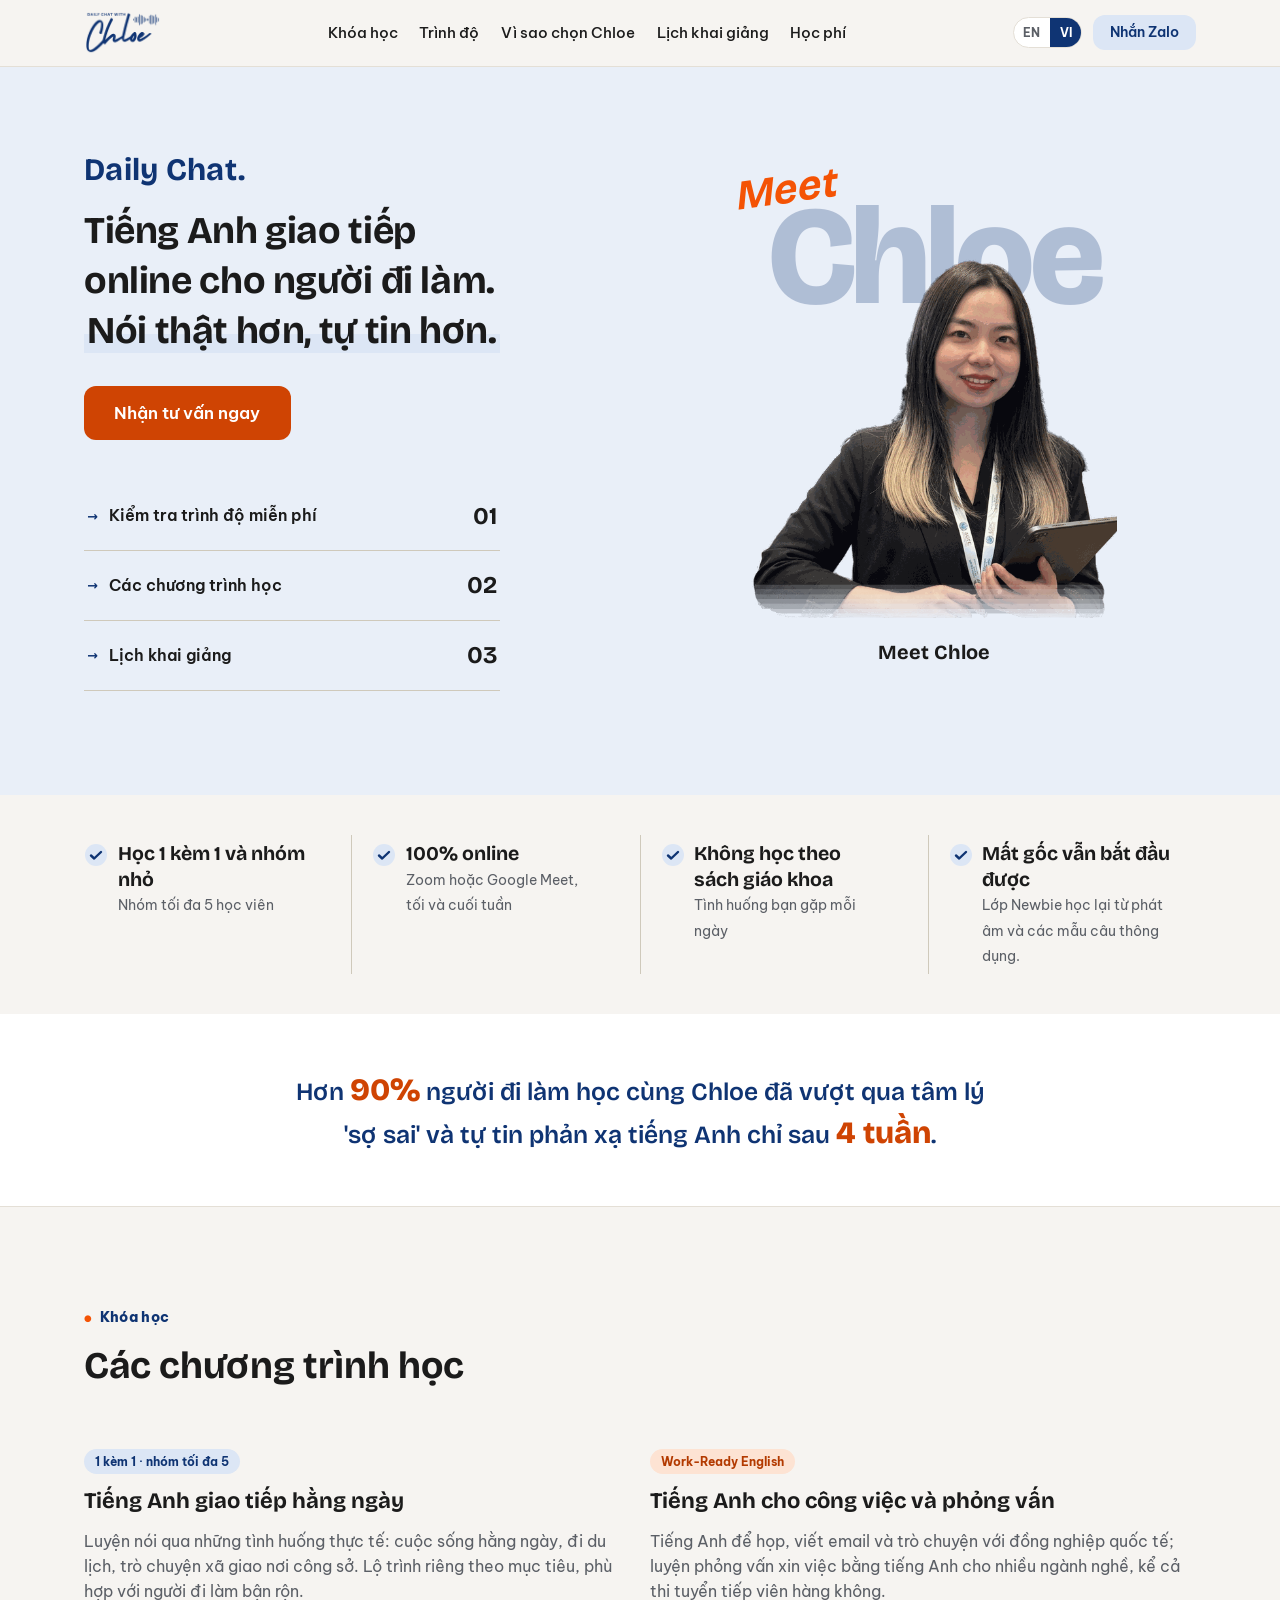
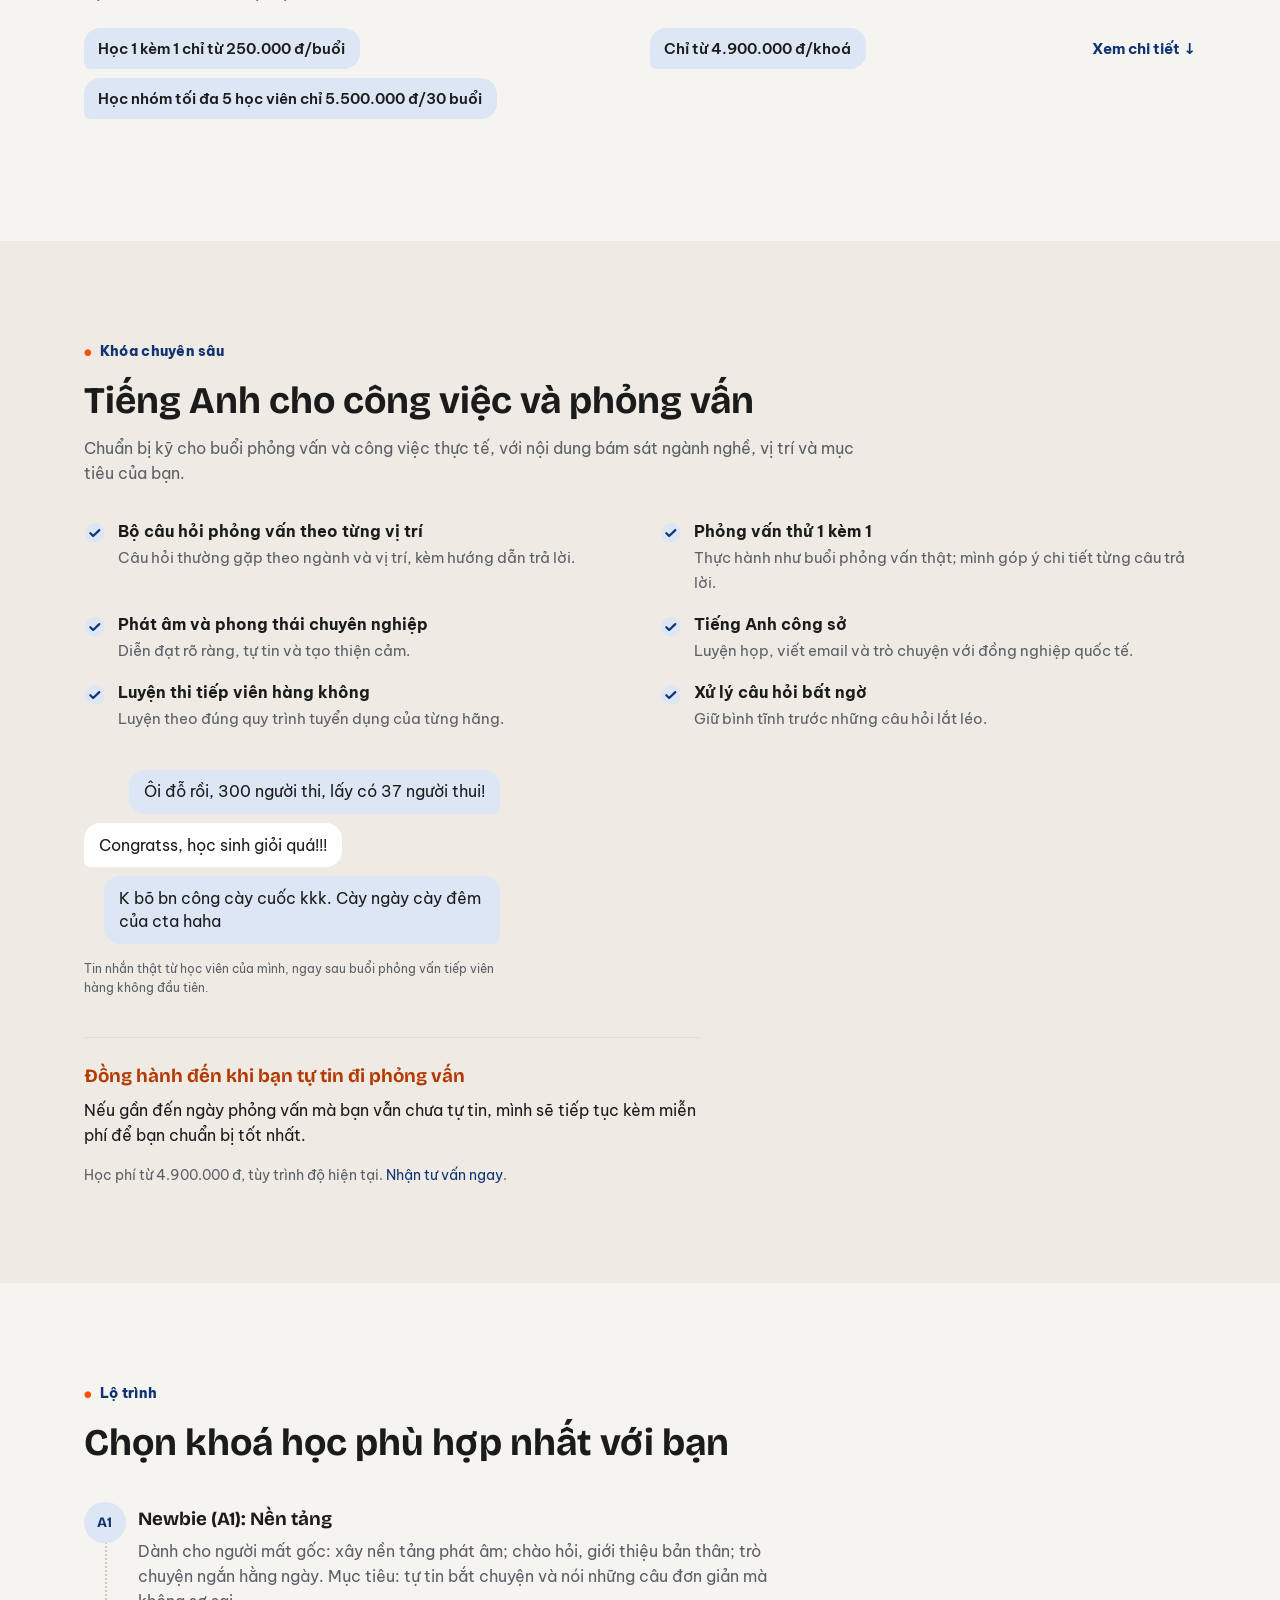
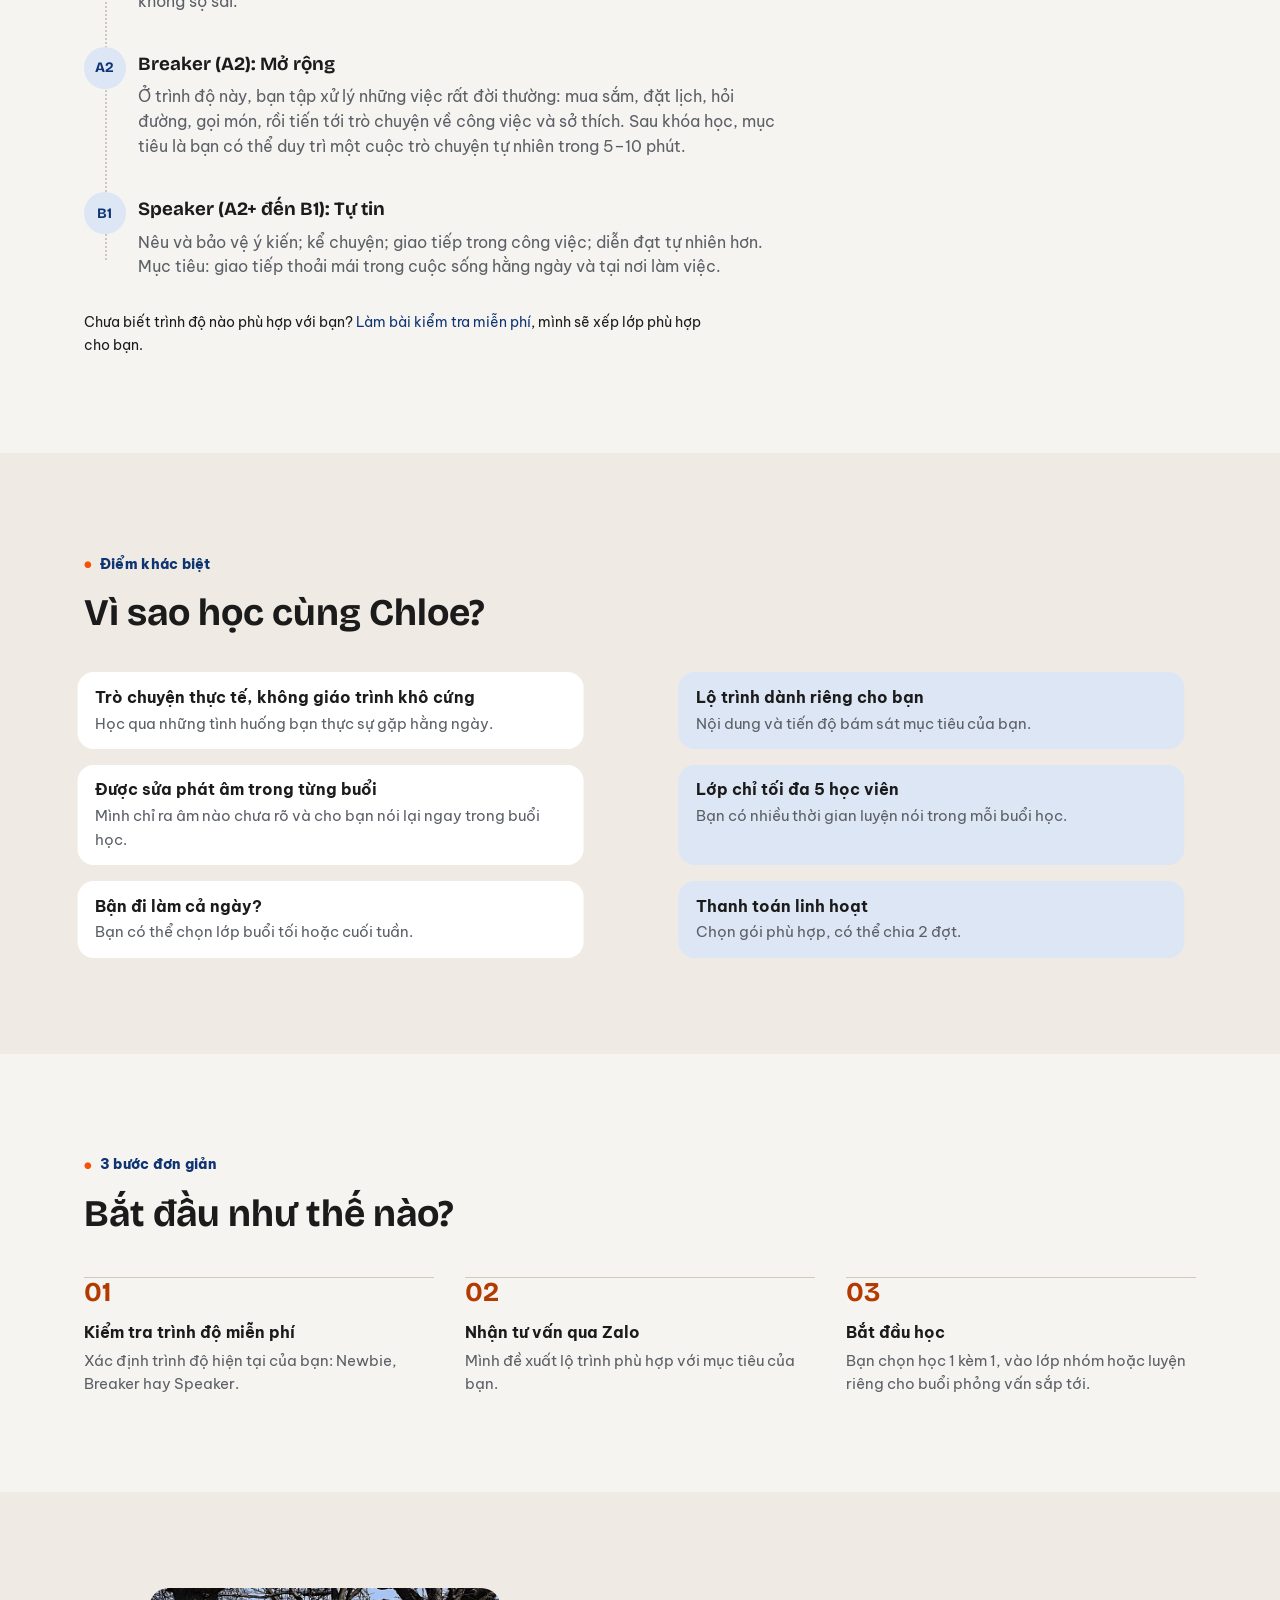
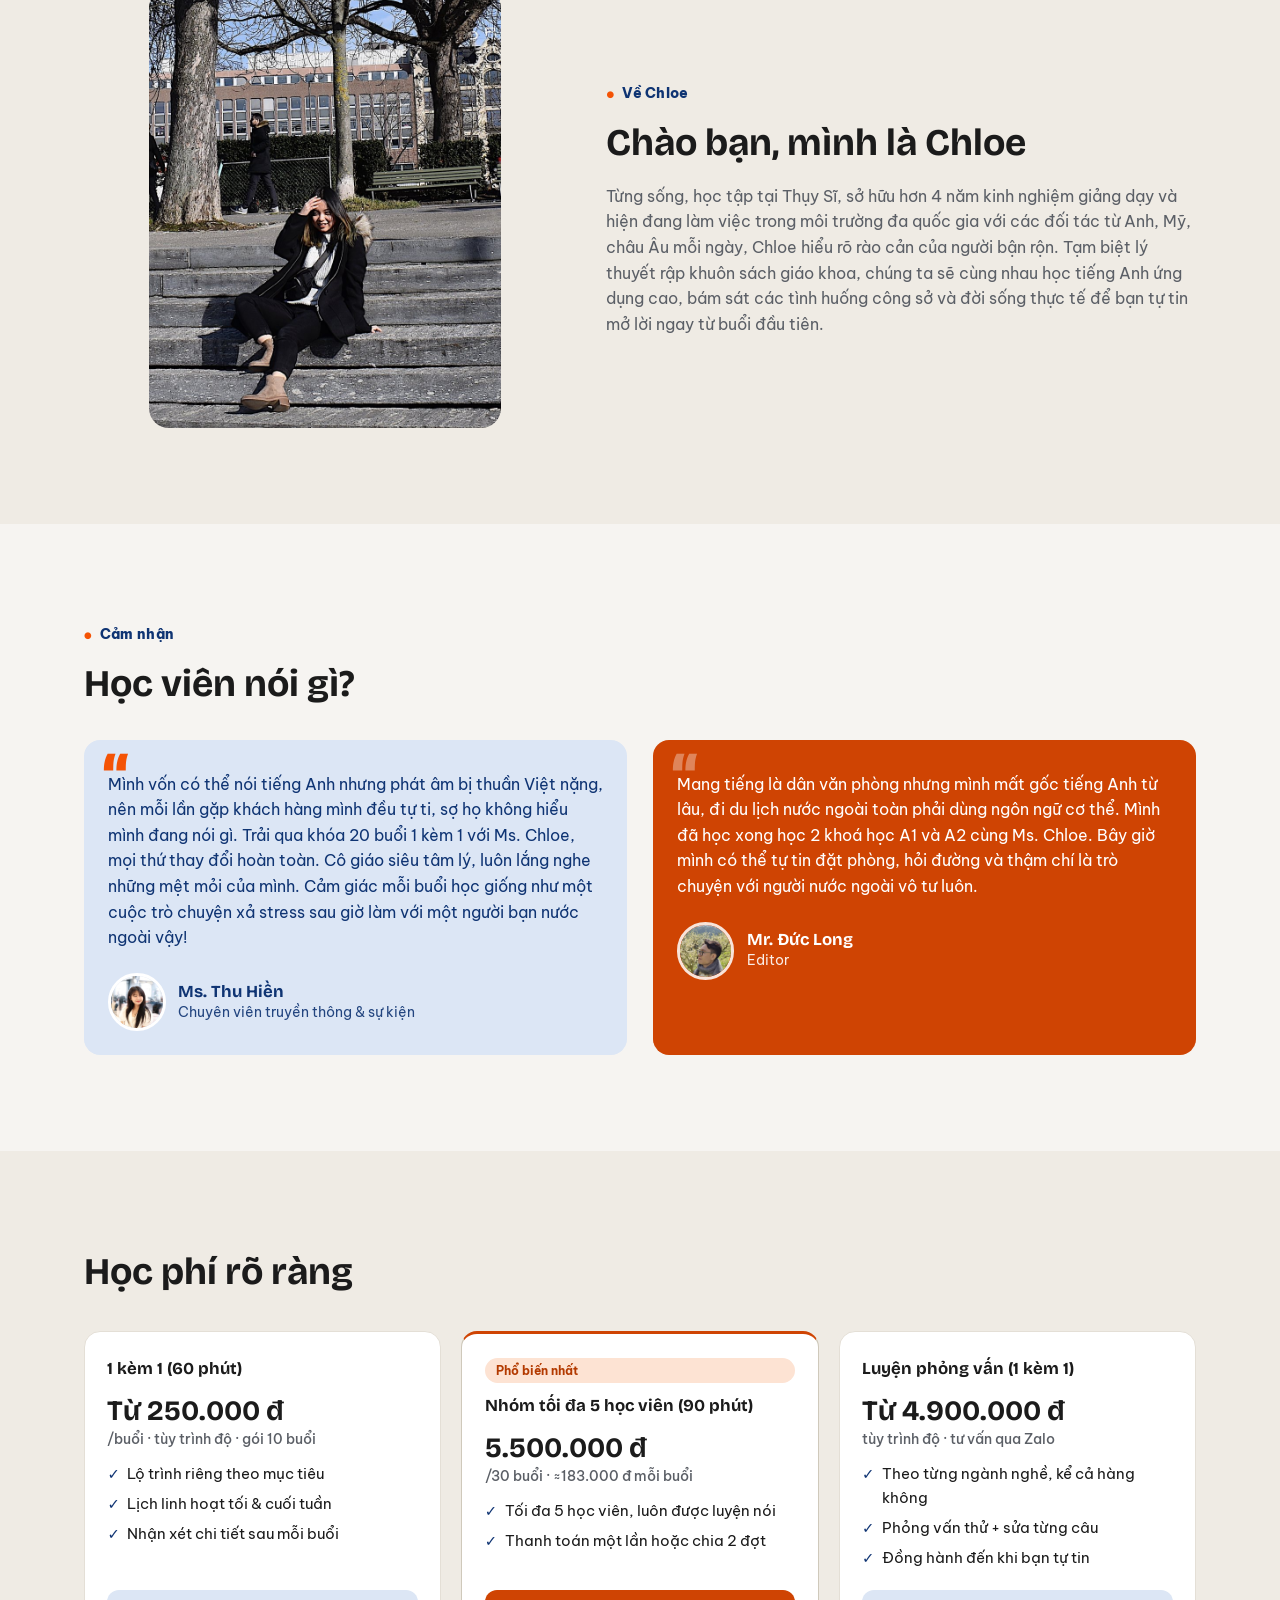
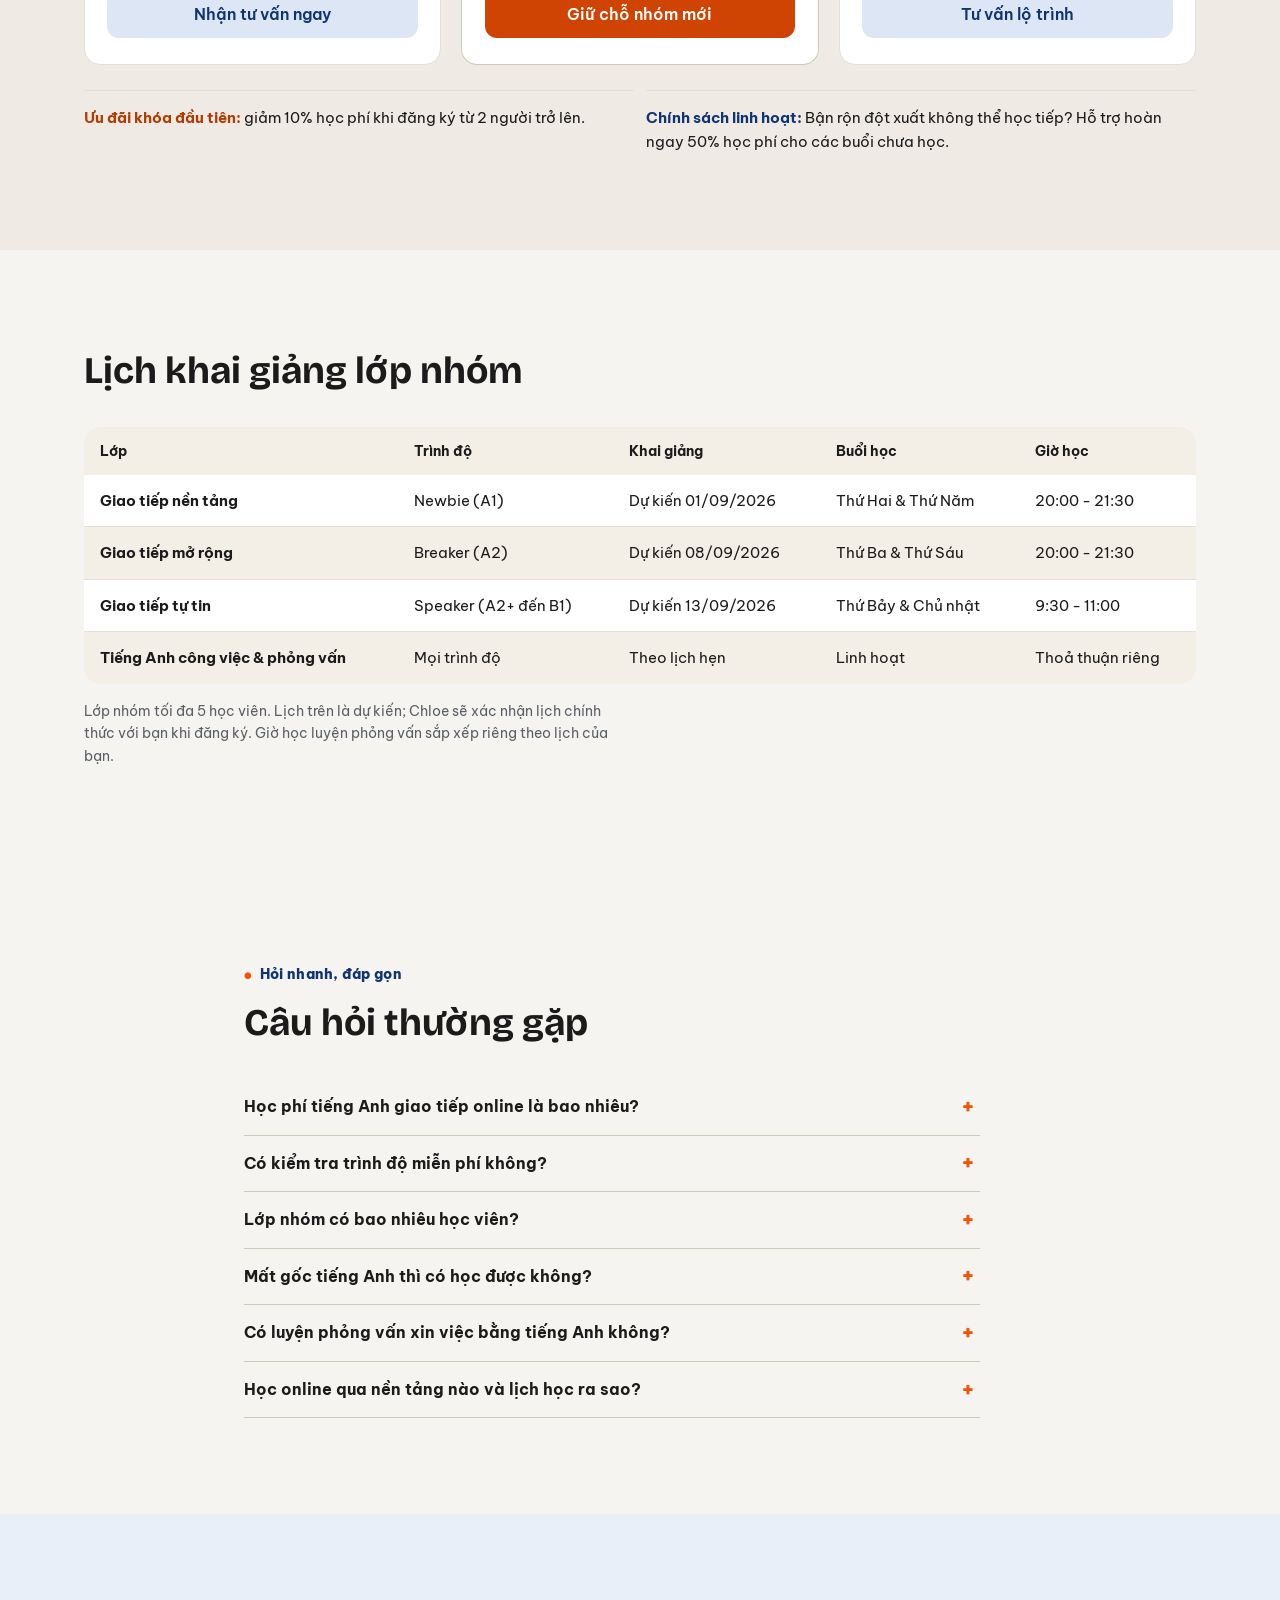
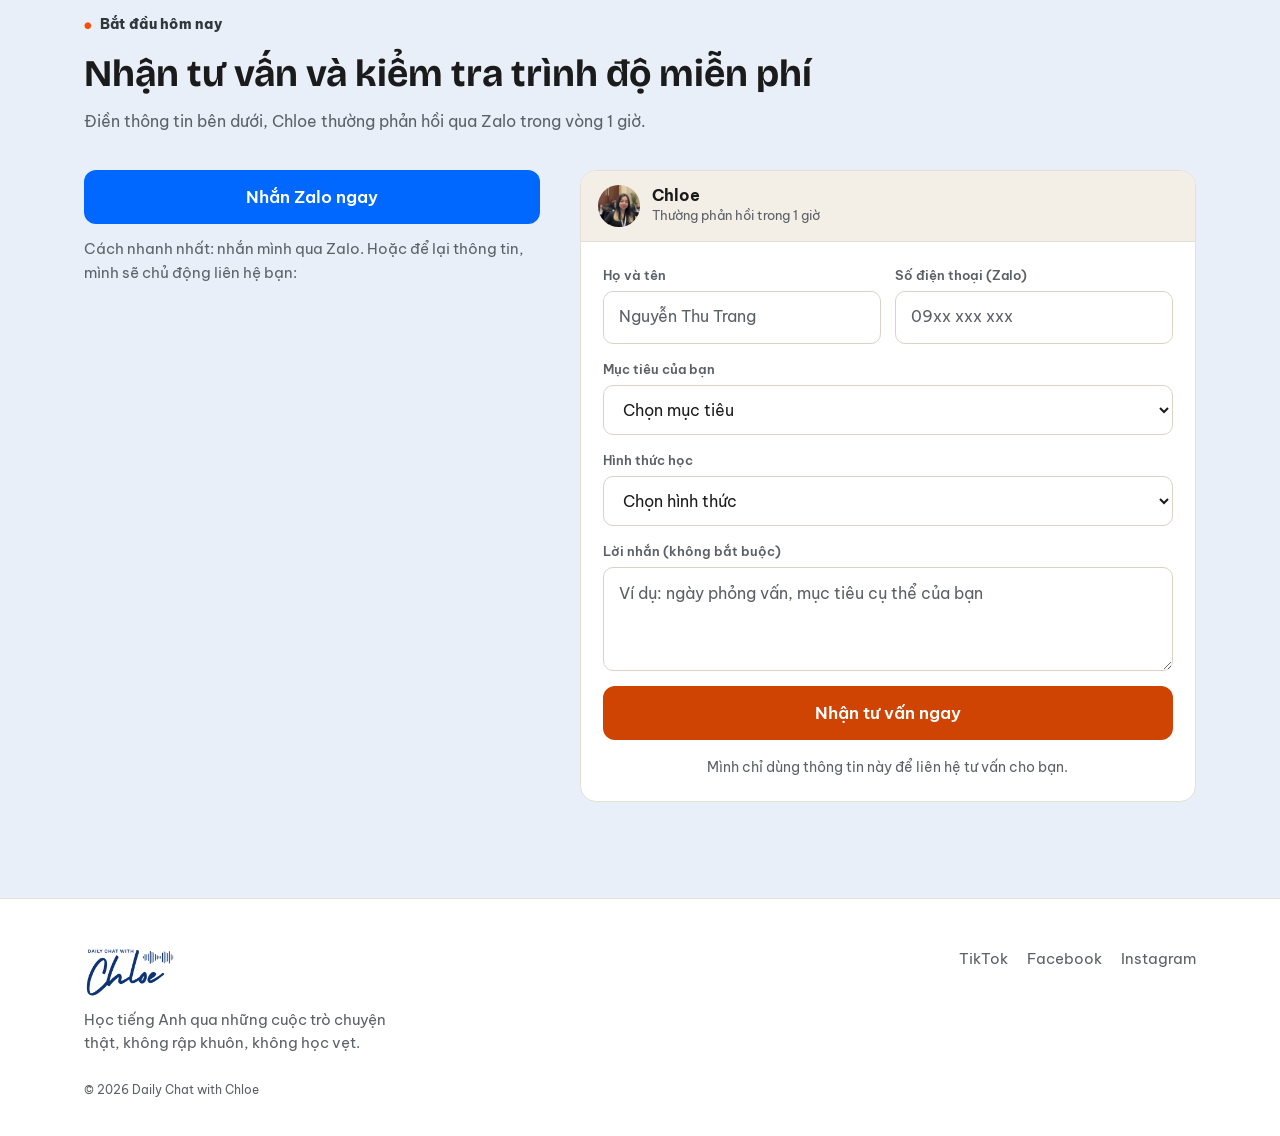
==== site/index.html @ b8504e9f "Drop draft marker from now-real Zalo/FB links" ====
<!DOCTYPE html>
<!--
DIRECTION CONTRACT (rev 9, owner-locked 2026-08-17): Preply-style minimal layout, owner's logo + mood-board palette.
OWN-WORLD: warm white #F6F4F1 ground (logo background), sea navy #0F3473 (logo) for display/headings/links, orange #F45305 (mood board) for the ONE accent: primary CTAs + a hero highlight, ink #1B1B1B text. Soft radii, hairlines, no shadows, no dark backgrounds.
FIRST VIEWPORT: light header with her script logo; "Meet Chloe" photo card (her photo, big display name behind); short keyword h1; single orange CTA "Nhận tư vấn ngay"; progress claim line replaces the old demo-chat section.
NO free trial anywhere (level test only). Levels are Newbie / Breaker / Speaker.
-->
<html lang="vi">
<head>
  <meta charset="UTF-8" />
  <meta name="viewport" content="width=device-width, initial-scale=1.0" />
  <title>Tiếng Anh giao tiếp online cho người đi làm | Daily Chat with Chloe</title>
  <meta name="description" content="Tiếng Anh giao tiếp online cho người đi làm: 1 kèm 1 từ 250.000 đ/buổi, nhóm tối đa 5 học viên, luyện phỏng vấn xin việc. Kiểm tra trình độ miễn phí cùng Chloe." />
  <!-- STAGING: prevent search indexing of the draft. Remove this line at launch. -->
  <meta name="robots" content="noindex, nofollow" />
  <!-- Update host at launch/custom domain. -->
  <link rel="alternate" hreflang="vi" href="https://english-with-chloe.serenetravel-vietnam.workers.dev/" />
  <link rel="alternate" hreflang="en" href="https://english-with-chloe.serenetravel-vietnam.workers.dev/index.en" />
  <link rel="alternate" hreflang="x-default" href="https://english-with-chloe.serenetravel-vietnam.workers.dev/" />
  <link rel="canonical" href="https://english-with-chloe.serenetravel-vietnam.workers.dev/" />
  <meta property="og:title" content="Daily Chat with Chloe | Tiếng Anh giao tiếp online cho người đi làm" />
  <meta property="og:description" content="Lớp 1 kèm 1, lớp nhóm tối đa 5 học viên và luyện phỏng vấn xin việc bằng tiếng Anh cùng Chloe. Kiểm tra trình độ miễn phí." />
  <meta property="og:type" content="website" /><meta property="og:locale" content="vi_VN" />
  <meta property="og:url" content="https://english-with-chloe.serenetravel-vietnam.workers.dev/" />
  <meta name="twitter:card" content="summary_large_image" />
  <meta property="og:image" content="https://english-with-chloe.serenetravel-vietnam.workers.dev/assets/og-image.png" />
  <meta property="og:image:width" content="1200" /><meta property="og:image:height" content="630" />
  <meta name="twitter:image" content="https://english-with-chloe.serenetravel-vietnam.workers.dev/assets/og-image.png" />
  <!-- At launch: swap og-image for the photo version + update host -->
  <script type="application/ld+json">
  {"@context":"https://schema.org","@graph":[
    {"@type":"EducationalOrganization","@id":"https://english-with-chloe.serenetravel-vietnam.workers.dev/#organization","name":"Daily Chat with Chloe","url":"https://english-with-chloe.serenetravel-vietnam.workers.dev/"},
    {"@type":"Course","name":"Tiếng Anh giao tiếp hằng ngày","provider":{"@id":"https://english-with-chloe.serenetravel-vietnam.workers.dev/#organization"}},
    {"@type":"Course","name":"Tiếng Anh cho công việc và phỏng vấn","provider":{"@id":"https://english-with-chloe.serenetravel-vietnam.workers.dev/#organization"}},
    {"@type":"FAQPage","mainEntity":[
      {"@type":"Question","name":"Học phí tiếng Anh giao tiếp online là bao nhiêu?","acceptedAnswer":{"@type":"Answer","text":"Lớp 1 kèm 1 từ 250.000 đ/buổi (gói 10 buổi). Lớp nhóm tối đa 5 học viên: 5.500.000 đ/30 buổi. Khóa luyện phỏng vấn từ 4.900.000 đ, tùy trình độ hiện tại."}},
      {"@type":"Question","name":"Có kiểm tra trình độ miễn phí không?","acceptedAnswer":{"@type":"Answer","text":"Có. Bạn được kiểm tra trình độ miễn phí trước khi bắt đầu, để mình xếp bạn vào lớp Newbie, Breaker hoặc Speaker phù hợp."}},
      {"@type":"Question","name":"Lớp nhóm có bao nhiêu học viên?","acceptedAnswer":{"@type":"Answer","text":"Tối đa 5 học viên, để mỗi bạn đều có nhiều thời gian luyện nói trong buổi học."}},
      {"@type":"Question","name":"Mất gốc tiếng Anh thì có học được không?","acceptedAnswer":{"@type":"Answer","text":"Được. Lớp Newbie (A1) dành riêng cho người mất gốc: học lại từ phát âm và những mẫu câu giao tiếp thông dụng nhất."}},
      {"@type":"Question","name":"Có luyện phỏng vấn xin việc bằng tiếng Anh không?","acceptedAnswer":{"@type":"Answer","text":"Có. Khóa học 1 kèm 1, điều chỉnh theo từng ngành nghề, kể cả phỏng vấn tiếp viên hàng không (Vietnam Airlines, Vietjet, Sun PhuQuoc Airways, Emirates, Qatar Airways, Cathay Pacific…)."}},
      {"@type":"Question","name":"Học online qua nền tảng nào và lịch học ra sao?","acceptedAnswer":{"@type":"Answer","text":"Lớp học qua Zoom hoặc Google Meet, vào các buổi tối trong tuần và cuối tuần; lịch sắp xếp linh hoạt."}}
    ]}
  ]}
  </script>
  <link rel="preconnect" href="https://fonts.googleapis.com"><link rel="preconnect" href="https://fonts.gstatic.com" crossorigin>
  <link href="https://fonts.googleapis.com/css2?family=Bricolage+Grotesque:wght@600;700;800&family=Be+Vietnam+Pro:wght@400;500;600;700&display=swap" rel="stylesheet">
  <link rel="icon" type="image/svg+xml" href="assets/favicon.svg">
  <meta name="theme-color" content="#F6F4F1">
  <link rel="stylesheet" href="assets/styles.css">
</head>
<body>

<header class="site-head">
  <div class="wrap">
    <a href="#top" class="brand" aria-label="Daily Chat with Chloe - về đầu trang">
      <img src="assets/logo-navy-640.png" alt="Daily Chat with Chloe" width="640" height="358">
    </a>
    <nav class="nav-links" aria-label="Điều hướng chính">
      <a href="#courses">Khóa học</a>
      <a href="#levels">Trình độ</a>
      <a href="#why">Vì sao chọn Chloe</a>
      <a href="#schedule">Lịch khai giảng</a>
      <a href="#pricing">Học phí</a>
    </nav>
    <div class="head-actions">
      <span class="lang"><a href="index.en.html">EN</a><a href="index.html" class="on" aria-current="true">VI</a></span>
      <a href="https://zaloapp.com/qr/p/1b4ahhjd1ysoh" target="_blank" rel="noopener" class="btn btn--primary head-cta" data-placement="header">Nhắn Zalo</a>
    </div>
  </div>
</header>

<main id="top">

  <!-- ============ HERO ============ -->
  <section class="hero band-teal">
    <div class="wrap">
      <div>
        <p class="display-kicker">Daily Chat.</p>
        <h1 class="hero-h1">Tiếng Anh giao tiếp online cho người đi làm. <mark>Nói thật hơn, tự tin hơn.</mark></h1>
        <div class="hero-ctas">
          <a href="https://zaloapp.com/qr/p/1b4ahhjd1ysoh" target="_blank" rel="noopener" class="btn btn--primary btn--lg" data-placement="hero">Nhận tư vấn ngay</a>
        </div>
        <nav class="hero-menu" aria-label="Lối tắt">
          <a href="#enquiry"><span class="tri">→</span> Kiểm tra trình độ miễn phí <span class="num">01</span></a>
          <a href="#courses"><span class="tri">→</span> Các chương trình học <span class="num">02</span></a>
          <a href="#schedule"><span class="tri">→</span> Lịch khai giảng <span class="num">03</span></a>
        </nav>
      </div>
      <div class="hero-chat">
        <figure class="meet">
          <span class="meet-word" aria-hidden="true">Chloe</span>
          <span class="meet-script" aria-hidden="true">Meet</span>
          <img class="meet-photo" src="assets/chloe-cutout-560.png" alt="Chloe" width="560" height="549" fetchpriority="high">
        </figure>
        <p class="hero-name">Meet Chloe</p>
      </div>
    </div>
  </section>

  <!-- ============ TRUST STRIP ============ -->
  <section class="trust" aria-label="Điểm chính">
    <div class="wrap">
      <div class="trust-item"><svg viewBox="0 0 24 24" fill="none" aria-hidden="true"><circle cx="12" cy="12" r="11" fill="#DCE6F5"/><path d="M7 12.5l3.2 3L17 9" stroke="#0F3473" stroke-width="2.4" stroke-linecap="round" stroke-linejoin="round"/></svg><div><b>Học 1 kèm 1 và nhóm nhỏ</b><span>Nhóm tối đa 5 học viên</span></div></div>
      <div class="trust-item"><svg viewBox="0 0 24 24" fill="none" aria-hidden="true"><circle cx="12" cy="12" r="11" fill="#DCE6F5"/><path d="M7 12.5l3.2 3L17 9" stroke="#0F3473" stroke-width="2.4" stroke-linecap="round" stroke-linejoin="round"/></svg><div><b>100% online</b><span>Zoom hoặc Google Meet, tối và cuối tuần</span></div></div>
      <div class="trust-item"><svg viewBox="0 0 24 24" fill="none" aria-hidden="true"><circle cx="12" cy="12" r="11" fill="#DCE6F5"/><path d="M7 12.5l3.2 3L17 9" stroke="#0F3473" stroke-width="2.4" stroke-linecap="round" stroke-linejoin="round"/></svg><div><b>Không học theo sách giáo khoa</b><span>Tình huống bạn gặp mỗi ngày</span></div></div>
      <div class="trust-item"><svg viewBox="0 0 24 24" fill="none" aria-hidden="true"><circle cx="12" cy="12" r="11" fill="#DCE6F5"/><path d="M7 12.5l3.2 3L17 9" stroke="#0F3473" stroke-width="2.4" stroke-linecap="round" stroke-linejoin="round"/></svg><div><b>Mất gốc vẫn bắt đầu được</b><span>Lớp Newbie học lại từ phát âm và các mẫu câu thông dụng.</span></div></div>
    </div>
  </section>

  <!-- ============ RESULT CLAIM (owner-supplied) ============ -->
  <section id="result" class="claim" aria-label="Kết quả học viên">
    <div class="wrap">
      <p class="claim-text">Hơn <strong>90%</strong> người đi làm học cùng Chloe đã vượt qua tâm lý 'sợ sai' và tự tin phản xạ tiếng Anh chỉ sau <strong>4&nbsp;tuần</strong>.</p>
    </div>
  </section>

  <!-- ============ COURSES ============ -->
  <section id="courses">
    <div class="wrap">
      <div class="section-head">
        <span class="kicker">Khóa học</span>
        <h2>Các chương trình học</h2>
      </div>
      <div class="grid grid-2">
        <article class="course course--daily">
          <span class="chip chip--teal">1 kèm 1 · nhóm tối đa 5</span>
          <h3>Tiếng Anh giao tiếp hằng ngày</h3>
          <p>Luyện nói qua những tình huống thực tế: cuộc sống hằng ngày, đi du lịch, trò chuyện xã giao nơi công sở. Lộ trình riêng theo mục tiêu, phù hợp với người đi làm bận rộn.</p>
          <div class="course-foot course-foot--stack"><span class="price-bubble">Học 1 kèm 1 chỉ từ 250.000 đ/buổi</span><span class="price-bubble">Học nhóm tối đa 5 học viên chỉ 5.500.000 đ/30 buổi</span></div>
        </article>
        <article class="course course--work">
          <span class="chip">Work-Ready English</span>
          <h3>Tiếng Anh cho công việc và phỏng vấn</h3>
          <p>Tiếng Anh để họp, viết email và trò chuyện với đồng nghiệp quốc tế; luyện phỏng vấn xin việc bằng tiếng Anh cho nhiều ngành nghề, kể cả thi tuyển tiếp viên hàng không.</p>
          <div class="course-foot"><span class="price-bubble">Chỉ từ 4.900.000 đ/khoá</span><a href="#work" class="course-link">Xem chi tiết ↓</a></div>
        </article>
      </div>
    </div>
  </section>

  <!-- ============ WORK & INTERVIEWS ============ -->
  <section id="work" class="band-deep">
    <div class="wrap">
      <div class="section-head">
        <span class="kicker">Khóa chuyên sâu</span>
        <h2>Tiếng Anh cho công việc và phỏng vấn</h2>
        <p class="muted">Chuẩn bị kỹ cho buổi phỏng vấn và công việc thực tế, với nội dung bám sát ngành nghề, vị trí và mục tiêu của bạn.</p>
      </div>
      <div class="checklist">
        <div class="check"><svg viewBox="0 0 24 24" fill="none" aria-hidden="true"><circle cx="12" cy="12" r="11" fill="#DCE6F5"/><path d="M7 12.5l3.2 3L17 9" stroke="#0F3473" stroke-width="2.4" stroke-linecap="round" stroke-linejoin="round"/></svg><div><b>Bộ câu hỏi phỏng vấn theo từng vị trí</b><span>Câu hỏi thường gặp theo ngành và vị trí, kèm hướng dẫn trả lời.</span></div></div>
        <div class="check"><svg viewBox="0 0 24 24" fill="none" aria-hidden="true"><circle cx="12" cy="12" r="11" fill="#DCE6F5"/><path d="M7 12.5l3.2 3L17 9" stroke="#0F3473" stroke-width="2.4" stroke-linecap="round" stroke-linejoin="round"/></svg><div><b>Phỏng vấn thử 1 kèm 1</b><span>Thực hành như buổi phỏng vấn thật; mình góp ý chi tiết từng câu trả lời.</span></div></div>
        <div class="check"><svg viewBox="0 0 24 24" fill="none" aria-hidden="true"><circle cx="12" cy="12" r="11" fill="#DCE6F5"/><path d="M7 12.5l3.2 3L17 9" stroke="#0F3473" stroke-width="2.4" stroke-linecap="round" stroke-linejoin="round"/></svg><div><b>Phát âm và phong thái chuyên nghiệp</b><span>Diễn đạt rõ ràng, tự tin và tạo thiện cảm.</span></div></div>
        <div class="check"><svg viewBox="0 0 24 24" fill="none" aria-hidden="true"><circle cx="12" cy="12" r="11" fill="#DCE6F5"/><path d="M7 12.5l3.2 3L17 9" stroke="#0F3473" stroke-width="2.4" stroke-linecap="round" stroke-linejoin="round"/></svg><div><b>Tiếng Anh công sở</b><span>Luyện họp, viết email và trò chuyện với đồng nghiệp quốc tế.</span></div></div>
        <div class="check"><svg viewBox="0 0 24 24" fill="none" aria-hidden="true"><circle cx="12" cy="12" r="11" fill="#DCE6F5"/><path d="M7 12.5l3.2 3L17 9" stroke="#0F3473" stroke-width="2.4" stroke-linecap="round" stroke-linejoin="round"/></svg><div><b>Luyện thi tiếp viên hàng không</b><span>Luyện theo đúng quy trình tuyển dụng của từng hãng.</span></div></div>
        <div class="check"><svg viewBox="0 0 24 24" fill="none" aria-hidden="true"><circle cx="12" cy="12" r="11" fill="#DCE6F5"/><path d="M7 12.5l3.2 3L17 9" stroke="#0F3473" stroke-width="2.4" stroke-linecap="round" stroke-linejoin="round"/></svg><div><b>Xử lý câu hỏi bất ngờ</b><span>Giữ bình tĩnh trước những câu hỏi lắt léo.</span></div></div>
      </div>
      <div class="proof-chat thread">
        <span class="bubble bubble--out from-me">Ôi đỗ rồi, 300 người thi, lấy có 37 người thui!</span>
        <span class="bubble bubble--in from-them">Congratss, học sinh giỏi quá!!!</span>
        <span class="bubble bubble--out from-me">K bõ bn công cày cuốc kkk. Cày ngày cày đêm của cta haha</span>
        <p class="bubble-meta">Tin nhắn thật từ học viên của mình, ngay sau buổi phỏng vấn tiếp viên hàng không đầu tiên.</p>
      </div>
      <div class="guarantee">
        <h3>Đồng hành đến khi bạn tự tin đi phỏng vấn</h3>
        <p>Nếu gần đến ngày phỏng vấn mà bạn vẫn chưa tự tin, mình sẽ tiếp tục kèm miễn phí để bạn chuẩn bị tốt nhất.</p>
      </div>
      <p class="small muted" style="margin-top:1rem">Học phí từ 4.900.000 đ, tùy trình độ hiện tại. <a href="https://zaloapp.com/qr/p/1b4ahhjd1ysoh" target="_blank" rel="noopener">Nhận tư vấn ngay</a>.</p>
    </div>
  </section>

  <!-- ============ LEVELS ============ -->
  <section id="levels">
    <div class="wrap">
      <div class="section-head">
        <span class="kicker">Lộ trình</span>
        <h2>Chọn khoá học phù hợp nhất với bạn</h2>
      </div>
      <div class="rail">
        <div class="rail-item">
          <span class="rail-badge">A1</span>
          <h3>Newbie (A1): Nền tảng</h3>
          <p>Dành cho người mất gốc: xây nền tảng phát âm; chào hỏi, giới thiệu bản thân; trò chuyện ngắn hằng ngày. Mục tiêu: tự tin bắt chuyện và nói những câu đơn giản mà không sợ sai.</p>
        </div>
        <div class="rail-item">
          <span class="rail-badge">A2</span>
          <h3>Breaker (A2): Mở rộng</h3>
          <p>Ở trình độ này, bạn tập xử lý những việc rất đời thường: mua sắm, đặt lịch, hỏi đường, gọi món, rồi tiến tới trò chuyện về công việc và sở thích. Sau khóa học, mục tiêu là bạn có thể duy trì một cuộc trò chuyện tự nhiên trong 5–10 phút.</p>
        </div>
        <div class="rail-item">
          <span class="rail-badge">B1</span>
          <h3>Speaker (A2+ đến B1): Tự tin</h3>
          <p>Nêu và bảo vệ ý kiến; kể chuyện; giao tiếp trong công việc; diễn đạt tự nhiên hơn. Mục tiêu: giao tiếp thoải mái trong cuộc sống hằng ngày và tại nơi làm việc.</p>
        </div>
      </div>
      <p class="small" style="margin-top:2rem">Chưa biết trình độ nào phù hợp với bạn? <a href="#enquiry">Làm bài kiểm tra miễn phí</a>, mình sẽ xếp lớp phù hợp cho bạn.</p>
    </div>
  </section>

  <!-- ============ WHY ============ -->
  <section id="why" class="band-deep">
    <div class="wrap">
      <div class="section-head">
        <span class="kicker">Điểm khác biệt</span>
        <h2>Vì sao học cùng Chloe?</h2>
      </div>
      <div class="wall">
        <div class="bubble from-them"><b>Trò chuyện thực tế, không giáo trình khô cứng</b><span>Học qua những tình huống bạn thực sự gặp hằng ngày.</span></div>
        <div class="bubble from-me"><b>Lộ trình dành riêng cho bạn</b><span>Nội dung và tiến độ bám sát mục tiêu của bạn.</span></div>
        <div class="bubble from-them"><b>Được sửa phát âm trong từng buổi</b><span>Mình chỉ ra âm nào chưa rõ và cho bạn nói lại ngay trong buổi học.</span></div>
        <div class="bubble from-me"><b>Lớp chỉ tối đa 5 học viên</b><span>Bạn có nhiều thời gian luyện nói trong mỗi buổi học.</span></div>
        <div class="bubble from-them"><b>Bận đi làm cả ngày?</b><span>Bạn có thể chọn lớp buổi tối hoặc cuối tuần.</span></div>
        <div class="bubble from-me"><b>Thanh toán linh hoạt</b><span>Chọn gói phù hợp, có thể chia 2 đợt.</span></div>
      </div>
    </div>
  </section>

  <!-- ============ HOW ============ -->
  <section id="how">
    <div class="wrap">
      <div class="section-head">
        <span class="kicker">3 bước đơn giản</span>
        <h2>Bắt đầu như thế nào?</h2>
      </div>
      <div class="steps">
        <div class="step"><b>Kiểm tra trình độ miễn phí</b><p>Xác định trình độ hiện tại của bạn: Newbie, Breaker hay Speaker.</p></div>
        <div class="step"><b>Nhận tư vấn qua Zalo</b><p>Mình đề xuất lộ trình phù hợp với mục tiêu của bạn.</p></div>
        <div class="step"><b>Bắt đầu học</b><p>Bạn chọn học 1 kèm 1, vào lớp nhóm hoặc luyện riêng cho buổi phỏng vấn sắp tới.</p></div>
      </div>
    </div>
  </section>

  <!-- ============ ABOUT ============ -->
  <section id="about" class="about band-deep">
    <div class="wrap">
      <img class="about-photo" src="assets/chloe.jpg" alt="Chloe" width="800" height="1000" loading="lazy">
      <div>
        <span class="kicker">Về Chloe</span>
        <h2>Chào bạn, mình là Chloe</h2>
        <p class="body">Từng sống, học tập tại Thụy Sĩ, sở hữu hơn 4 năm kinh nghiệm giảng dạy và hiện đang làm việc trong môi trường đa quốc gia với các đối tác từ Anh, Mỹ, châu Âu mỗi ngày, Chloe hiểu rõ rào cản của người bận rộn. Tạm biệt lý thuyết rập khuôn sách giáo khoa, chúng ta sẽ cùng nhau học tiếng Anh ứng dụng cao, bám sát các tình huống công sở và đời sống thực tế để bạn tự tin mở lời ngay từ buổi đầu tiên.</p>
      </div>
    </div>
  </section>

  <!-- ============ TESTIMONIALS ============ -->
  <section id="testimonials">
    <div class="wrap">
      <div class="section-head">
        <span class="kicker">Cảm nhận</span>
        <h2>Học viên nói gì?</h2>
      </div>
      <div class="tgrid">
        <article class="tcard tcard--navy">
          <span class="tquote" aria-hidden="true">“</span>
          <p class="tsay">Mình vốn có thể nói tiếng Anh nhưng phát âm bị thuần Việt nặng, nên mỗi lần gặp khách hàng mình đều tự ti, sợ họ không hiểu mình đang nói gì. Trải qua khóa 20 buổi 1 kèm 1 với Ms. Chloe, mọi thứ thay đổi hoàn toàn. Cô giáo siêu tâm lý, luôn lắng nghe những mệt mỏi của mình. Cảm giác mỗi buổi học giống như một cuộc trò chuyện xả stress sau giờ làm với một người bạn nước ngoài vậy!</p>
          <footer class="twho"><img src="assets/student-thuhien.jpg" alt="" width="480" height="480" loading="lazy"><span><b>Ms. Thu Hiền</b><small>Chuyên viên truyền thông &amp; sự kiện</small></span></footer>
        </article>
        <article class="tcard tcard--orange">
          <span class="tquote" aria-hidden="true">“</span>
          <p class="tsay">Mang tiếng là dân văn phòng nhưng mình mất gốc tiếng Anh từ lâu, đi du lịch nước ngoài toàn phải dùng ngôn ngữ cơ thể. Mình đã học xong học 2 khoá học A1 và A2 cùng Ms. Chloe. Bây giờ mình có thể tự tin đặt phòng, hỏi đường và thậm chí là trò chuyện với người nước ngoài vô tư luôn.</p>
          <footer class="twho"><img src="assets/student-duclong.jpg" alt="" width="480" height="480" loading="lazy"><span><b>Mr. Đức Long</b><small>Editor</small></span></footer>
        </article>
      </div>
    </div>
  </section>

  <!-- ============ PRICING ============ -->
  <section id="pricing" class="band-deep">
    <div class="wrap">
      <div class="section-head">
        <h2>Học phí rõ ràng</h2>
      </div>
      <div class="prices">
        <article class="price-card">
          <h3>1 kèm 1 (60 phút)</h3>
          <p class="amount">Từ 250.000 đ<small>/buổi · tùy trình độ · gói 10 buổi</small></p>
          <ul>
            <li>Lộ trình riêng theo mục tiêu</li>
            <li>Lịch linh hoạt tối &amp; cuối tuần</li>
            <li>Nhận xét chi tiết sau mỗi buổi</li>
          </ul>
          <a href="#enquiry" class="btn btn--teal" data-goal="Tiếng Anh giao tiếp hằng ngày">Nhận tư vấn ngay</a>
        </article>
        <article class="price-card price-card--hot">
          <span class="chip">Phổ biến nhất</span>
          <h3>Nhóm tối đa 5 học viên (90 phút)</h3>
          <p class="amount">5.500.000 đ<small>/30 buổi · ≈183.000 đ mỗi buổi</small></p>
          <ul>
            <li>Tối đa 5 học viên, luôn được luyện nói</li>
            <li>Thanh toán một lần hoặc chia 2 đợt</li>
            
          </ul>
          <a href="#enquiry" class="btn btn--primary" data-goal="Tiếng Anh giao tiếp hằng ngày">Giữ chỗ nhóm mới</a>
        </article>
        <article class="price-card">
          <h3>Luyện phỏng vấn (1 kèm 1)</h3>
          <p class="amount">Từ 4.900.000 đ<small>tùy trình độ · tư vấn qua Zalo</small></p>
          <ul>
            <li>Theo từng ngành nghề, kể cả hàng không</li>
            <li>Phỏng vấn thử + sửa từng câu</li>
            <li>Đồng hành đến khi bạn tự tin</li>
          </ul>
          <a href="#enquiry" class="btn btn--teal" data-goal="Phỏng vấn xin việc">Tư vấn lộ trình</a>
        </article>
      </div>
      <div class="offer-rows">
        <p class="offer offer--coral"><b>Ưu đãi khóa đầu tiên:</b> giảm 10% học phí khi đăng ký từ 2 người trở lên.</p>
        <p class="offer offer--teal"><b>Chính sách linh hoạt:</b> Bận rộn đột xuất không thể học tiếp? Hỗ trợ hoàn ngay 50% học phí cho các buổi chưa học.</p>
      </div>
      </div>
  </section>

  <!-- ============ SCHEDULE ============ -->
  <section id="schedule">
    <div class="wrap">
      <div class="section-head">
        <h2>Lịch khai giảng lớp nhóm</h2>
      </div>
      <div class="table-wrap">
          <table class="sched">
            <thead><tr><th>Lớp</th><th>Trình độ</th><th>Khai giảng</th><th>Buổi học</th><th>Giờ học</th></tr></thead>
            <tbody>
              <tr><td><b>Giao tiếp nền tảng</b></td><td data-l="Trình độ">Newbie (A1)</td><td data-l="Khai giảng">Dự kiến 01/09/2026</td><td data-l="Buổi học">Thứ Hai &amp; Thứ Năm</td><td data-l="Giờ học">20:00 - 21:30</td></tr>
              <tr><td><b>Giao tiếp mở rộng</b></td><td data-l="Trình độ">Breaker (A2)</td><td data-l="Khai giảng">Dự kiến 08/09/2026</td><td data-l="Buổi học">Thứ Ba &amp; Thứ Sáu</td><td data-l="Giờ học">20:00 - 21:30</td></tr>
              <tr><td><b>Giao tiếp tự tin</b></td><td data-l="Trình độ">Speaker (A2+ đến B1)</td><td data-l="Khai giảng">Dự kiến 13/09/2026</td><td data-l="Buổi học">Thứ Bảy &amp; Chủ nhật</td><td data-l="Giờ học">9:30 - 11:00</td></tr>
              <tr><td><b>Tiếng Anh công việc &amp; phỏng vấn</b></td><td data-l="Trình độ">Mọi trình độ</td><td data-l="Khai giảng">Theo lịch hẹn</td><td data-l="Buổi học">Linh hoạt</td><td data-l="Giờ học">Thoả thuận riêng</td></tr>
            </tbody>
          </table>
        </div>
        <p class="sched-note">Lớp nhóm tối đa 5 học viên. Lịch trên là dự kiến; Chloe sẽ xác nhận lịch chính thức với bạn khi đăng ký. Giờ học luyện phỏng vấn sắp xếp riêng theo lịch của bạn.</p>
    </div>
  </section>

  <!-- ============ FAQ ============ -->
  <section id="faq">
    <div class="wrap wrap--narrow">
      <div class="section-head">
        <span class="kicker">Hỏi nhanh, đáp gọn</span>
        <h2>Câu hỏi thường gặp</h2>
      </div>
      <div class="faq">
        <details>
          <summary><span class="bubble">Học phí tiếng Anh giao tiếp online là bao nhiêu?</span></summary>
          <div class="answer"><span class="avatar">C</span><span class="bubble">Lớp 1 kèm 1 từ 250.000 đ/buổi (gói 10 buổi). Lớp nhóm tối đa 5 học viên: 5.500.000 đ/30 buổi. Khóa luyện phỏng vấn từ 4.900.000 đ, tùy trình độ hiện tại.</span></div>
        </details>
        <details>
          <summary><span class="bubble">Có kiểm tra trình độ miễn phí không?</span></summary>
          <div class="answer"><span class="avatar">C</span><span class="bubble">Có. Bạn được kiểm tra trình độ miễn phí trước khi bắt đầu, để mình xếp bạn vào lớp Newbie, Breaker hoặc Speaker phù hợp.</span></div>
        </details>
        <details>
          <summary><span class="bubble">Lớp nhóm có bao nhiêu học viên?</span></summary>
          <div class="answer"><span class="avatar">C</span><span class="bubble">Tối đa 5 học viên, để mỗi bạn đều có nhiều thời gian luyện nói trong buổi học.</span></div>
        </details>
        <details>
          <summary><span class="bubble">Mất gốc tiếng Anh thì có học được không?</span></summary>
          <div class="answer"><span class="avatar">C</span><span class="bubble">Được. Lớp Newbie (A1) dành riêng cho người mất gốc: học lại từ phát âm và những mẫu câu giao tiếp thông dụng nhất.</span></div>
        </details>
        <details>
          <summary><span class="bubble">Có luyện phỏng vấn xin việc bằng tiếng Anh không?</span></summary>
          <div class="answer"><span class="avatar">C</span><span class="bubble">Có. Khóa học 1 kèm 1, điều chỉnh theo từng ngành nghề, kể cả phỏng vấn tiếp viên hàng không (Vietnam Airlines, Vietjet, Sun PhuQuoc Airways, Emirates, Qatar Airways, Cathay Pacific…).</span></div>
        </details>
        <details>
          <summary><span class="bubble">Học online qua nền tảng nào và lịch học ra sao?</span></summary>
          <div class="answer"><span class="avatar">C</span><span class="bubble">Lớp học qua Zoom hoặc Google Meet, vào các buổi tối trong tuần và cuối tuần; lịch sắp xếp linh hoạt.</span></div>
        </details>
      </div>
    </div>
  </section>

  <!-- ============ ENQUIRY ============ -->
  <section id="enquiry" class="band-teal">
    <div class="wrap">
      <div class="section-head">
        <span class="kicker">Bắt đầu hôm nay</span>
        <h2>Nhận tư vấn và kiểm tra trình độ miễn phí</h2>
        <p class="muted">Điền thông tin bên dưới, Chloe thường phản hồi qua Zalo trong vòng 1 giờ.</p>
      </div>
      <div class="enquiry-grid">
        <div class="zalo-first">
          <a href="https://zaloapp.com/qr/p/1b4ahhjd1ysoh" target="_blank" rel="noopener" class="btn btn--zalo btn--lg btn--block" data-placement="enquiry">Nhắn Zalo ngay</a>
          <p class="muted">Cách nhanh nhất: nhắn mình qua Zalo. Hoặc để lại thông tin, mình sẽ chủ động liên hệ bạn:</p>
        </div>
        <div class="form-card">
          <div class="chat-card__head">
            <img class="avatar" src="assets/chloe-sq.jpg" alt="" width="800" height="800" loading="lazy">
            <div>
              <p class="chat-card__name">Chloe</p>
              <p class="chat-card__status">Thường phản hồi trong 1 giờ</p>
            </div>
          </div>
          <form action="REPLACE_FORMSPREE" method="POST" class="draft">
            <div class="form-2col">
              <div class="field"><label class="flabel" for="f-name">Họ và tên</label><input required minlength="2" id="f-name" name="name" placeholder="Nguyễn Thu Trang" autocomplete="name"></div>
              <div class="field"><label class="flabel" for="f-contact">Số điện thoại (Zalo)</label><input required pattern="[0-9+ \(\)\-]{8,20}" id="f-contact" name="contact" placeholder="09xx xxx xxx" inputmode="tel" autocomplete="tel"></div>
            </div>
            <div class="field"><label class="flabel" for="f-goal">Mục tiêu của bạn</label><select id="f-goal" name="goal">
              <option value="">Chọn mục tiêu</option>
              <option>Tiếng Anh giao tiếp hằng ngày</option>
              <option>Tiếng Anh cho công việc</option>
              <option>Phỏng vấn xin việc</option>
              <option>Phỏng vấn tiếp viên hàng không</option>
              <option>Khác</option>
            </select></div>
            <div class="field"><label class="flabel" for="f-format">Hình thức học</label><select id="f-format" name="format">
              <option value="">Chọn hình thức</option>
              <option>Học 1 kèm 1</option>
              <option>Lớp nhóm (tối đa 5 học viên, không dành cho luyện phỏng vấn)</option>
              <option>Chưa chắc chắn</option>
            </select></div>
            <div class="field"><label class="flabel" for="f-msg">Lời nhắn (không bắt buộc)</label><textarea id="f-msg" name="message" rows="3" placeholder="Ví dụ: ngày phỏng vấn, mục tiêu cụ thể của bạn"></textarea></div>
            <input type="text" name="_gotcha" tabindex="-1" autocomplete="off" hidden>
            <p class="form-status" role="status" aria-live="polite"></p>
            <button type="submit" class="btn btn--primary btn--lg btn--block">Nhận tư vấn ngay</button>
            <p class="small muted" style="text-align:center;margin:0">Mình chỉ dùng thông tin này để liên hệ tư vấn cho bạn.</p>
          </form>
        </div>
      </div>
    </div>
  </section>
</main>

<!-- ============ FOOTER ============ -->
<footer class="site-foot band-ink">
  <div class="wrap">
    <div>
      <a href="#top" class="brand"><img src="assets/logo-navy-640.png" alt="Daily Chat with Chloe" width="640" height="358"></a>
      <p class="foot-tag muted">Học tiếng Anh qua những cuộc trò chuyện thật, không rập khuôn, không học vẹt.</p>
    </div>
    <nav class="foot-links" aria-label="Liên kết">
      <a href="REPLACE_TIKTOK" class="draft">TikTok</a>
      <a href="https://www.facebook.com/profile.php?id=61592623341942" target="_blank" rel="noopener">Facebook</a>
      <a href="https://www.instagram.com/dailychatwchloe/" target="_blank" rel="noopener">Instagram</a>
    </nav>
    <p class="copyright">© <span id="year"></span> Daily Chat with Chloe</p>
  </div>
</footer>

<!-- ============ STICKY MOBILE CTA ============ -->
<div class="sticky-cta" id="stickyCta">
  <a href="https://zaloapp.com/qr/p/1b4ahhjd1ysoh" target="_blank" rel="noopener" class="btn btn--zalo" data-placement="sticky">Nhắn Zalo</a>
  <a href="#enquiry" class="btn btn--primary" data-placement="sticky">Nhận tư vấn ngay</a>
</div>

<script>
document.getElementById('year').textContent=new Date().getFullYear();
// Hide sticky bar while the enquiry section is on screen (scroll check; IO unreliable in some webviews)
(function(){var bar=document.getElementById('stickyCta'),t=document.getElementById('enquiry');
if(!bar||!t)return;function u(){var r=t.getBoundingClientRect();bar.classList.toggle('is-hidden',r.top<innerHeight*0.8&&r.bottom>0)}
addEventListener('scroll',u,{passive:true});addEventListener('resize',u,{passive:true});u()})();
// Pricing CTA → preselect goal in the form

// Enhanced form submit (graceful fallback to native POST if JS fails)
(function(){var form=document.querySelector('form[action]');if(!form||!window.fetch)return;
form.addEventListener('submit',function(e){e.preventDefault();if(!form.reportValidity())return;
var btn=form.querySelector('button[type=submit]'),st=form.querySelector('.form-status');
btn.disabled=true;btn.textContent='Đang gửi…';
fetch(form.action,{method:'POST',body:new FormData(form),headers:{Accept:'application/json'}})
.then(function(r){if(!r.ok)throw 0;form.reset();st.textContent='Đã gửi thành công. Chloe sẽ liên hệ bạn sớm!';
if(typeof gtag==='function')gtag('event','generate_lead',{method:'formspree'});})
.catch(function(){st.textContent='Không gửi được. Vui lòng thử lại hoặc nhắn Zalo cho Chloe.';})
.finally(function(){btn.disabled=false;btn.textContent='Nhận tư vấn ngay';});});})();
document.querySelectorAll('[data-goal]').forEach(function(a){a.addEventListener('click',function(){var s=document.querySelector('select[name=goal]');if(!s)return;for(var i=0;i<s.options.length;i++){if(s.options[i].text===a.dataset.goal){s.selectedIndex=i;break}}})});
</script>
</body></html>
---- site/assets/styles.css ----
/* ==========================================================================
   Daily Chat with Chloe: design system (rev 9)
   Hand-written, committed CSS (no build step). See /DESIGN.md for the world.
   ========================================================================== */

/* ---------- Tokens ---------- */
:root{
  /* Rev 9 palette: owner mood board (warm white / orange / black / sea blue) + logo navy */
  --ink:#1B1B1B;
  --cream:#F6F4F1;
  --cream-deep:#EFEBE4;
  --tint-blue:#E9EFF8;
  --line-strong:#CFC9BB;
  --surface:#FFFFFF;
  --teal-900:#0F3473;
  --teal-700:#0F3473;
  --teal-600:#0F3473;
  --teal-100:#DCE6F5;
  --teal-050:#F3EFE6;
  --coral-500:#F45305;   /* accent (marks, dots, quote glyphs, large numerals) */
  --orange-ui:#CF4403;   /* filled surfaces with white text: AA 4.69:1 */
  --coral-600:#B33A00;
  --coral-100:#FDE3D3;
  --zalo:#0068FF;
  --line:#E4DFD6;
  --muted:#5B5F66;
  --on-teal:#32373C;
  --on-teal-muted:#5B6166;
  --on-ink:#32373C;
  --on-ink-muted:#5B6166;

  --font-display:"Bricolage Grotesque","Be Vietnam Pro",system-ui,sans-serif;
  --font-body:"Be Vietnam Pro",system-ui,-apple-system,"Segoe UI",Roboto,Arial,sans-serif;

  --radius-card:16px;
  --radius-bubble:16px;
  --wrap:72rem;
}

/* ---------- Reset ---------- */
*,*::before,*::after{box-sizing:border-box}
html{scroll-behavior:smooth;-webkit-text-size-adjust:100%}
html,body{overflow-x:clip}
body{margin:0;font-family:var(--font-body);font-size:1rem;line-height:1.6;color:var(--ink);background:var(--cream)}
img,svg{display:block;max-width:100%}
h1,h2,h3,h4,p,ul,ol,figure{margin:0}
ul[class],ol[class]{list-style:none;padding:0}
a{color:var(--teal-700);text-decoration:none}
a:hover{text-decoration:underline;text-underline-offset:3px}
button{font:inherit}
:focus-visible{outline:3px solid var(--teal-600);outline-offset:2px;border-radius:6px}
::selection{background:var(--teal-100);color:var(--ink)}

/* ---------- Type ---------- */
h1,h2,h3{font-family:var(--font-display);text-wrap:balance;overflow-wrap:break-word}
h1{font-weight:700;font-size:clamp(2.05rem,5.4vw + .6rem,3.35rem);line-height:1.22;padding-top:.1em;letter-spacing:-.01em}
h2{font-weight:700;font-size:clamp(1.6rem,3vw + .6rem,2.35rem);line-height:1.24;padding-top:.06em}
h3{font-weight:700;font-size:1.17rem;line-height:1.35}
.small{font-size:.9rem}
.muted{color:var(--muted)}
strong{font-weight:700}
p{max-width:70ch}

/* ---------- Layout ---------- */
.wrap{max-width:var(--wrap);margin-inline:auto;padding-inline:1.25rem}
.wrap--narrow{max-width:52rem}
section{padding-block:4rem}
@media(min-width:768px){section{padding-block:6rem}}
.band-deep{background:var(--cream-deep)}
.band-teal{background:var(--tint-blue)}
.band-teal .muted{color:var(--on-teal-muted)}
.band-ink{background:var(--surface)}
.band-ink .muted{color:var(--on-ink-muted)}
.grid{display:grid;gap:1.25rem}
@media(min-width:768px){
  .grid-2{grid-template-columns:1fr 1fr}
}

/* Section header: kicker bubble + display heading */
.section-head{margin-bottom:2rem}
.kicker{display:inline-flex;align-items:center;gap:.5rem;font-size:.85rem;font-weight:800;color:var(--teal-700);margin-bottom:.8rem;letter-spacing:.02em}
.kicker::before{content:"●";color:var(--coral-500);font-size:.55rem}
.band-teal .kicker{color:var(--on-teal)}
.band-ink .kicker{color:var(--on-ink)}
.section-head p{margin-top:.7rem}

/* ---------- Buttons ---------- */
.btn{display:inline-flex;align-items:center;justify-content:center;gap:.5rem;border:0;border-radius:12px;padding:.85rem 1.7rem;font-weight:600;font-size:1rem;line-height:1.3;cursor:pointer;text-decoration:none;transition:background .15s ease,color .15s ease}
.btn:hover{text-decoration:none}
.btn--primary{background:var(--orange-ui);color:#fff}
.btn--primary:hover{background:var(--coral-600)}
.btn--teal{background:var(--teal-100);color:var(--teal-900)}
.btn--teal:hover{background:#CBD9EE}
.btn--zalo{background:var(--zalo);color:#fff}
.btn--zalo:hover{background:#0059DB}
.btn--lg{padding:1rem 1.9rem;font-size:1.06rem}
@media(max-width:429px){.btn--lg{font-size:.95rem;padding:1rem 1.2rem}}
.btn--block{width:100%}
.btn[disabled]{opacity:.6;cursor:default;transform:none}

/* ---------- Bubbles (the signature) ---------- */
.bubble{position:relative;display:inline-block;max-width:36ch;background:var(--surface);border-radius:var(--radius-bubble);padding:.65rem .95rem;font-size:.98rem;line-height:1.5}
.bubble--in{border-bottom-left-radius:6px}
.bubble--out{background:var(--teal-100);border-bottom-right-radius:6px}
.bubble-meta{font-size:.78rem;color:var(--muted);margin-top:.35rem}
.thread{display:flex;flex-direction:column;gap:.55rem}
.thread .from-me{align-self:flex-end;text-align:left}
.thread .from-them{align-self:flex-start}


/* ---------- Chat window card ---------- */
.chat-card__head{display:flex;align-items:center;gap:.75rem;padding:.9rem 1.1rem;border-bottom:1px solid var(--line);background:var(--teal-050)}
.avatar{width:2.6rem;height:2.6rem;border-radius:50%;background:var(--teal-100);display:grid;place-items:center;font-family:var(--font-display);font-weight:700;color:var(--teal-700);font-size:1.05rem;text-align:center;flex-shrink:0;overflow:hidden;object-fit:cover}
.chat-card__name{font-weight:700;line-height:1.2}
.chat-card__status{display:flex;align-items:center;gap:.35rem;font-size:.8rem;color:var(--muted)}



/* ---------- Header ---------- */
.site-head{position:sticky;top:0;z-index:40;background:var(--cream);border-bottom:1px solid var(--line)}
.site-head .wrap{display:flex;align-items:center;justify-content:space-between;gap:1rem;height:4.1rem}
.brand{display:flex;align-items:center;gap:.55rem;font-family:var(--font-display);font-weight:700;font-size:1.14rem;color:var(--ink);white-space:nowrap}
.brand:hover{text-decoration:none}
.brand img{width:auto;height:2.7rem;display:block}
@media(max-width:479px){.brand img{height:2.3rem}}
.nav-links{display:none;gap:1.35rem;font-size:.94rem;font-weight:500}
.nav-links a{color:var(--ink)}
.nav-links a:hover{text-decoration:underline;text-underline-offset:4px}
@media(min-width:1080px){.nav-links{display:flex}}
.head-actions{display:flex;align-items:center;gap:.7rem}
.lang{display:inline-flex;background:var(--surface);border:1px solid var(--line);border-radius:999px;overflow:hidden;font-size:.76rem;font-weight:700}
.lang a{padding:.3rem .6rem;color:var(--muted)}
.lang a:hover{text-decoration:none}
.lang .on{background:var(--teal-600);color:#fff}
.head-cta{padding:.55rem 1.05rem;font-size:.85rem;background:var(--teal-100);color:var(--teal-900)}
.head-cta:hover{background:#CBD9EE}
@media(max-width:639px){.head-cta{display:none}}

/* ---------- Hero ---------- */
.hero{padding-block:3.5rem 4.5rem}
.display-kicker{font-family:var(--font-display);font-weight:700;font-size:clamp(1.35rem,2vw + .35rem,2rem);color:var(--teal-700);letter-spacing:.01em;line-height:1.25;padding-top:.12em}
.hero-h1{font-size:clamp(1.75rem,1.7vw + 1rem,2.4rem);font-weight:700;line-height:1.32;margin-top:.8rem;max-width:26ch}
.hero-h1 mark{background:linear-gradient(transparent 58%,var(--teal-100) 58%);color:inherit;padding:0 .08em}
.hero-menu{margin-top:2.6rem;max-width:26rem;display:grid;gap:0}
.hero-menu a{display:flex;align-items:center;gap:.7rem;padding:.95rem .2rem;border-bottom:1px solid var(--line-strong);color:var(--ink);font-weight:600}
.hero-menu a:hover{text-decoration:none;background:rgb(15 52 115 / .06)}
.hero-menu .num{margin-left:auto;font-family:var(--font-display);font-weight:700;font-size:1.5rem}
.hero-menu .tri{color:var(--teal-700);font-size:.8rem}
.hero-name{font-weight:700;font-size:1.25rem;text-align:center;margin-top:1.1rem;font-family:var(--font-display)}
.hero-cred{color:var(--teal-700);font-weight:600;text-align:center;font-family:var(--font-display)}
@media(min-width:900px){.hero{padding-block:5rem 6.5rem}}
.hero .wrap{display:grid;gap:2.75rem;align-items:center}
@media(max-width:899px){
  .hero .wrap{gap:1.1rem}
  .hero .wrap>div:first-child{display:contents}
  .hero .display-kicker{grid-row:1}
  .hero .hero-h1{grid-row:2;margin-top:-.4rem}
  .hero .hero-ctas{grid-row:3;margin-top:.4rem}
  .hero .hero-chat{grid-row:4;margin-top:1.4rem}
  .hero .hero-menu{grid-row:5;width:100%;margin-top:.6rem;max-width:none}
}
@media(min-width:900px){.hero .wrap{grid-template-columns:1fr 1fr;gap:4rem}.hero .hero-chat{max-width:27rem}.hero .meet{max-width:26rem}}
.hero h1{max-width:22ch}
.hero-ctas{display:flex;flex-wrap:wrap;gap:1.2rem;align-items:center;margin-top:1.9rem}
.hero-chat{max-width:24.5rem;justify-self:center;width:100%}
/* "Meet Chloe" poster (owner reference: Meet Desi): giant name behind, cutout in front, no arrows */
.meet{position:relative;container-type:inline-size;margin:0 auto;width:100%;max-width:24rem;aspect-ratio:1/1.08;display:grid;place-items:end center}
.meet-script{position:absolute;left:2%;top:0;font-family:var(--font-display);font-weight:700;font-style:italic;font-size:clamp(1.9rem,5.5vw,2.6rem);color:var(--coral-500);transform:rotate(-8deg);z-index:2;line-height:1}
.meet-word{position:absolute;left:50%;top:4%;transform:translateX(-50%);font-family:var(--font-display);font-weight:800;font-size:clamp(5.6rem,38cqw,8.75rem);max-width:112%;line-height:1;letter-spacing:-.03em;color:var(--teal-900);opacity:.26;white-space:nowrap;user-select:none;z-index:0}
.meet-photo{position:relative;z-index:1;width:88%;height:auto;max-height:100%;object-fit:contain;object-position:50% 100%;border-radius:0;display:block}
.hero-cred{display:none}

/* ---------- Result claim (owner copy) ---------- */
.claim{padding-block:2.75rem;background:var(--surface);border-bottom:1px solid var(--line)}
.claim-text{max-width:44ch;margin-inline:auto;text-align:center;font-family:var(--font-display);font-weight:600;font-size:clamp(1.15rem,1.2vw + .9rem,1.55rem);line-height:1.4;padding-top:.08em;color:var(--teal-900)}
.claim-text strong{color:var(--orange-ui);font-weight:800;font-size:1.25em;white-space:nowrap}
@media(min-width:768px){.claim{padding-block:3.2rem}}

/* ---------- Trust strip ---------- */
.trust{padding-block:2.5rem}
.trust .wrap{display:grid;grid-template-columns:1fr 1fr;gap:1.1rem 1rem}
.trust-item{display:flex;gap:.6rem;align-items:flex-start;padding:.2rem 0}
@media(min-width:900px){.trust .wrap{display:flex;gap:1.25rem}.trust-item{flex:1;padding:.35rem 1.25rem;border-left:1px solid var(--line-strong)}.trust-item:first-child{border-left:0;padding-left:0}}
.trust-item svg{width:1.5rem;height:1.5rem;flex-shrink:0;margin-top:.15rem}
.trust-item b{display:block;font-family:var(--font-display);font-weight:700;font-size:1.05rem;line-height:1.3;padding-top:.05em}
@media(min-width:900px){.trust-item b{font-size:1.22rem}}
.trust-item span{font-size:.9rem;color:var(--muted)}

/* ---------- Course cards ---------- */
.course{padding:1.6rem 0}
@media(max-width:767px){.course+.course{border-top:1px solid var(--line)}}

.course h3{font-size:1.38rem;padding-top:.05em}
.course p{margin-top:.8rem;color:var(--muted);font-size:.98rem}
.chip{display:inline-block;background:var(--coral-100);color:var(--coral-600);font-size:.78rem;font-weight:700;line-height:1.4;border-radius:999px;padding:.25rem .7rem;margin-bottom:.7rem}
.chip--teal{background:var(--teal-100);color:var(--teal-700)}
.course-foot{display:flex;flex-wrap:wrap;gap:.7rem;align-items:center;justify-content:space-between;margin-top:1.5rem}
.price-bubble{display:inline-block;background:var(--teal-100);color:var(--ink);font-weight:600;font-size:.92rem;border-radius:var(--radius-bubble);border-bottom-left-radius:6px;padding:.55rem .9rem}
.course-link{font-weight:700;font-size:.94rem;white-space:nowrap}
.course-foot--stack{flex-direction:column;align-items:flex-start;gap:.55rem}

/* ---------- Schedule table ---------- */
.table-wrap{overflow:visible}
.sched{width:100%;border-collapse:collapse;font-size:.95rem;background:var(--surface);border-radius:var(--radius-card);overflow:hidden}
@media(max-width:639px){
  .sched,.sched tbody,.sched tr,.sched td{display:block}
  .sched thead{display:none}
  .sched tr{border:1px solid var(--line);border-radius:12px;padding:.9rem 1rem;margin-bottom:.8rem;background:var(--surface)}
  table.sched tbody td{border:0;padding:.1rem 0;font-size:.93rem;line-height:1.5}
  table.sched tbody td:first-child{font-size:1.02rem;margin-bottom:.35rem}
  table.sched tbody td[data-l]::before{content:attr(data-l) ": ";color:var(--muted)}
  table.sched tbody tr:nth-child(even){background:var(--surface)}
  table.sched tbody tr:last-child{margin-bottom:0}
}
.sched th{background:var(--teal-050);color:var(--ink);text-align:left;font-weight:700;padding:.8rem 1rem;font-size:.88rem}
.sched td{padding:.85rem 1rem;border-bottom:1px solid var(--line);vertical-align:top}
.sched tbody tr:last-child td{border-bottom:0}
.sched tbody tr:nth-child(even){background:var(--teal-050)}
.sched-note{margin-top:1rem;font-size:.88rem;color:var(--muted);max-width:60ch}

/* ---------- Work checklist ---------- */
.checklist{display:grid;gap:1.05rem;margin-top:2rem}
@media(min-width:768px){.checklist{grid-template-columns:1fr 1fr;column-gap:2.5rem}}
.check{display:flex;gap:.8rem;align-items:flex-start}
.check svg{width:1.35rem;height:1.35rem;flex-shrink:0;margin-top:.2rem}
.check b{display:block;font-weight:700}
.check span{font-size:.93rem;color:var(--muted)}
.proof-chat{margin-top:2.4rem;max-width:26rem}
.guarantee{margin-top:2.4rem;padding-top:1.6rem;border-top:1px solid var(--line);max-width:56ch}
.guarantee h3{color:var(--coral-600);padding-top:.05em}
.guarantee p{margin-top:.55rem;font-size:.97rem}

/* ---------- Levels rail ---------- */
.rail{position:relative;display:flex;flex-direction:column;gap:2.1rem;margin-top:2.2rem;padding-left:3.4rem}
.rail::before{content:"";position:absolute;left:1.29rem;top:1.2rem;bottom:1.2rem;border-left:2px dotted var(--line-strong)}
.rail-item{position:relative}
.rail-badge{position:absolute;left:-3.4rem;top:0;width:2.6rem;height:2.6rem;border-radius:50%;background:var(--teal-100);color:var(--teal-700);display:grid;place-items:center;font-family:var(--font-display);font-weight:700;font-size:.9rem}
.rail-item h3{padding-top:.3rem}
.rail-item>p{margin-top:.45rem;color:var(--muted);font-size:.97rem;max-width:58ch}

/* ---------- Why: bubble wall ---------- */
.wall{display:grid;gap:1rem;margin-top:2.2rem}
@media(min-width:768px){.wall{grid-template-columns:1fr 1fr;column-gap:2rem}}
.wall .bubble{max-width:46ch;display:block;padding:.85rem 1.1rem}
.wall .bubble b{display:block;font-weight:700;margin-bottom:.15rem}
.wall .bubble span{font-size:.92rem;color:var(--muted)}
.wall .from-me{background:var(--teal-100)}
@media(min-width:768px){
  .wall .from-me{transform:translateX(1.4rem)}
  .wall .from-them{transform:translateX(-.4rem)}
}

/* ---------- Steps ---------- */
.steps{counter-reset:step;display:grid;gap:1.9rem;margin-top:1.75rem}
@media(min-width:768px){.steps{grid-template-columns:repeat(3,1fr)}}
.step{position:relative;border-top:1px solid var(--line-strong);margin-top:.5rem;padding-top:2.6rem}
.step::before{counter-increment:step;content:"0" counter(step);position:absolute;top:0;left:0;font-family:var(--font-display);font-weight:700;font-size:1.7rem;color:var(--coral-600);line-height:1.1}
.step b{display:block;font-weight:700;margin-bottom:.2rem}
.step p{font-size:.93rem;color:var(--muted)}

/* ---------- About ---------- */
.about .wrap{display:grid;gap:2.5rem;align-items:center}
@media(min-width:900px){.about .wrap{grid-template-columns:.9fr 1.1fr}}
.about-photo{aspect-ratio:4/5;height:auto;max-width:22rem;width:100%;justify-self:center;object-fit:cover;object-position:50% 20%;border-radius:20px;display:block}
@media(max-width:899px){.about-photo{max-width:18rem}}
.about p.body{margin-top:1.1rem;color:var(--muted)}

/* ---------- Testimonials: photo cards ---------- */
.tgrid{display:grid;gap:1.6rem;margin-top:1.75rem}
@media(min-width:900px){.tgrid{grid-template-columns:1fr 1fr;align-items:stretch}}
.tcard{position:relative;border-radius:var(--radius-card);padding:2rem 1.5rem 1.5rem;color:#fff}
.tcard--navy{background:var(--teal-100);color:var(--teal-900)}
.tcard--navy .tquote{color:var(--coral-500);opacity:1}
.tcard--navy .twho img{border-color:#fff}
.tcard--orange{background:var(--orange-ui)}
.tquote{position:absolute;top:.4rem;left:1.2rem;font-family:var(--font-display);font-weight:800;font-size:4rem;line-height:1;opacity:.35}
.tsay{position:relative;font-size:1rem;line-height:1.6;max-width:52ch}
.twho{display:flex;align-items:center;gap:.8rem;margin-top:1.4rem}
.twho img{width:3.6rem;height:3.6rem;border-radius:50%;object-fit:cover;border:3px solid rgb(255 255 255 / .85);flex-shrink:0}
.twho b{display:block;font-family:var(--font-display);font-weight:700;font-size:1.05rem;line-height:1.25}
.twho small{display:block;font-size:.85rem;opacity:.9}

/* ---------- Pricing ---------- */
.prices{display:grid;gap:1.25rem;margin-top:2.2rem}
@media(min-width:900px){.prices{grid-template-columns:repeat(3,1fr);align-items:stretch}}
.price-card{padding:1.6rem 1.4rem;display:flex;flex-direction:column;background:var(--surface);border:1px solid var(--line);border-radius:var(--radius-card)}
.price-card--hot{border-color:var(--line-strong);border-top:3px solid var(--orange-ui);padding-top:1.5rem}
.price-card--hot .muted{color:var(--muted)}
.price-card h3{font-size:1.05rem;padding-top:.05em}
.price-card .amount{font-family:var(--font-display);font-weight:700;font-size:1.75rem;line-height:1.25;margin-top:.7rem;padding-top:.05em}
.price-card .amount small{display:block;font-family:var(--font-body);font-weight:500;font-size:.85rem;color:var(--muted);margin-top:.15rem}
.price-card--hot .amount small{color:var(--muted)}
.price-card ul{list-style:none;margin:.9rem 0 1.3rem;padding:0;display:grid;gap:.4rem;font-size:.92rem}
.price-card ul li{padding-left:1.25rem;position:relative}
.price-card ul li::before{content:"✓";position:absolute;left:0;color:var(--teal-600);font-weight:700}
.price-card--hot ul li::before{color:var(--teal-600)}
.price-card .btn{margin-top:auto}
.offer-rows{display:grid;gap:.8rem;margin-top:1.6rem}
@media(min-width:768px){.offer-rows{grid-template-columns:1fr 1fr}}
.offer{padding:.95rem 0 0;font-size:.93rem;border-top:1px solid var(--line)}
.offer--coral b{color:var(--coral-600)}
.offer--teal b{color:var(--teal-700)}
.offer b{font-weight:700}

/* ---------- FAQ: dialogue ---------- */
.faq{max-width:46rem}
.faq details{border-bottom:1px solid var(--line-strong)}
.faq summary{list-style:none;cursor:pointer;display:flex}
.faq summary::-webkit-details-marker{display:none}
.faq summary .bubble{background:transparent;box-shadow:none;font-weight:700;padding:1rem 2.4rem 1rem 0;position:relative;max-width:none;width:100%;border-radius:0}
.faq summary .bubble::after{content:"+";position:absolute;right:.4rem;top:50%;transform:translateY(-50%);font-family:var(--font-display);font-weight:800;font-size:1.4rem;color:var(--coral-500);transition:transform .18s ease}
.faq details[open] summary .bubble::after{transform:translateY(-50%) rotate(45deg)}
.faq .answer{display:flex;gap:.55rem;align-items:flex-start;padding-bottom:1rem}
.faq .answer .avatar{width:1.9rem;height:1.9rem;font-size:.62rem}
.faq .answer .bubble{background:transparent;box-shadow:none;max-width:60ch;border-radius:0;padding-top:0}

/* ---------- Enquiry ---------- */
.enquiry-grid{display:grid;gap:2.5rem;margin-top:2.2rem;align-items:start}
@media(min-width:900px){.enquiry-grid{grid-template-columns:.85fr 1.15fr}}
.zalo-first p{margin-top:.8rem;font-size:.95rem}
.form-card{background:var(--surface);color:var(--ink);border:1px solid var(--line);border-radius:var(--radius-card);overflow:hidden}
.form-card form{padding:1.25rem;display:grid;gap:.95rem}
@media(min-width:900px){.form-card form{padding:1.4rem}}
.field{display:grid;gap:.35rem}
.form-status{font-size:.9rem;font-weight:600;min-height:1.2em;margin:0}
.form-status:empty{display:none}
.flabel{font-size:.8rem;font-weight:600;color:var(--muted)}
.form-2col{display:grid;gap:.9rem}
@media(min-width:640px){.form-2col{grid-template-columns:1fr 1fr}}
input,select,textarea{width:100%;font:inherit;font-size:1rem;color:var(--ink);background:var(--surface);border:1px solid #D9D3C6;border-radius:10px;padding:.8rem .95rem}
input::placeholder,textarea::placeholder{color:var(--muted)}
input:focus,select:focus,textarea:focus{outline:3px solid var(--teal-100);border-color:var(--teal-600)}
textarea{resize:vertical}

/* ---------- Footer ---------- */
.site-foot{padding:3rem 0 2.2rem;border-top:1px solid var(--line)}
.site-foot .wrap{display:flex;flex-wrap:wrap;gap:1.6rem;justify-content:space-between;align-items:flex-start}
.site-foot .brand img{height:3.2rem}
.foot-tag{margin-top:.6rem;font-size:.92rem;max-width:34ch}
.foot-links{display:flex;gap:1.2rem;font-size:.92rem}
.foot-links a{color:var(--muted)}
.foot-links a:hover{color:var(--ink)}
.copyright{width:100%;font-size:.78rem;color:var(--muted)}

/* ---------- Sticky mobile CTA ---------- */
.sticky-cta{position:fixed;left:0;right:0;bottom:0;z-index:50;display:flex;gap:.6rem;justify-content:center;padding:.55rem .9rem calc(.55rem + env(safe-area-inset-bottom));background:var(--surface);border-top:1px solid var(--line)}
.sticky-cta .btn{flex:1;max-width:18rem;padding:.7rem .5rem;font-size:.88rem}
.sticky-cta .btn--zalo{background:transparent;color:var(--zalo);border:1px solid var(--line-strong)}
.sticky-cta .btn--zalo:hover{background:var(--teal-100)}
.sticky-cta .btn--primary{flex:1.35}
.sticky-cta.is-hidden{display:none}
@media(min-width:768px){.sticky-cta .btn{flex:0 1 16rem}}
body{padding-bottom:calc(4.4rem + env(safe-area-inset-bottom))}
@media(min-width:1024px){.sticky-cta{display:none}body{padding-bottom:0}}


/* ---------- Draft placeholders ---------- */
.draft{}

/* ---------- Reduced motion ---------- */
@media(prefers-reduced-motion:reduce){
  html{scroll-behavior:auto}
  *,*::before,*::after{animation-duration:.01ms !important;animation-iteration-count:1 !important;transition-duration:.01ms !important}
}
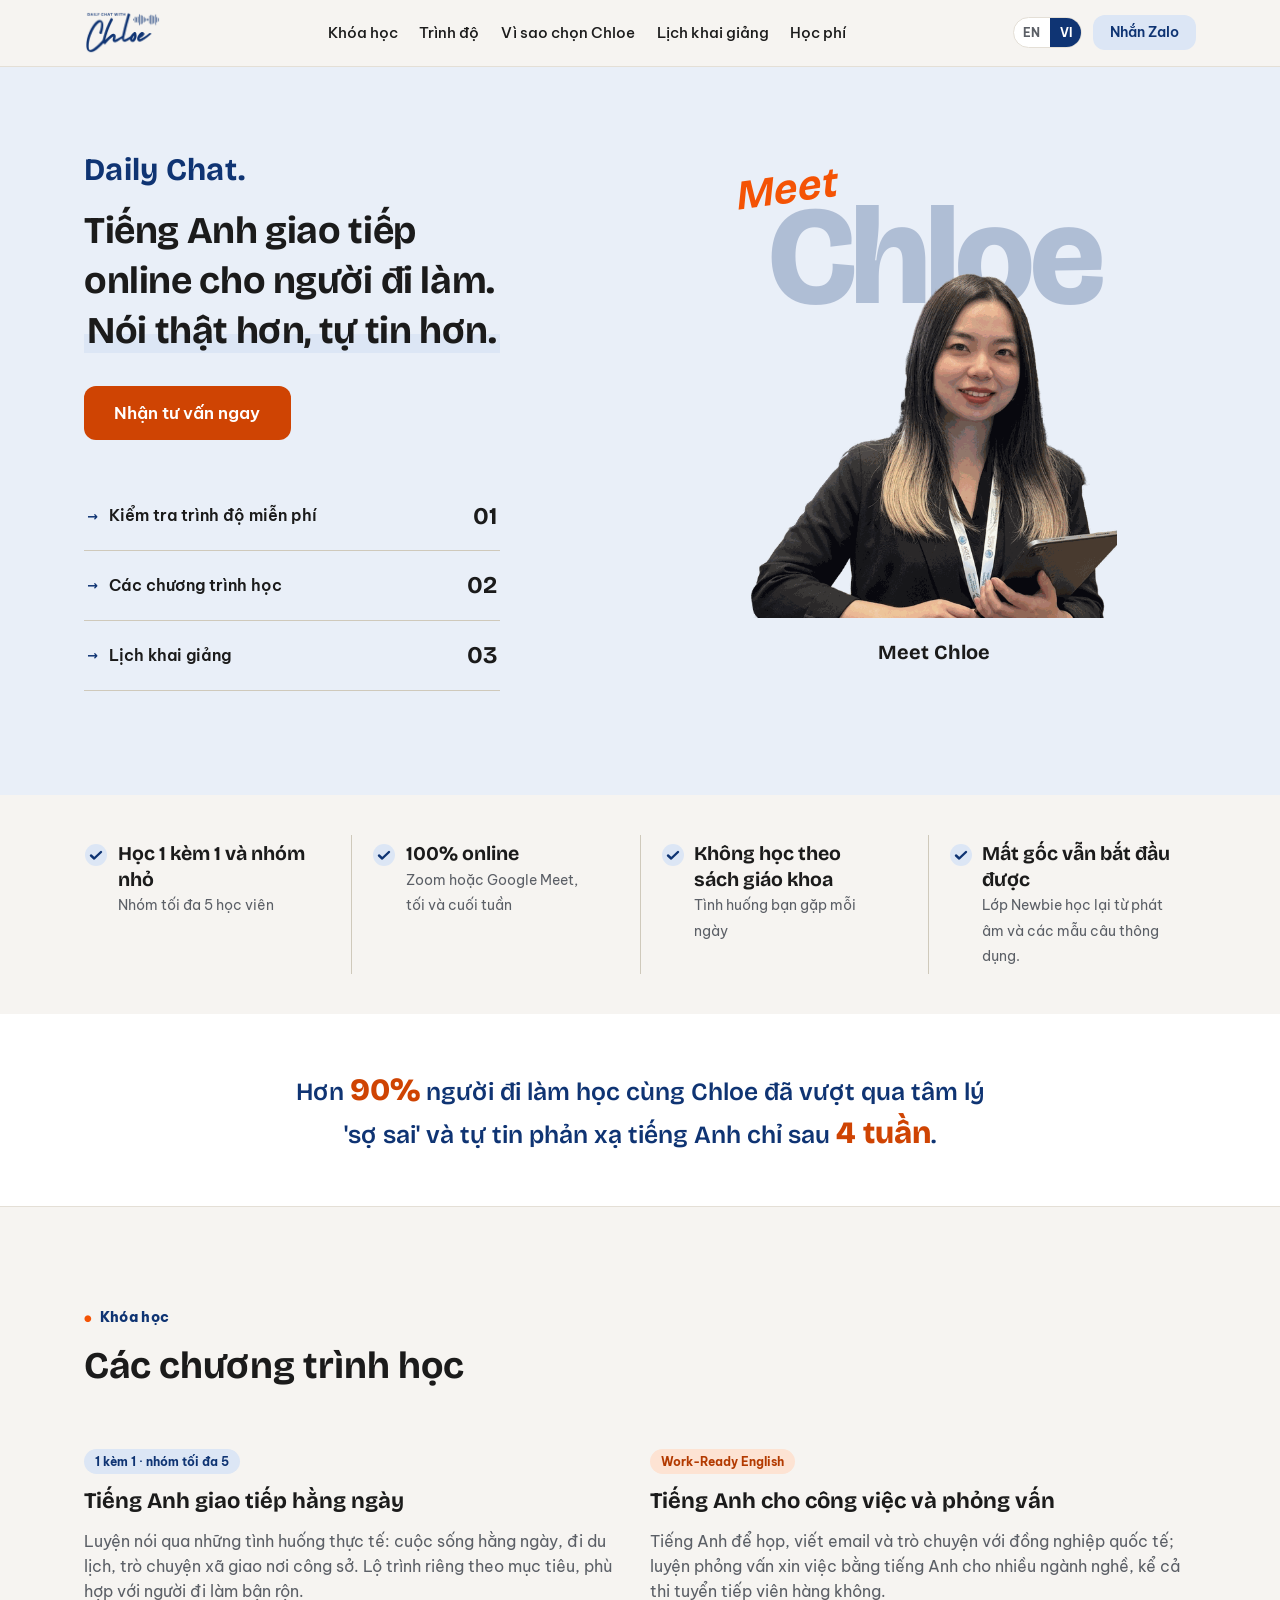
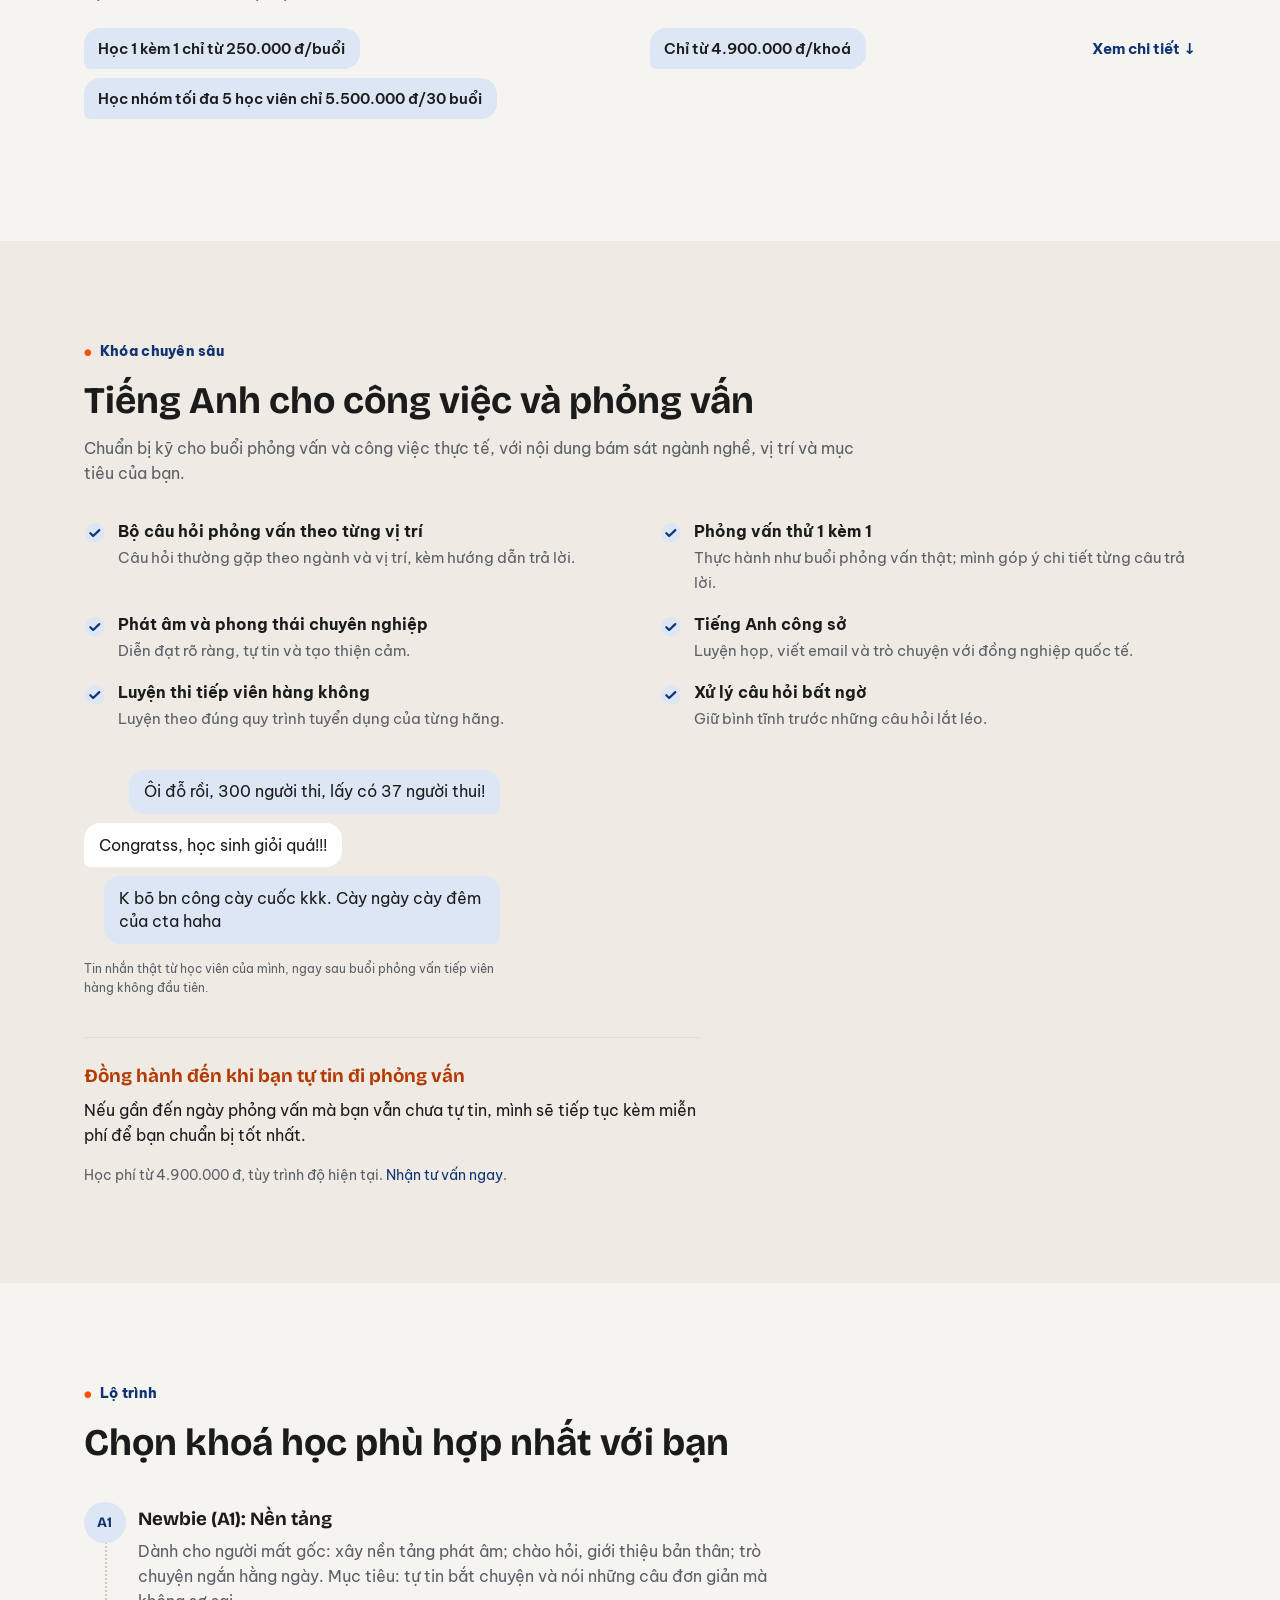
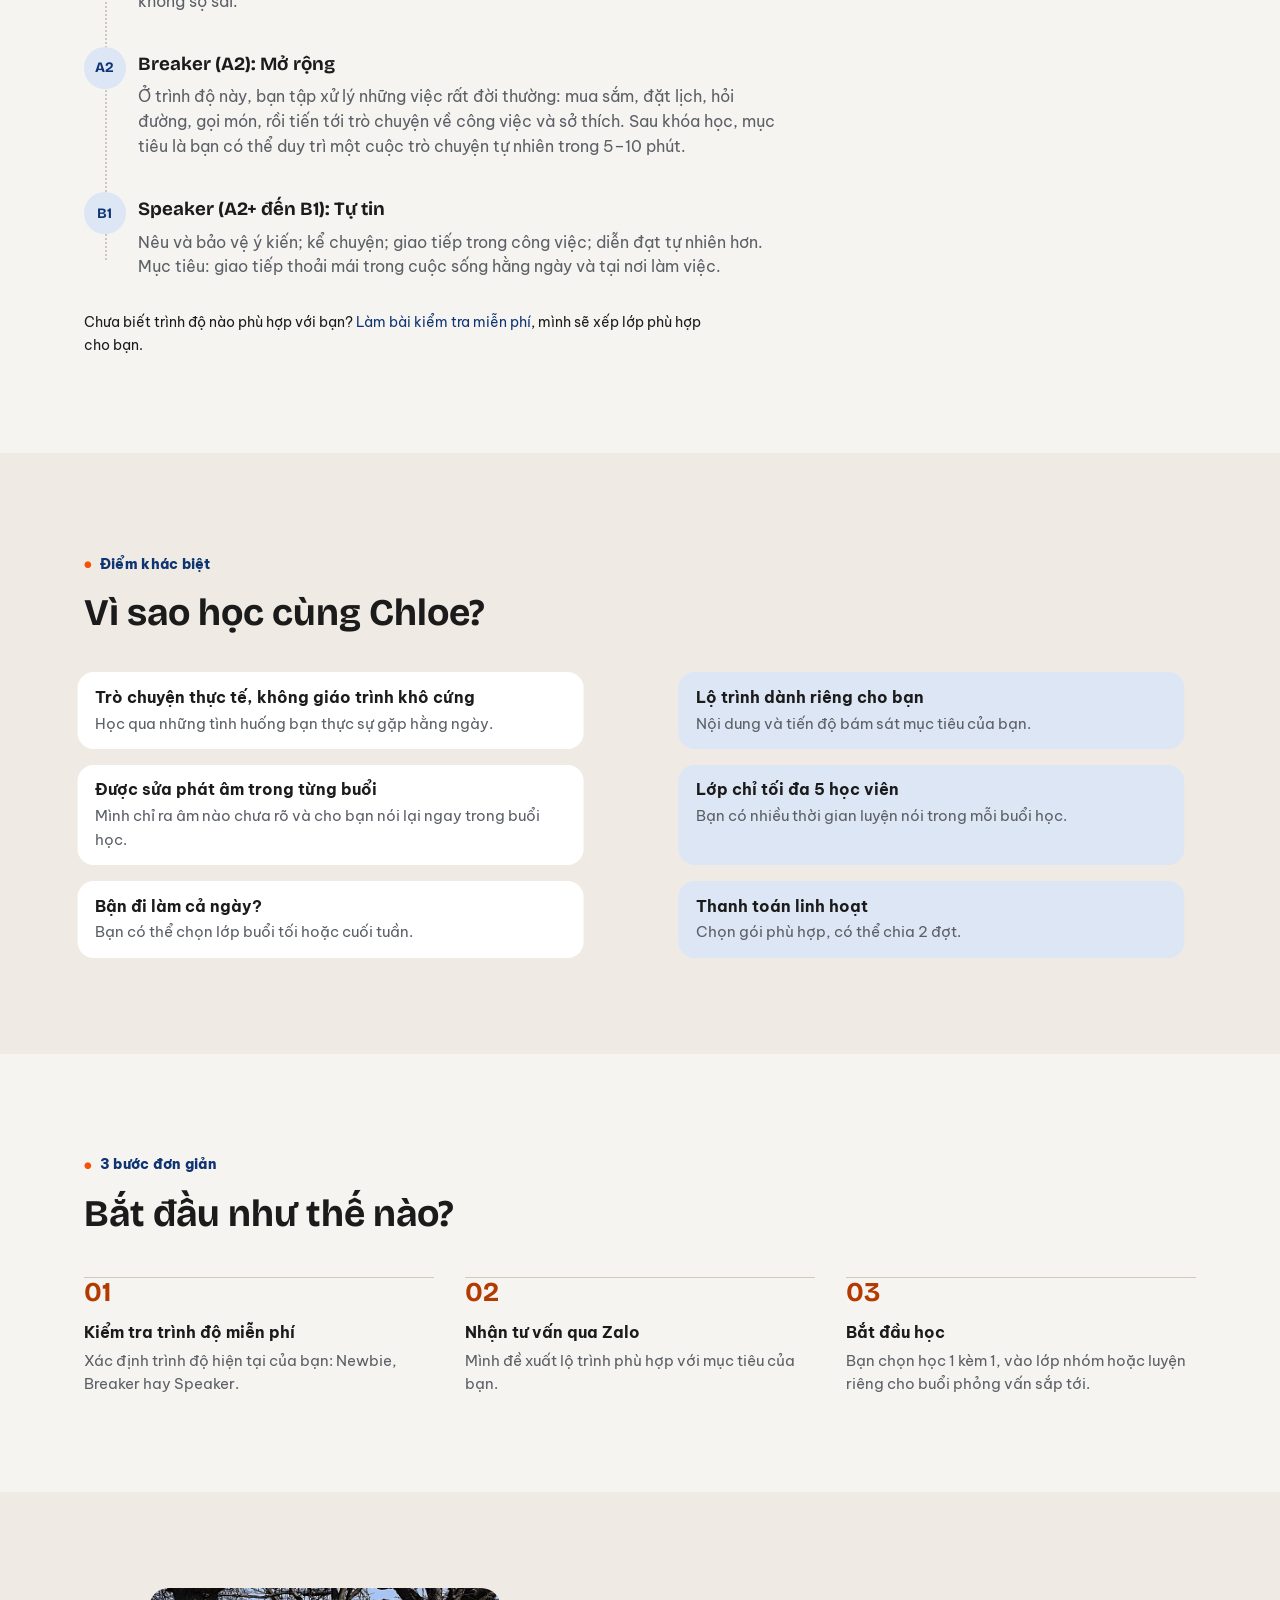
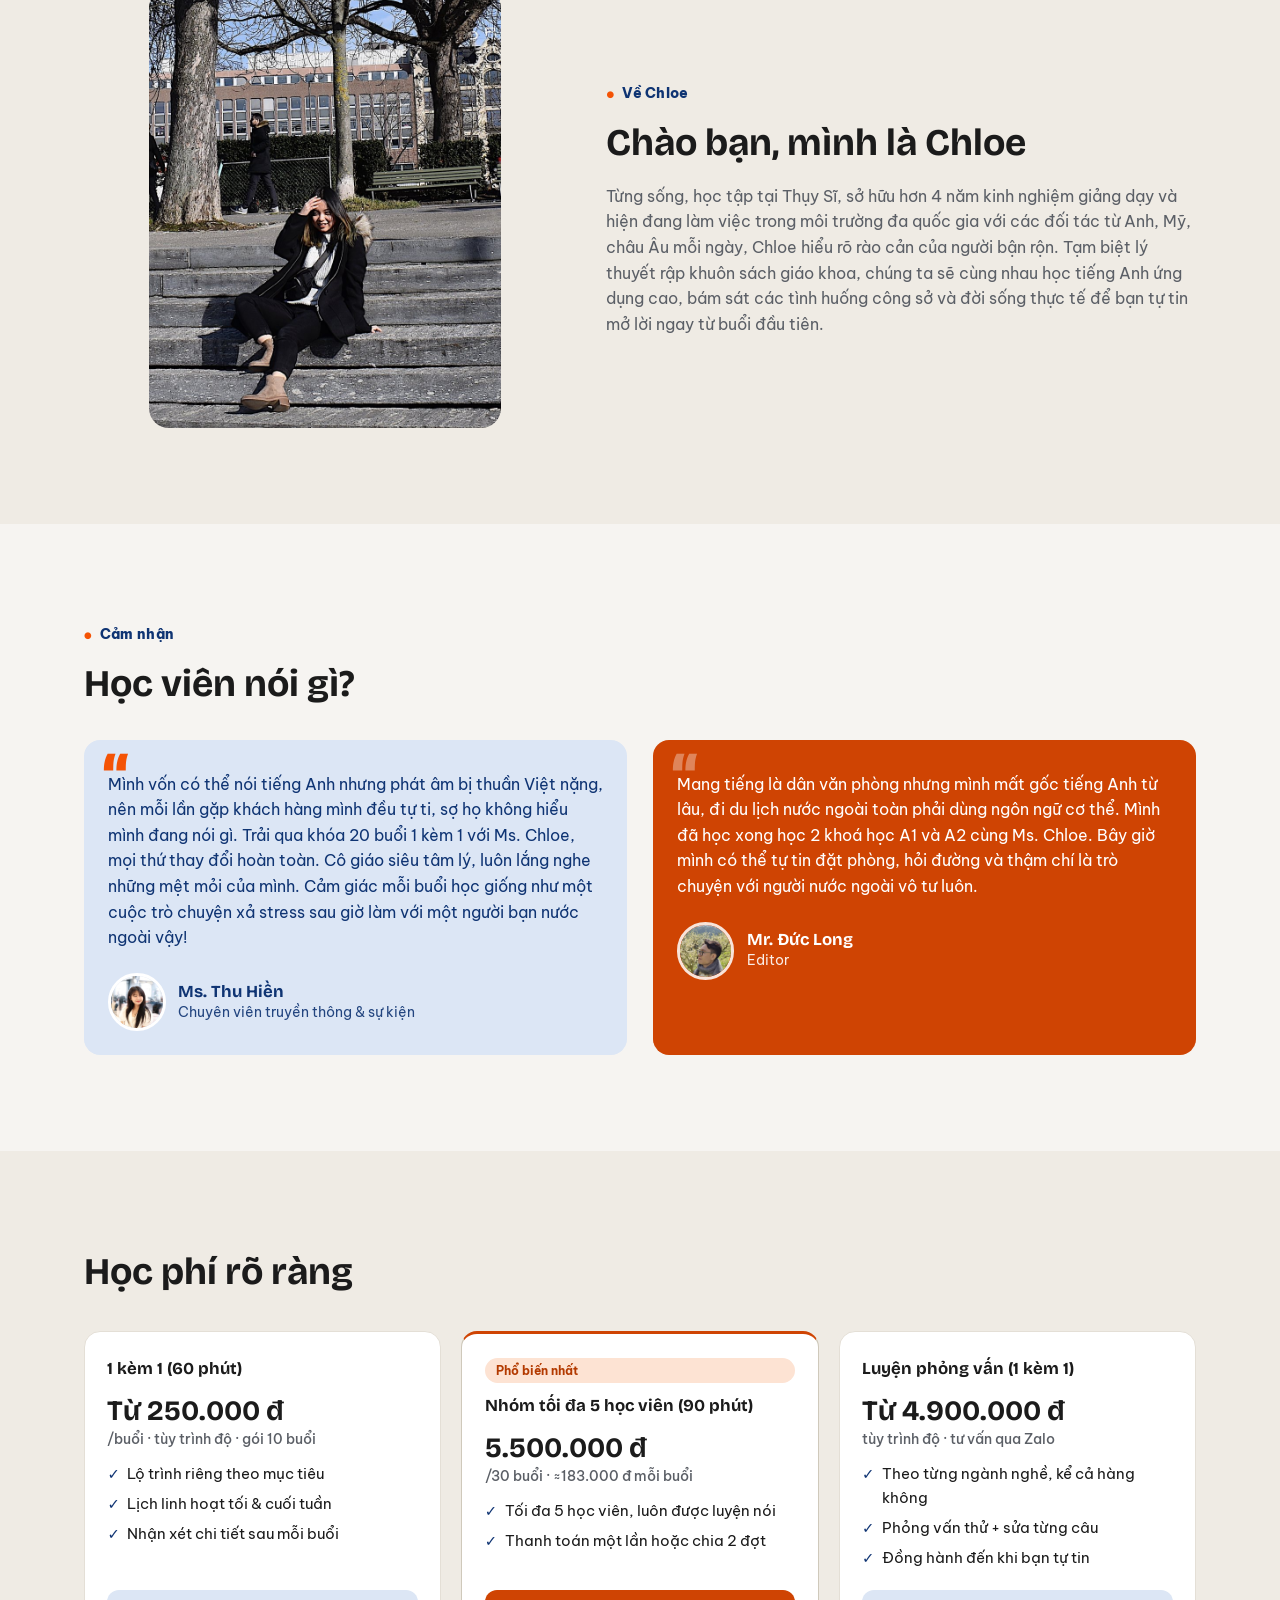
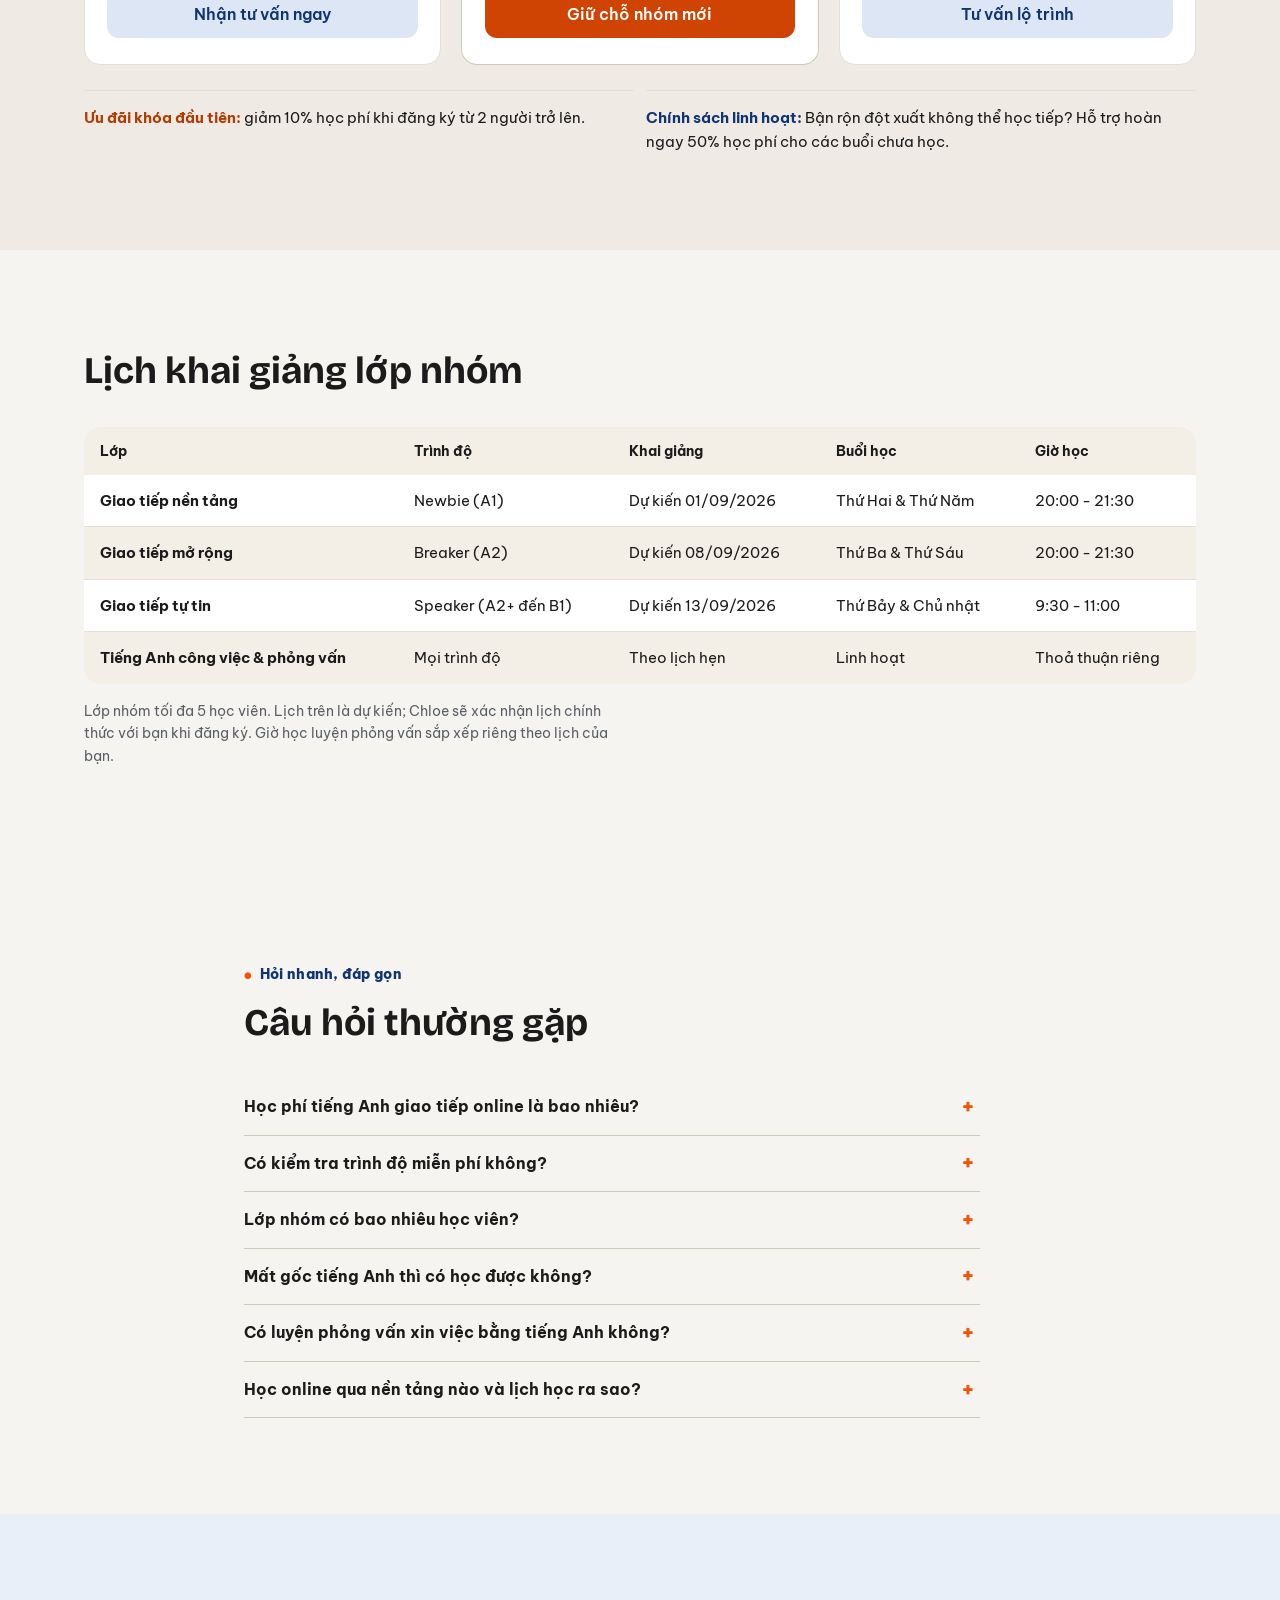
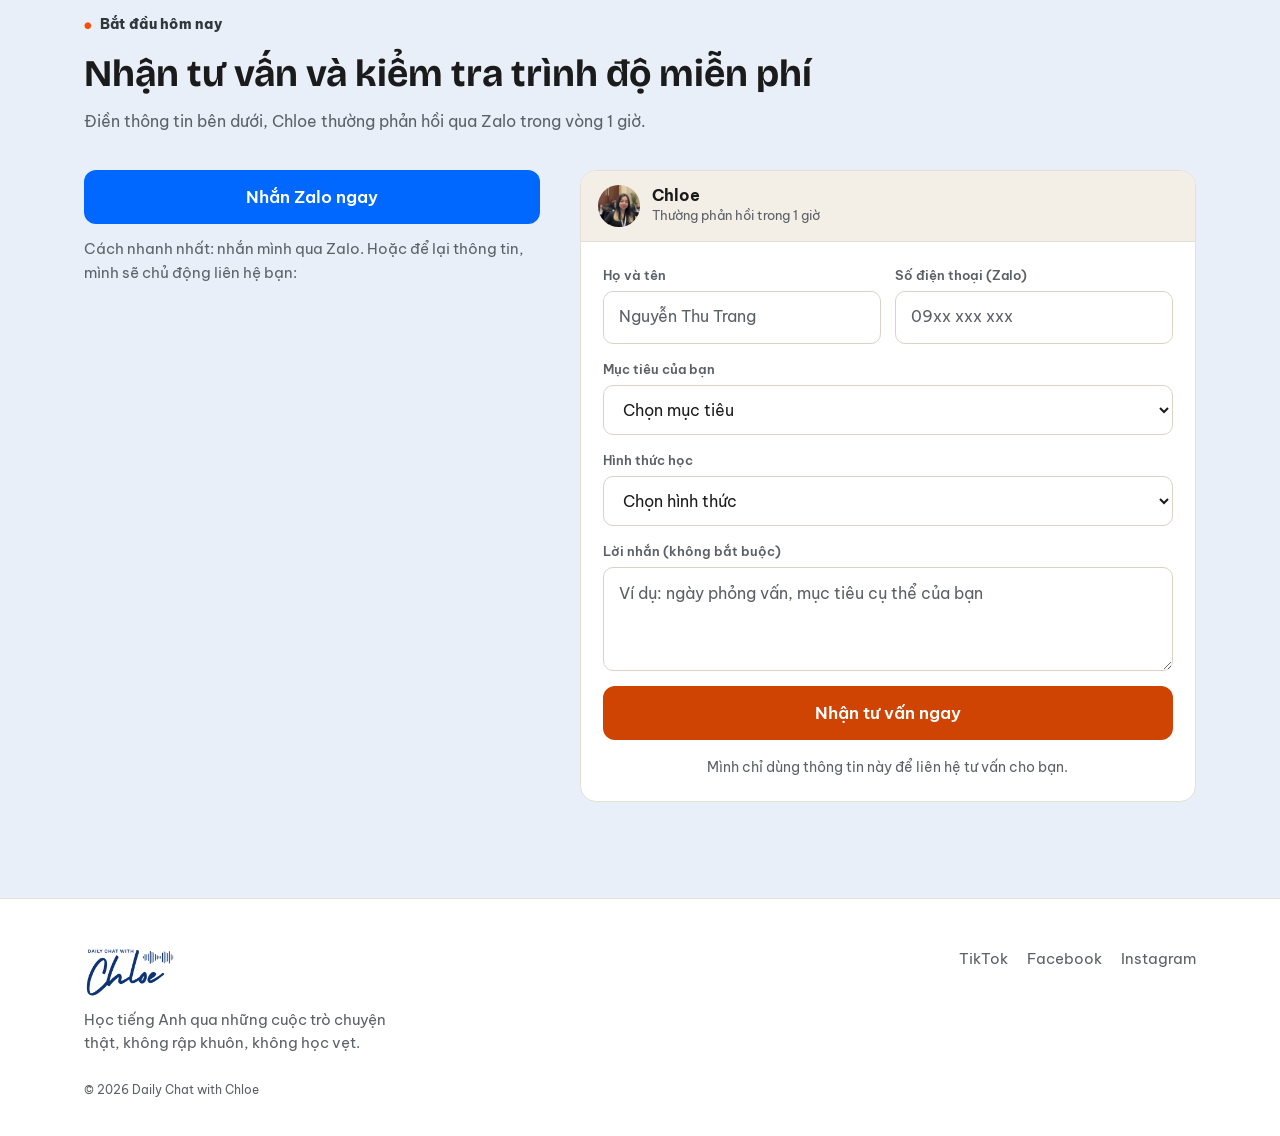
==== commit fb21ae95: "Hero cutout: hard bottom cut (no fade band), tighter alpha edges Co-Authored-By: Claude Opus 4.8 <no" ====
--- a/site/index.html
+++ b/site/index.html
@@ -90,7 +90,7 @@
         <figure class="meet">
           <span class="meet-word" aria-hidden="true">Chloe</span>
           <span class="meet-script" aria-hidden="true">Meet</span>
-          <img class="meet-photo" src="assets/chloe-cutout-560.png" alt="Chloe" width="560" height="549" fetchpriority="high">
+          <img class="meet-photo" src="assets/chloe-cutout-560.png" alt="Chloe" width="560" height="528" fetchpriority="high">
         </figure>
         <p class="hero-name">Meet Chloe</p>
       </div>
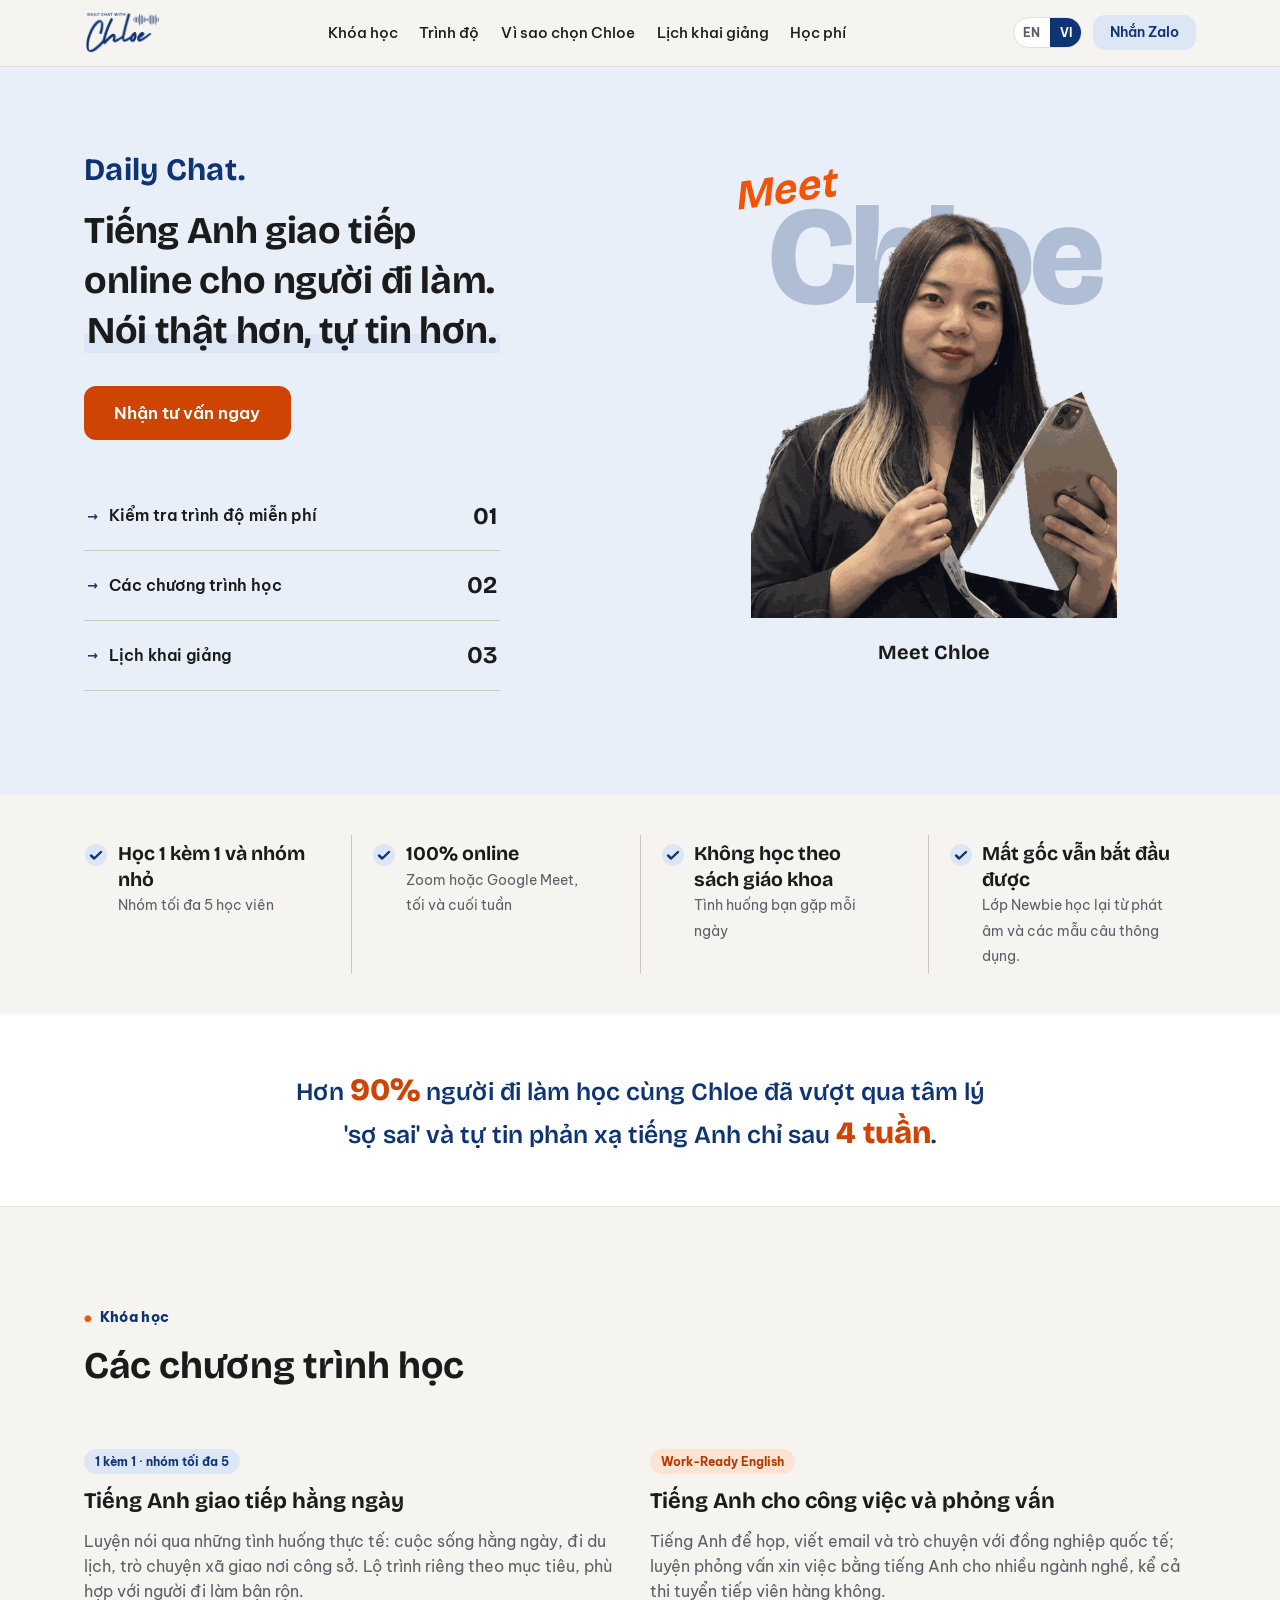
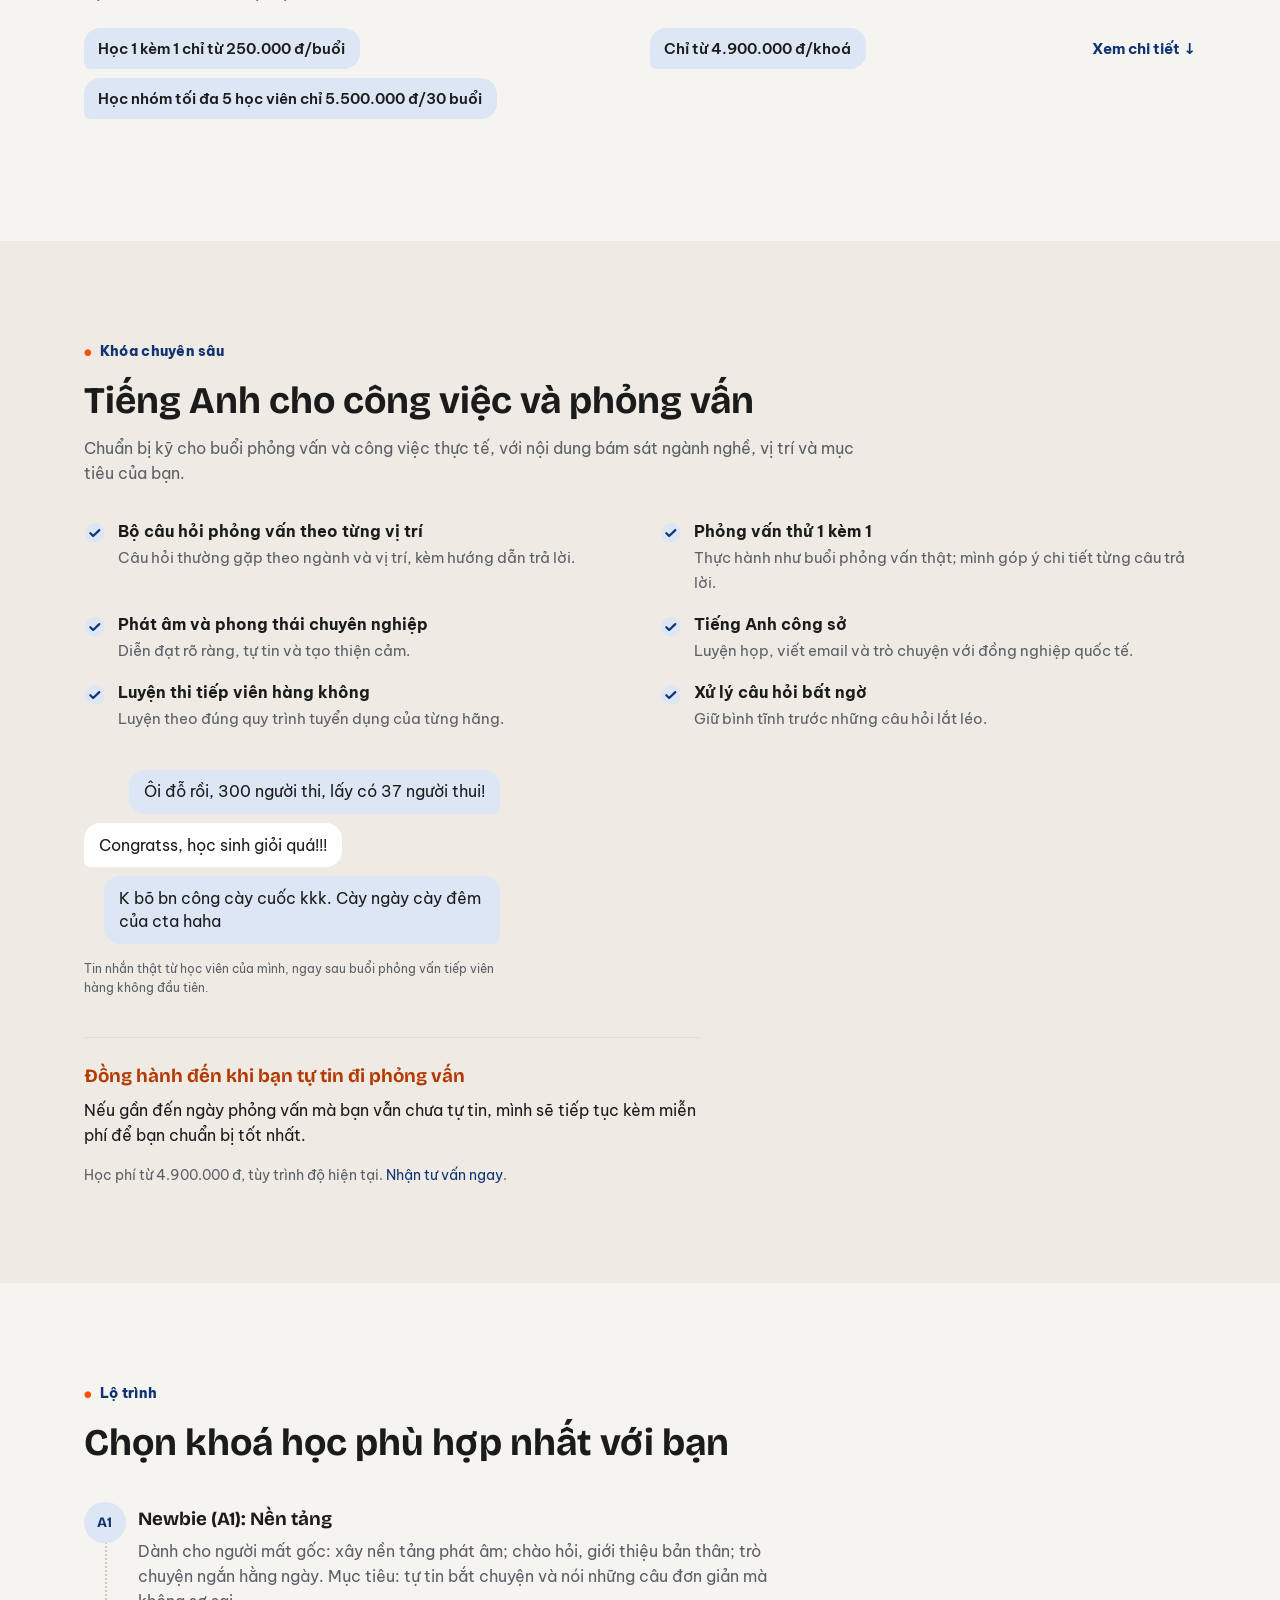
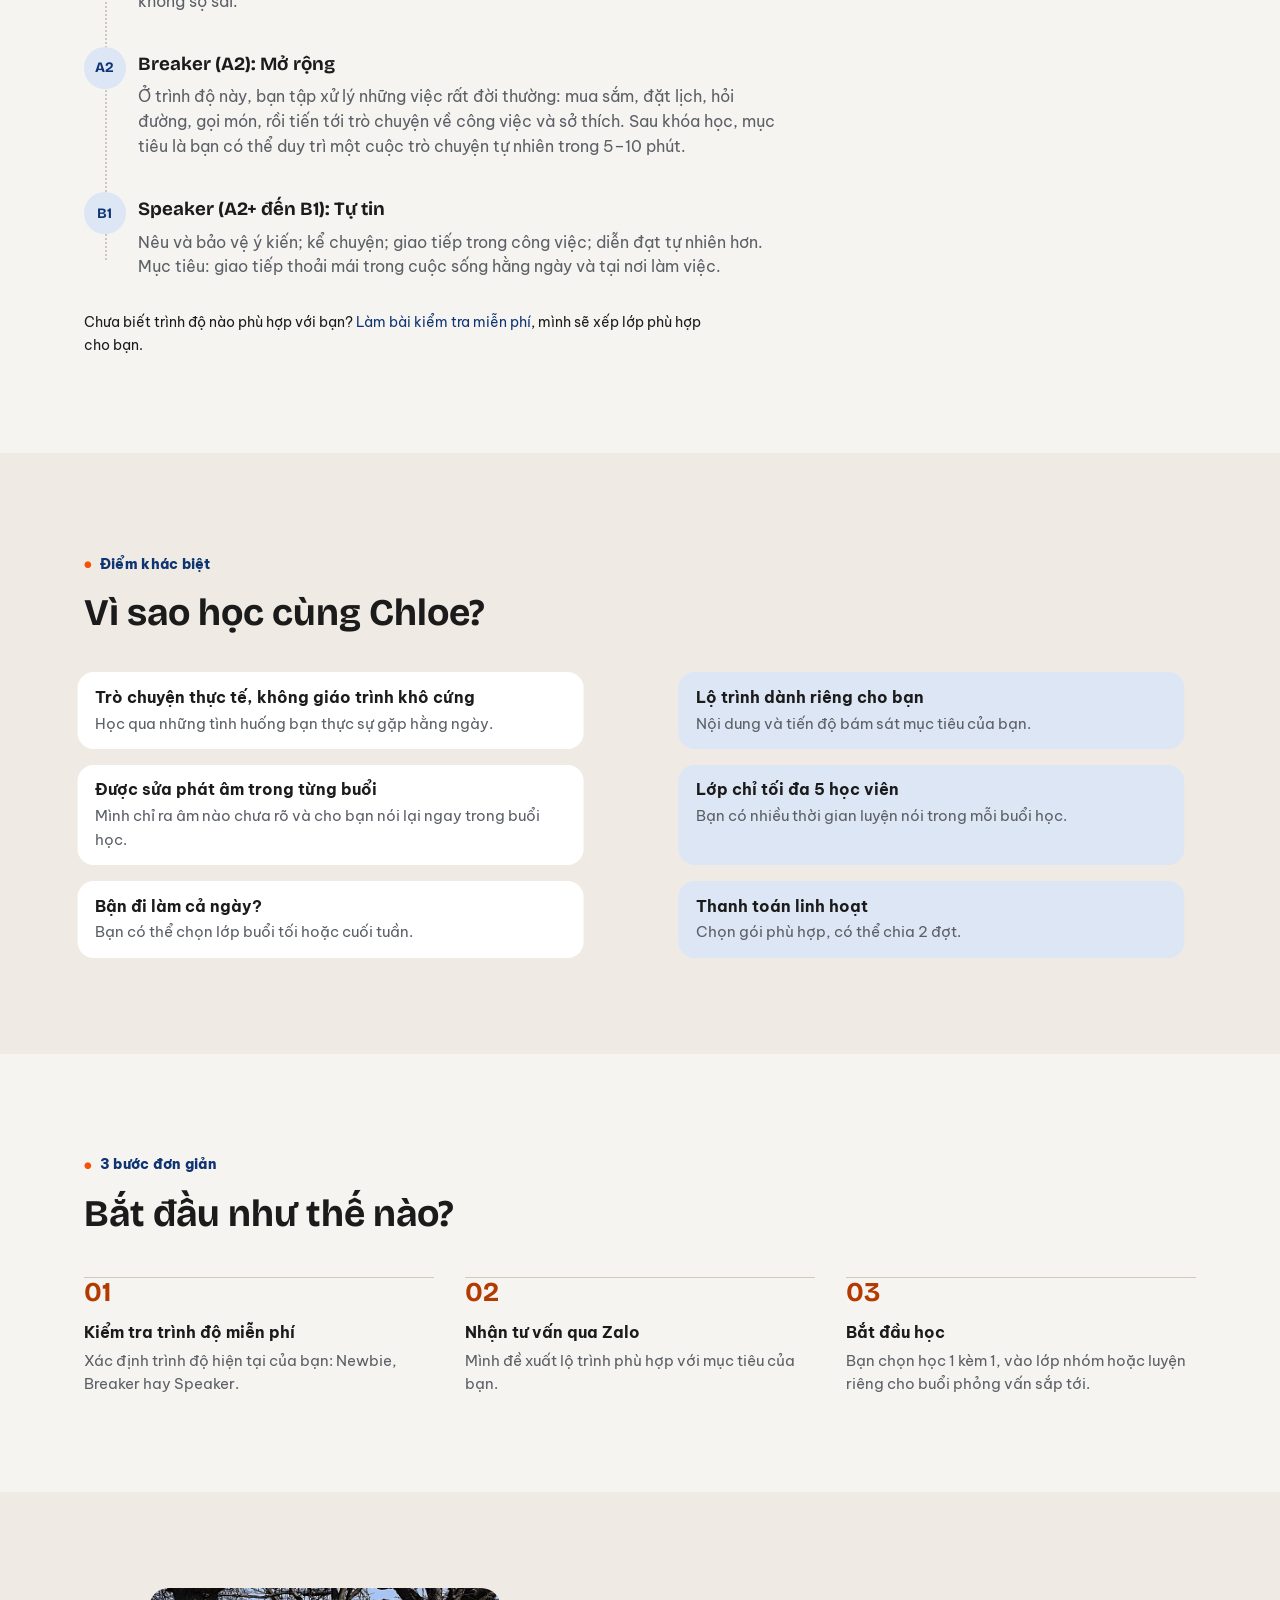
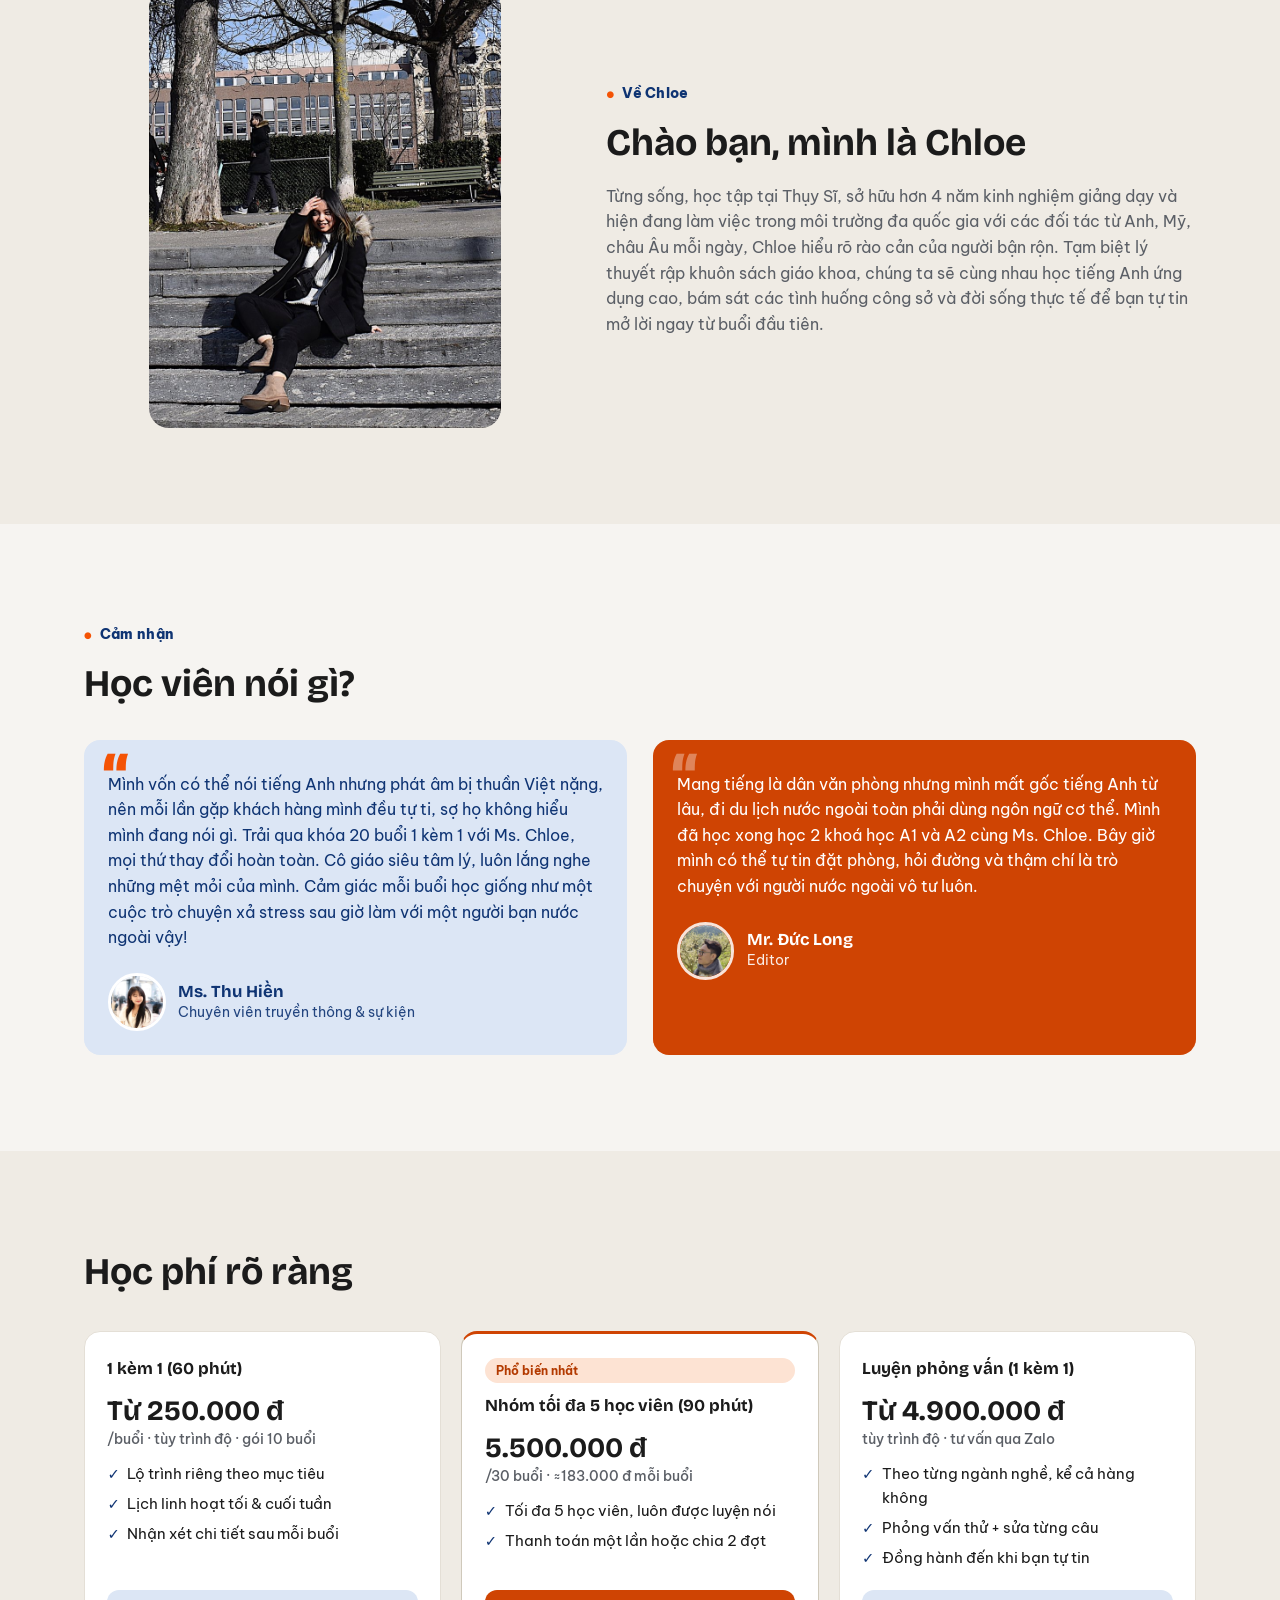
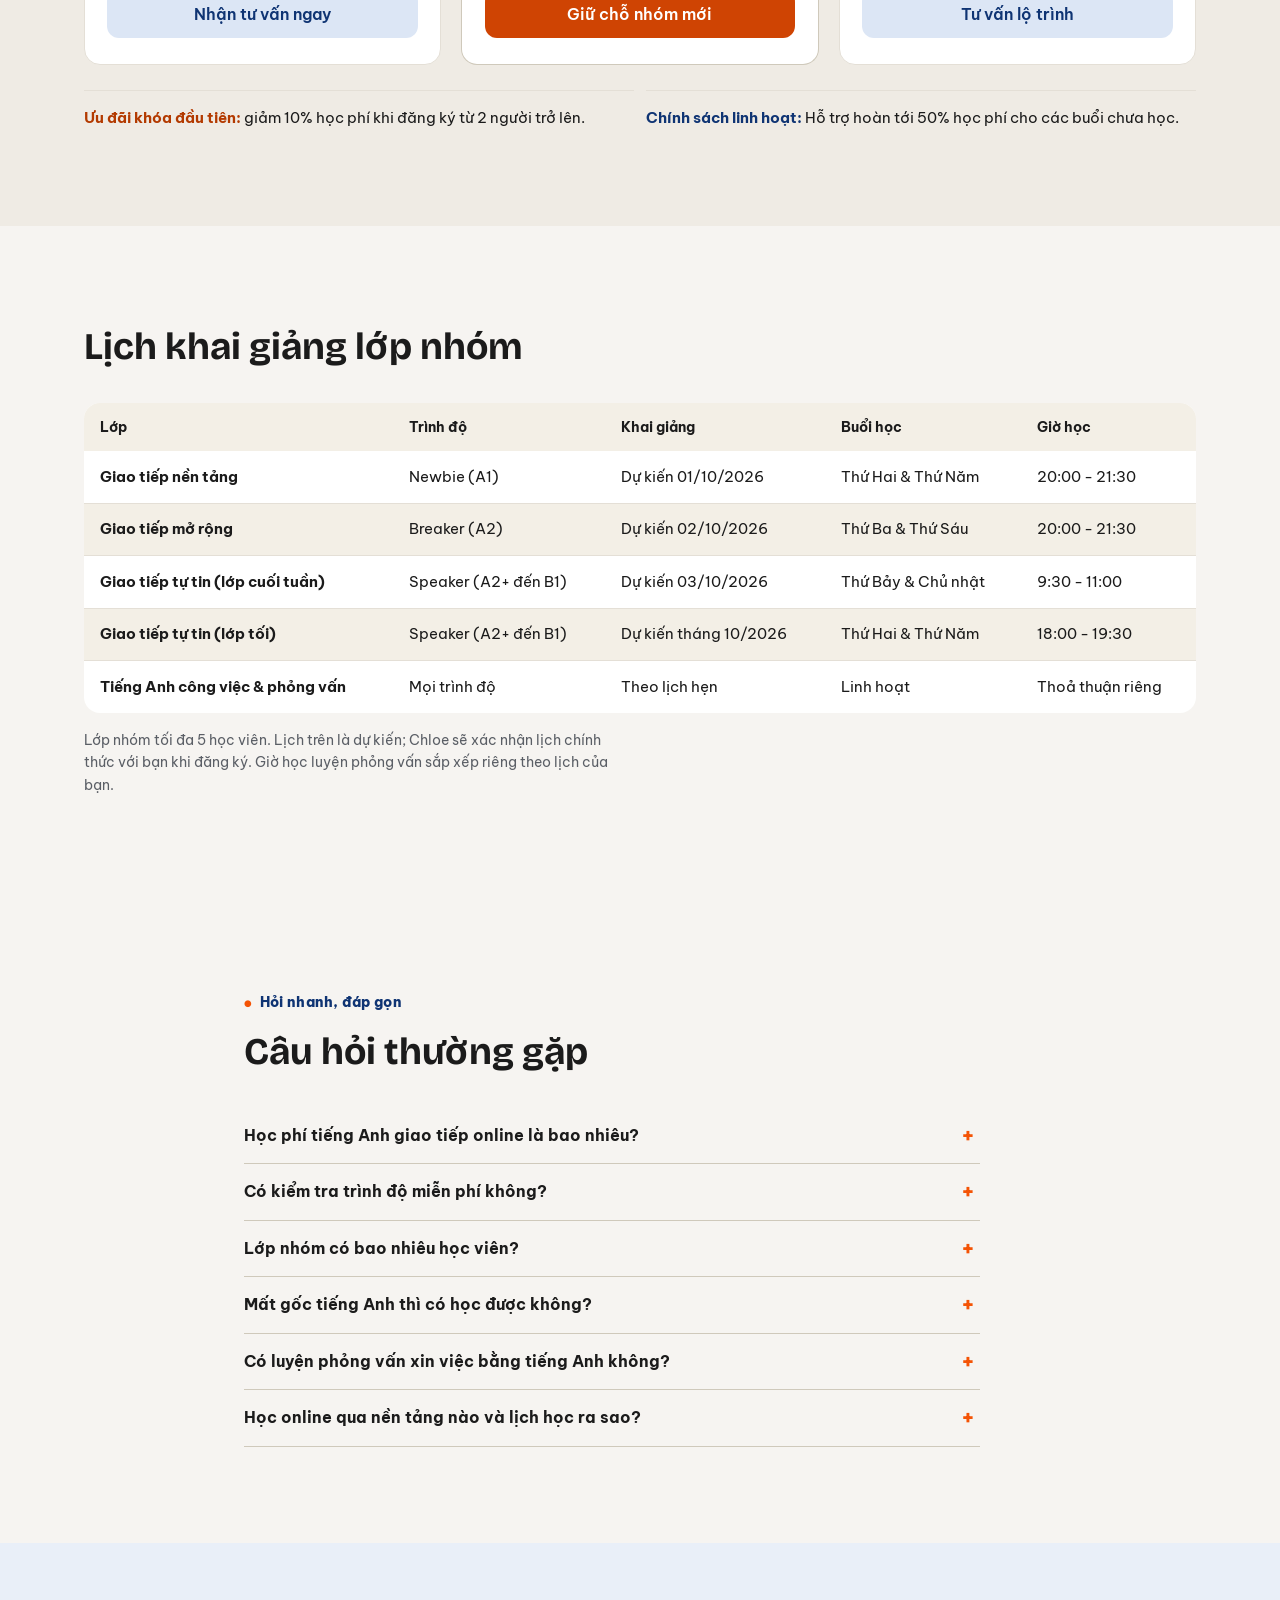
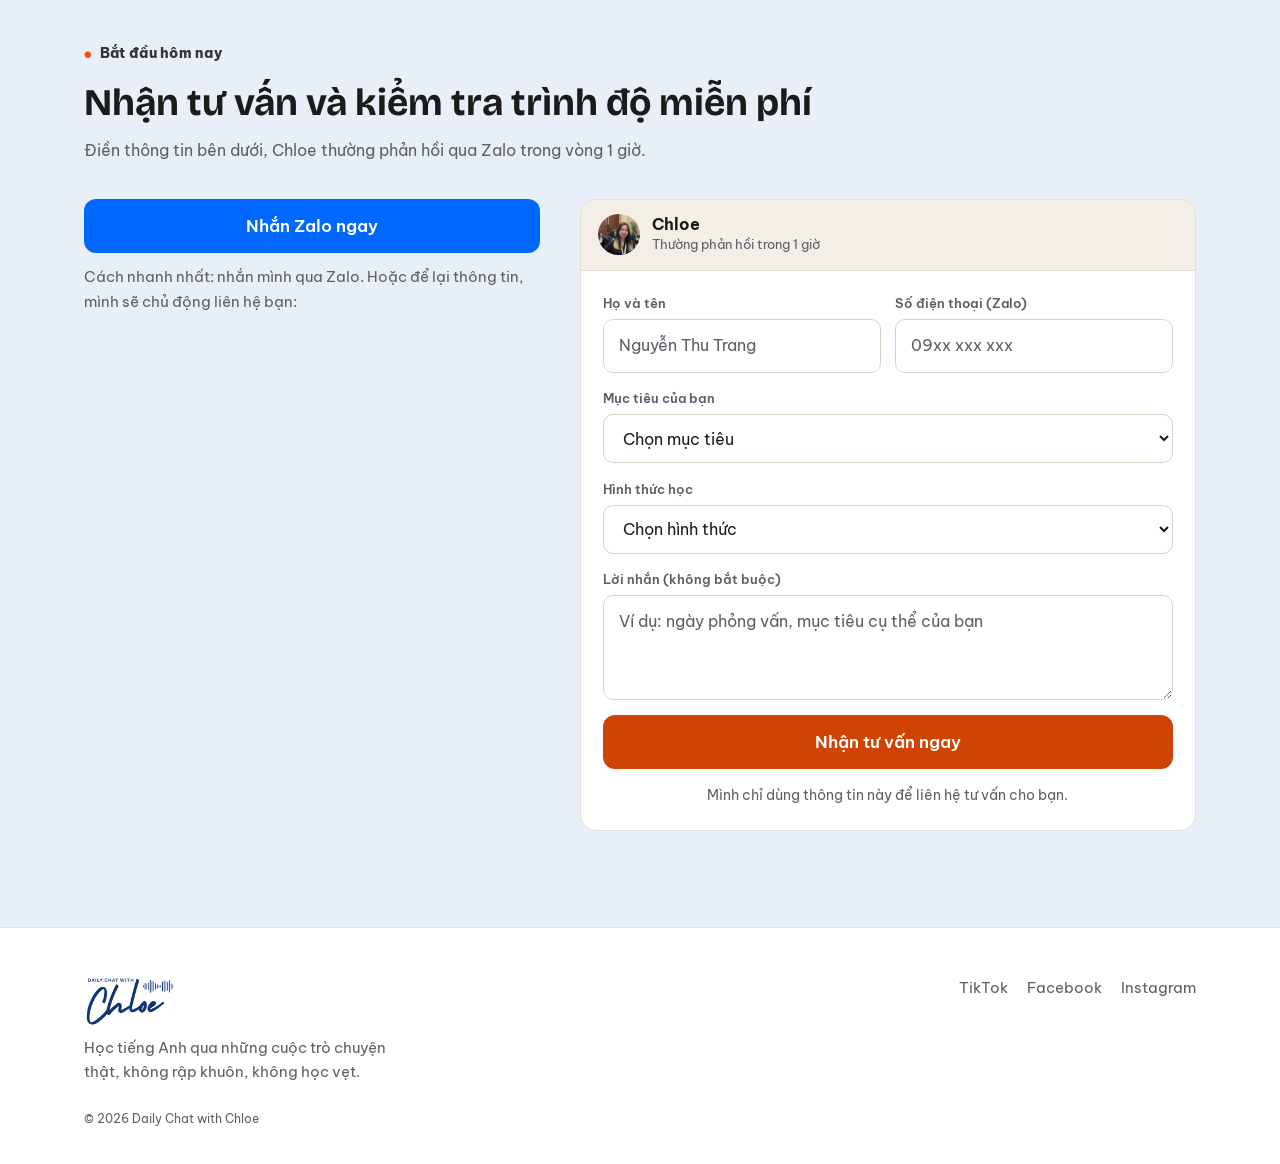
==== commit 89e97945: "Rev 10: owner round - new Meet Chloe photo (Ms. Chloe 3 cutout), 'hoàn tới 50%' refund verbatim, Oct" ====
--- a/site/index.html
+++ b/site/index.html
@@ -90,7 +90,7 @@
         <figure class="meet">
           <span class="meet-word" aria-hidden="true">Chloe</span>
           <span class="meet-script" aria-hidden="true">Meet</span>
-          <img class="meet-photo" src="assets/chloe-cutout-560.png" alt="Chloe" width="560" height="528" fetchpriority="high">
+          <img class="meet-photo" src="assets/chloe-cutout-560.png" alt="Chloe" width="560" height="620" fetchpriority="high">
         </figure>
         <p class="hero-name">Meet Chloe</p>
       </div>
@@ -304,7 +304,7 @@
       </div>
       <div class="offer-rows">
         <p class="offer offer--coral"><b>Ưu đãi khóa đầu tiên:</b> giảm 10% học phí khi đăng ký từ 2 người trở lên.</p>
-        <p class="offer offer--teal"><b>Chính sách linh hoạt:</b> Bận rộn đột xuất không thể học tiếp? Hỗ trợ hoàn ngay 50% học phí cho các buổi chưa học.</p>
+        <p class="offer offer--teal"><b>Chính sách linh hoạt:</b> Hỗ trợ hoàn tới 50% học phí cho các buổi chưa học.</p>
       </div>
       </div>
   </section>
@@ -319,9 +319,10 @@
           <table class="sched">
             <thead><tr><th>Lớp</th><th>Trình độ</th><th>Khai giảng</th><th>Buổi học</th><th>Giờ học</th></tr></thead>
             <tbody>
-              <tr><td><b>Giao tiếp nền tảng</b></td><td data-l="Trình độ">Newbie (A1)</td><td data-l="Khai giảng">Dự kiến 01/09/2026</td><td data-l="Buổi học">Thứ Hai &amp; Thứ Năm</td><td data-l="Giờ học">20:00 - 21:30</td></tr>
-              <tr><td><b>Giao tiếp mở rộng</b></td><td data-l="Trình độ">Breaker (A2)</td><td data-l="Khai giảng">Dự kiến 08/09/2026</td><td data-l="Buổi học">Thứ Ba &amp; Thứ Sáu</td><td data-l="Giờ học">20:00 - 21:30</td></tr>
-              <tr><td><b>Giao tiếp tự tin</b></td><td data-l="Trình độ">Speaker (A2+ đến B1)</td><td data-l="Khai giảng">Dự kiến 13/09/2026</td><td data-l="Buổi học">Thứ Bảy &amp; Chủ nhật</td><td data-l="Giờ học">9:30 - 11:00</td></tr>
+              <tr><td><b>Giao tiếp nền tảng</b></td><td data-l="Trình độ">Newbie (A1)</td><td data-l="Khai giảng">Dự kiến 01/10/2026</td><td data-l="Buổi học">Thứ Hai &amp; Thứ Năm</td><td data-l="Giờ học">20:00 - 21:30</td></tr>
+              <tr><td><b>Giao tiếp mở rộng</b></td><td data-l="Trình độ">Breaker (A2)</td><td data-l="Khai giảng">Dự kiến 02/10/2026</td><td data-l="Buổi học">Thứ Ba &amp; Thứ Sáu</td><td data-l="Giờ học">20:00 - 21:30</td></tr>
+              <tr><td><b>Giao tiếp tự tin (lớp cuối tuần)</b></td><td data-l="Trình độ">Speaker (A2+ đến B1)</td><td data-l="Khai giảng">Dự kiến 03/10/2026</td><td data-l="Buổi học">Thứ Bảy &amp; Chủ nhật</td><td data-l="Giờ học">9:30 - 11:00</td></tr>
+              <tr><td><b>Giao tiếp tự tin (lớp tối)</b></td><td data-l="Trình độ">Speaker (A2+ đến B1)</td><td data-l="Khai giảng">Dự kiến tháng 10/2026</td><td data-l="Buổi học">Thứ Hai &amp; Thứ Năm</td><td data-l="Giờ học">18:00 - 19:30</td></tr>
               <tr><td><b>Tiếng Anh công việc &amp; phỏng vấn</b></td><td data-l="Trình độ">Mọi trình độ</td><td data-l="Khai giảng">Theo lịch hẹn</td><td data-l="Buổi học">Linh hoạt</td><td data-l="Giờ học">Thoả thuận riêng</td></tr>
             </tbody>
           </table>
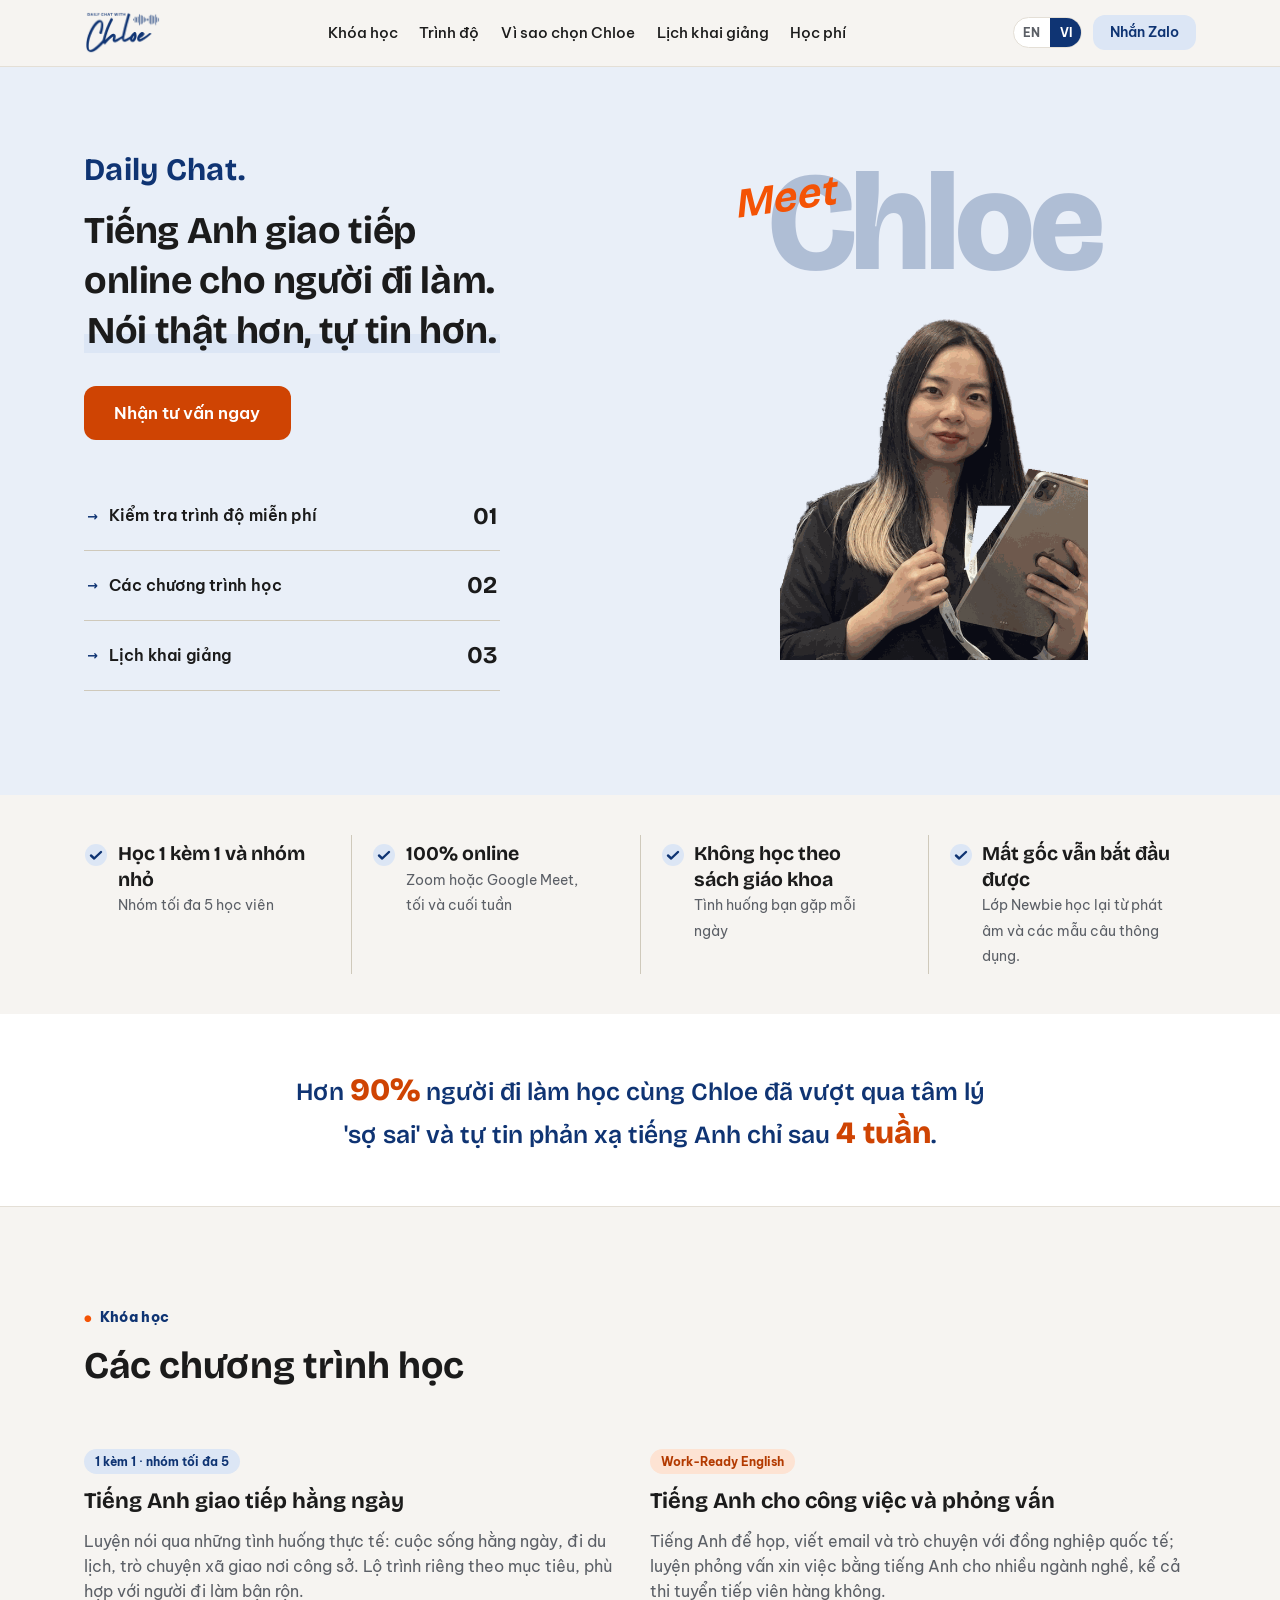
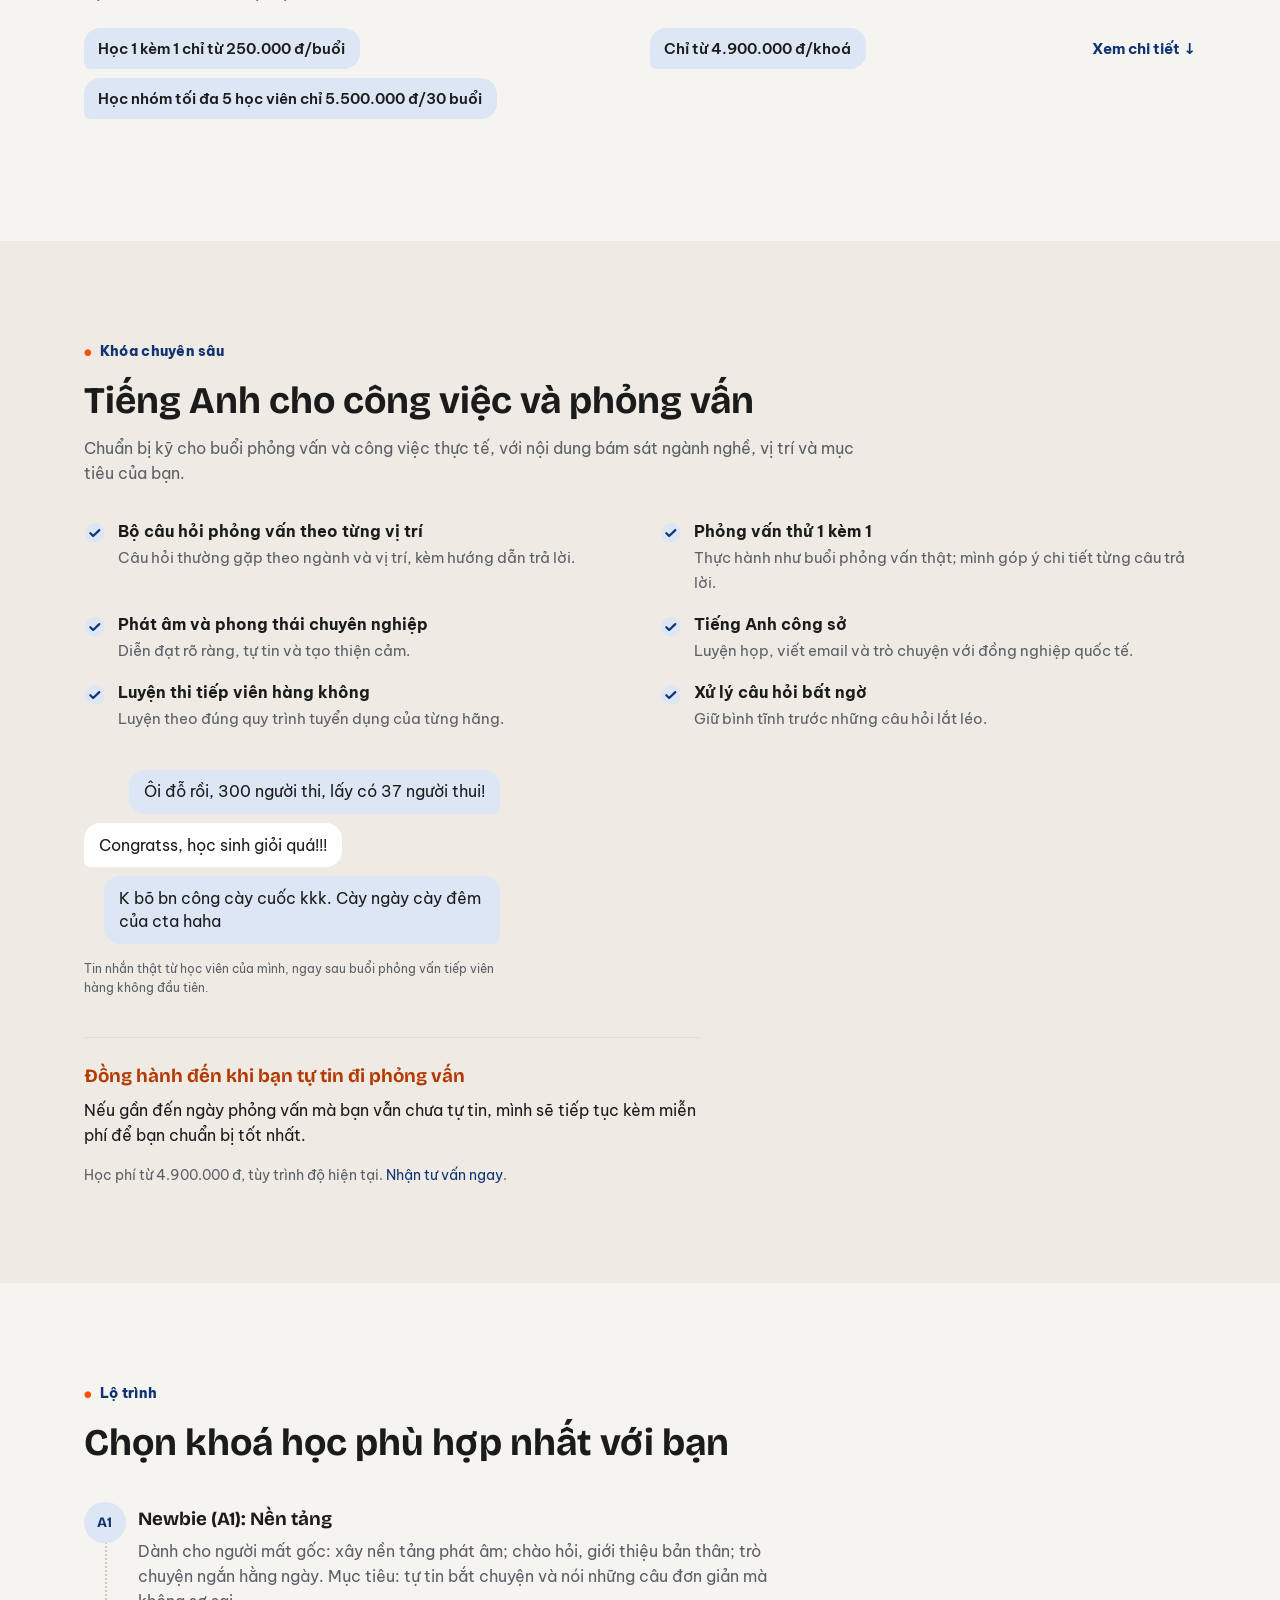
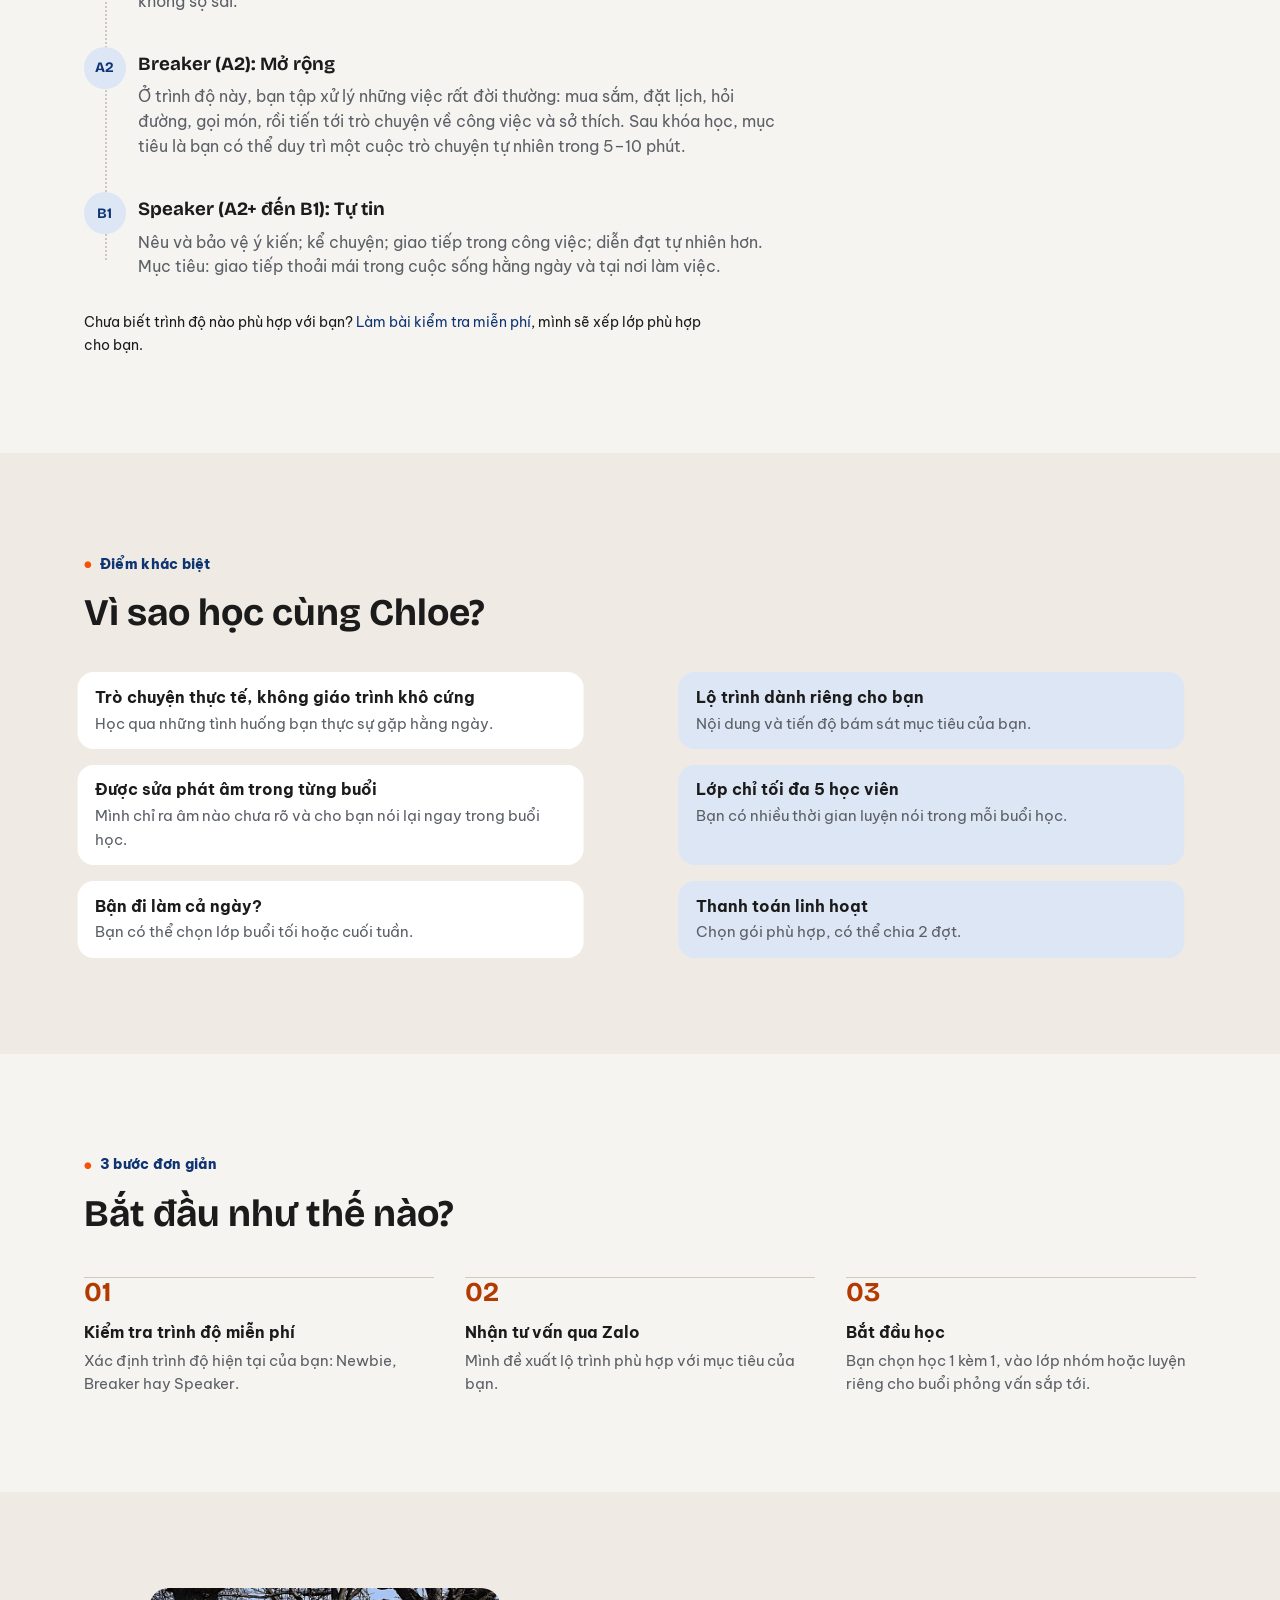
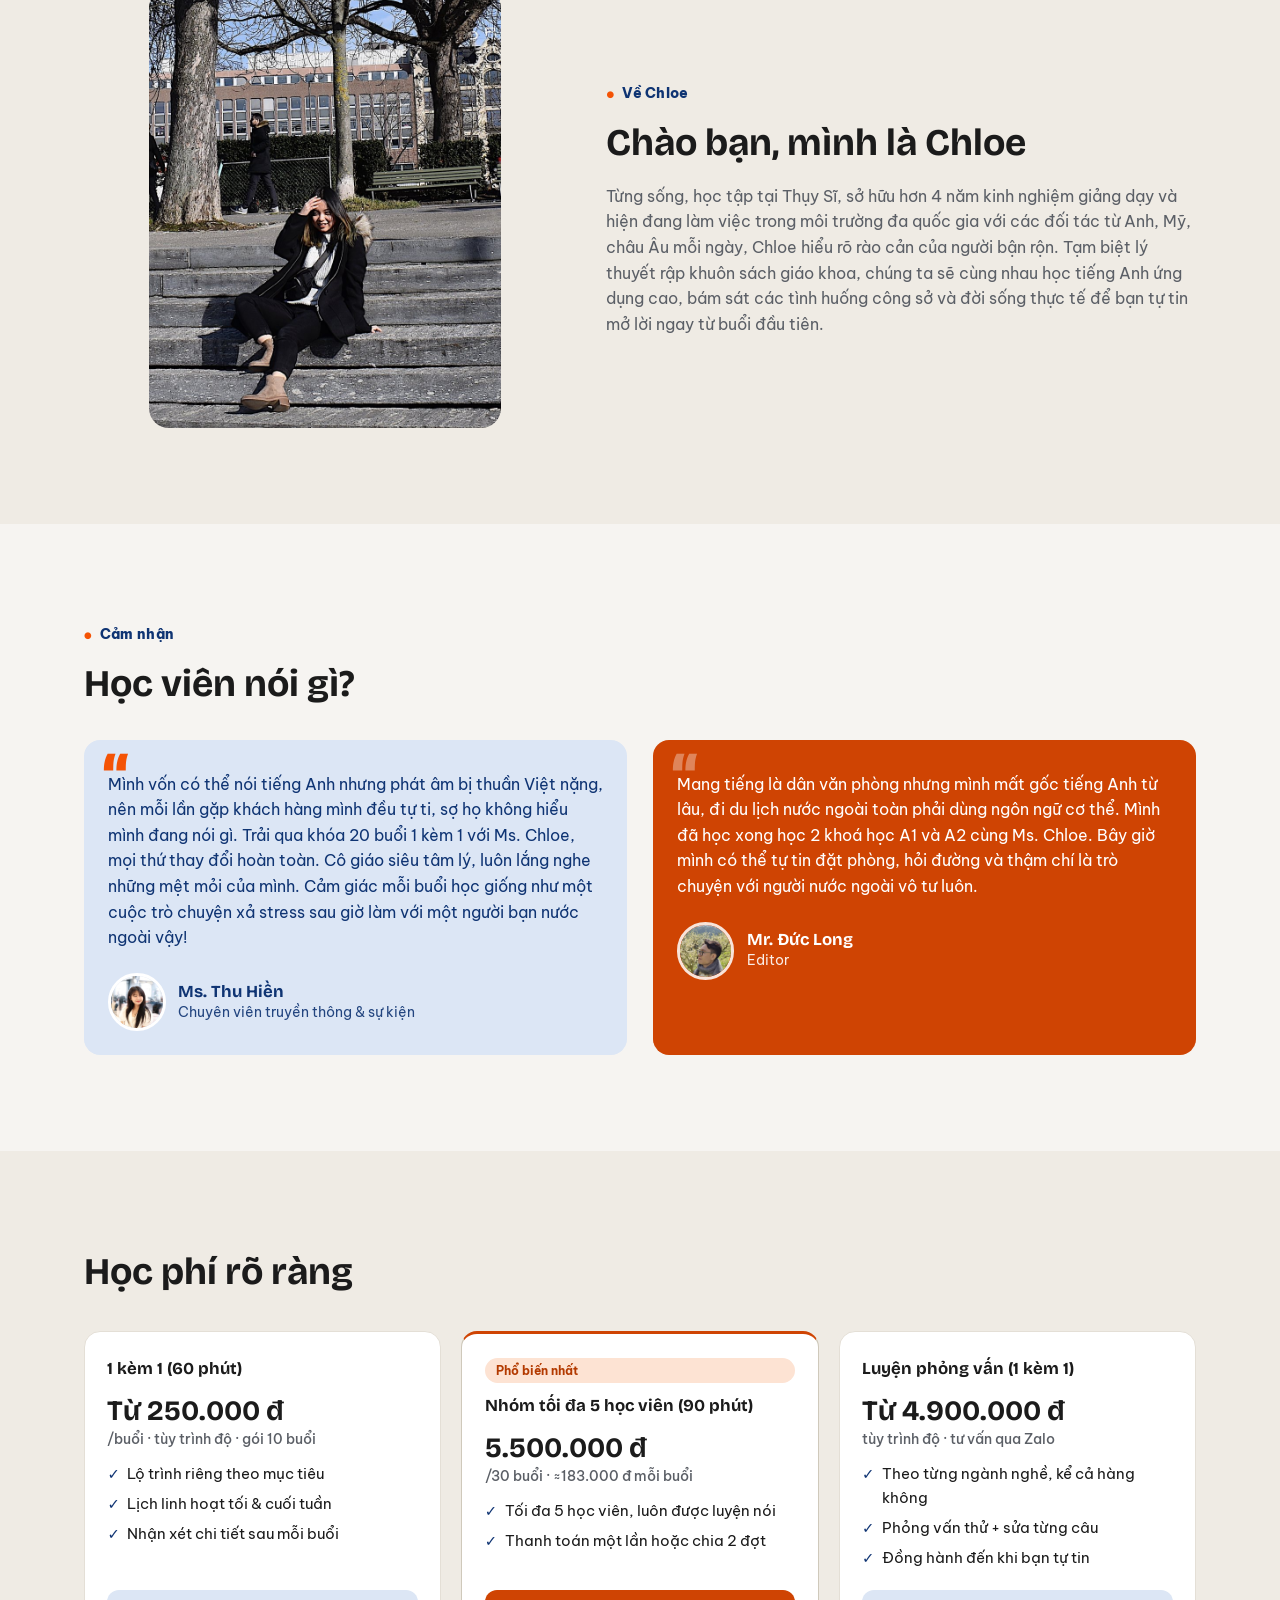
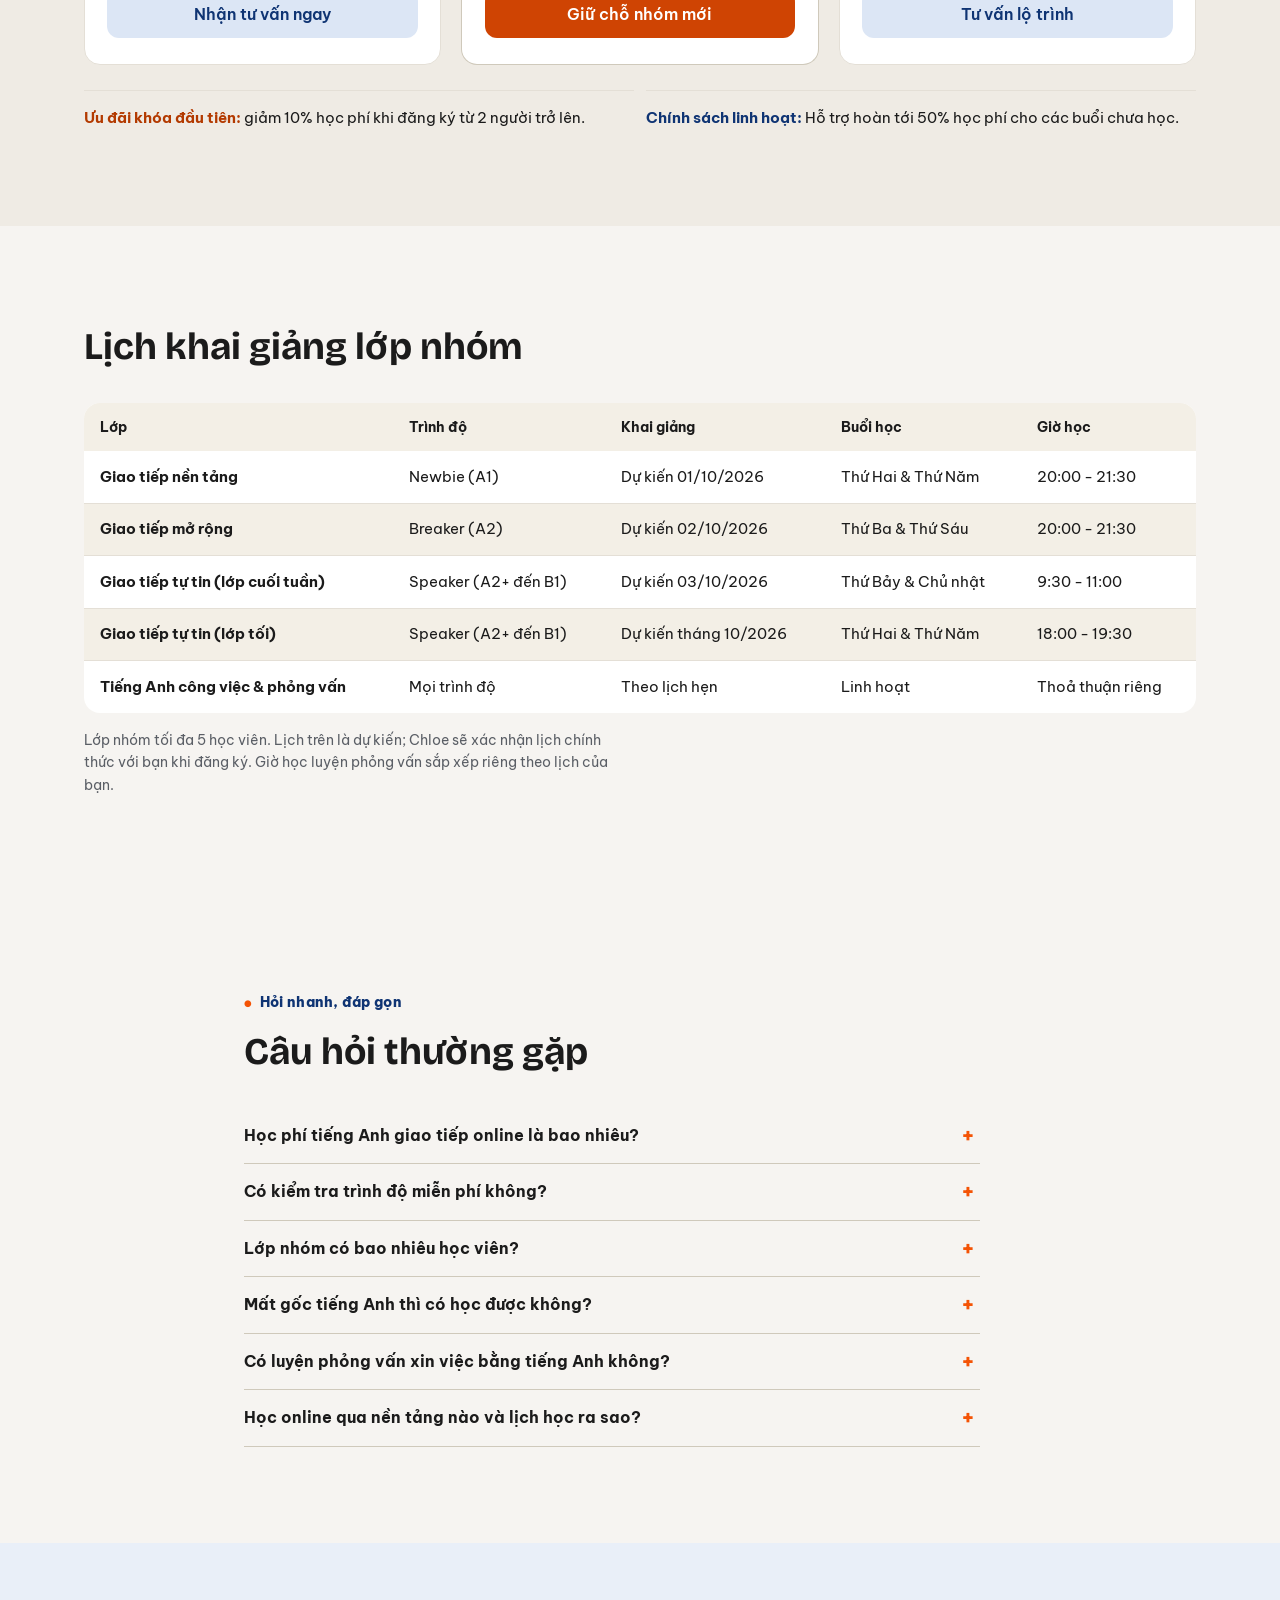
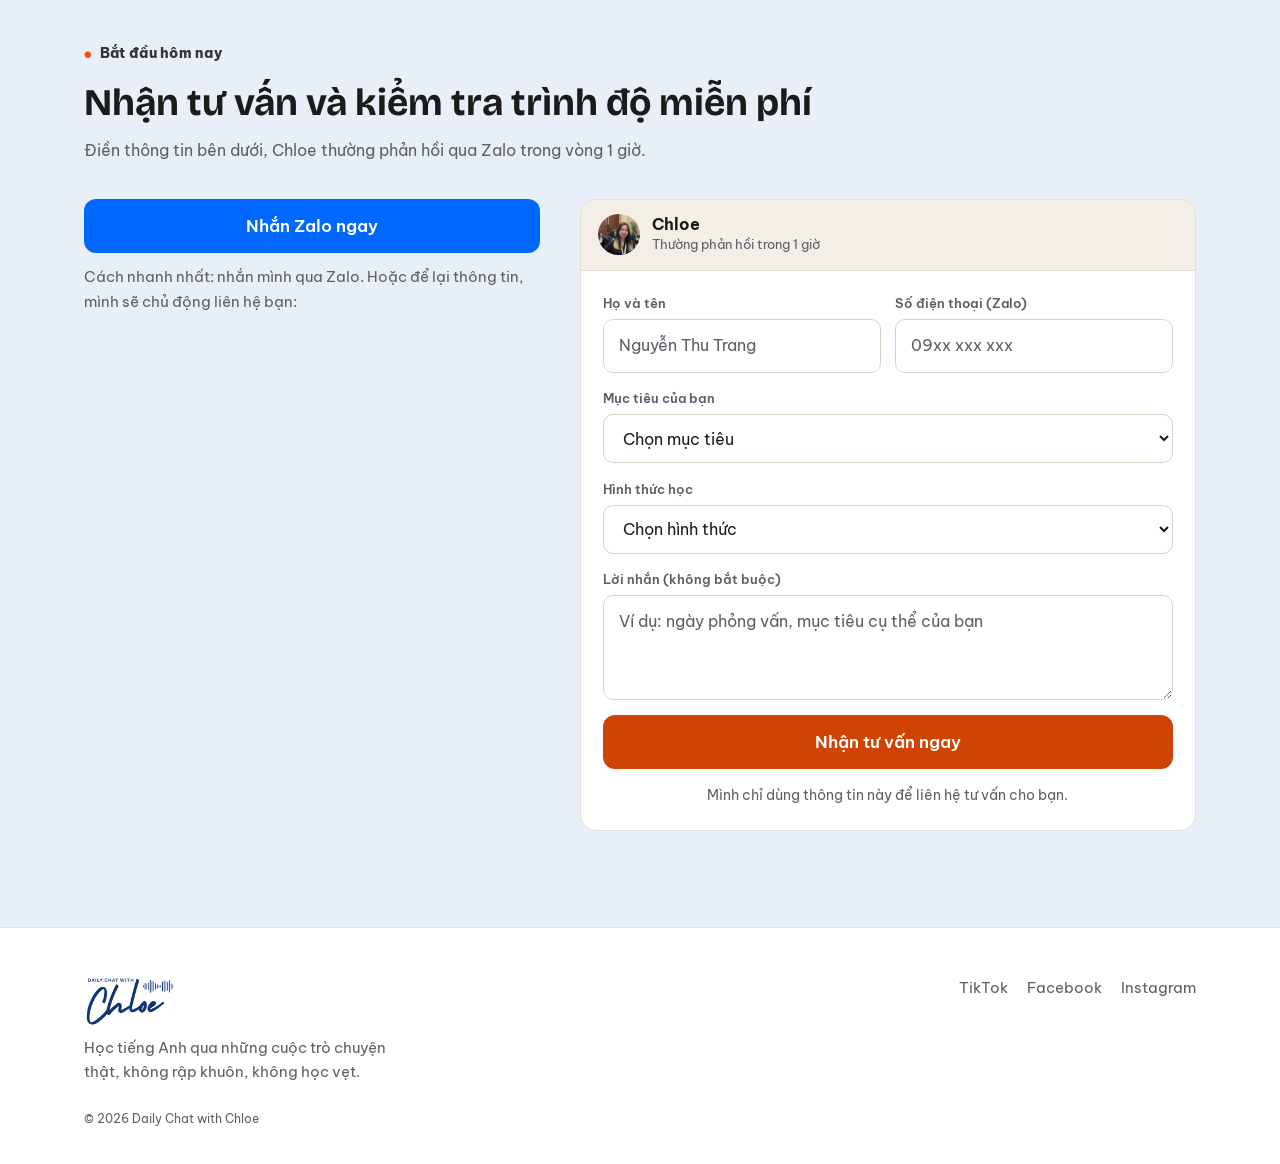
==== commit 44cc2f32: "Rev 11: go live with real contacts - Formspree endpoint, Zalo zalo.me link, TikTok, OG image v2 with" ====
--- a/site/index.html
+++ b/site/index.html
@@ -64,7 +64,7 @@
     </nav>
     <div class="head-actions">
       <span class="lang"><a href="index.en.html">EN</a><a href="index.html" class="on" aria-current="true">VI</a></span>
-      <a href="https://zaloapp.com/qr/p/1b4ahhjd1ysoh" target="_blank" rel="noopener" class="btn btn--primary head-cta" data-placement="header">Nhắn Zalo</a>
+      <a href="https://zalo.me/0376427464" target="_blank" rel="noopener noreferrer" class="btn btn--primary head-cta" data-placement="header">Nhắn Zalo</a>
     </div>
   </div>
 </header>
@@ -78,7 +78,7 @@
         <p class="display-kicker">Daily Chat.</p>
         <h1 class="hero-h1">Tiếng Anh giao tiếp online cho người đi làm. <mark>Nói thật hơn, tự tin hơn.</mark></h1>
         <div class="hero-ctas">
-          <a href="https://zaloapp.com/qr/p/1b4ahhjd1ysoh" target="_blank" rel="noopener" class="btn btn--primary btn--lg" data-placement="hero">Nhận tư vấn ngay</a>
+          <a href="https://zalo.me/0376427464" target="_blank" rel="noopener noreferrer" class="btn btn--primary btn--lg" data-placement="hero">Nhận tư vấn ngay</a>
         </div>
         <nav class="hero-menu" aria-label="Lối tắt">
           <a href="#enquiry"><span class="tri">→</span> Kiểm tra trình độ miễn phí <span class="num">01</span></a>
@@ -92,7 +92,6 @@
           <span class="meet-script" aria-hidden="true">Meet</span>
           <img class="meet-photo" src="assets/chloe-cutout-560.png" alt="Chloe" width="560" height="620" fetchpriority="high">
         </figure>
-        <p class="hero-name">Meet Chloe</p>
       </div>
     </div>
   </section>
@@ -164,7 +163,7 @@
         <h3>Đồng hành đến khi bạn tự tin đi phỏng vấn</h3>
         <p>Nếu gần đến ngày phỏng vấn mà bạn vẫn chưa tự tin, mình sẽ tiếp tục kèm miễn phí để bạn chuẩn bị tốt nhất.</p>
       </div>
-      <p class="small muted" style="margin-top:1rem">Học phí từ 4.900.000 đ, tùy trình độ hiện tại. <a href="https://zaloapp.com/qr/p/1b4ahhjd1ysoh" target="_blank" rel="noopener">Nhận tư vấn ngay</a>.</p>
+      <p class="small muted" style="margin-top:1rem">Học phí từ 4.900.000 đ, tùy trình độ hiện tại. <a href="https://zalo.me/0376427464" target="_blank" rel="noopener noreferrer">Nhận tư vấn ngay</a>.</p>
     </div>
   </section>
 
@@ -377,7 +376,7 @@
       </div>
       <div class="enquiry-grid">
         <div class="zalo-first">
-          <a href="https://zaloapp.com/qr/p/1b4ahhjd1ysoh" target="_blank" rel="noopener" class="btn btn--zalo btn--lg btn--block" data-placement="enquiry">Nhắn Zalo ngay</a>
+          <a href="https://zalo.me/0376427464" target="_blank" rel="noopener noreferrer" class="btn btn--zalo btn--lg btn--block" data-placement="enquiry">Nhắn Zalo ngay</a>
           <p class="muted">Cách nhanh nhất: nhắn mình qua Zalo. Hoặc để lại thông tin, mình sẽ chủ động liên hệ bạn:</p>
         </div>
         <div class="form-card">
@@ -388,7 +387,7 @@
               <p class="chat-card__status">Thường phản hồi trong 1 giờ</p>
             </div>
           </div>
-          <form action="REPLACE_FORMSPREE" method="POST" class="draft">
+          <form action="https://formspree.io/f/mrpzjoyy" method="POST">
             <div class="form-2col">
               <div class="field"><label class="flabel" for="f-name">Họ và tên</label><input required minlength="2" id="f-name" name="name" placeholder="Nguyễn Thu Trang" autocomplete="name"></div>
               <div class="field"><label class="flabel" for="f-contact">Số điện thoại (Zalo)</label><input required pattern="[0-9+ \(\)\-]{8,20}" id="f-contact" name="contact" placeholder="09xx xxx xxx" inputmode="tel" autocomplete="tel"></div>
@@ -427,9 +426,9 @@
       <p class="foot-tag muted">Học tiếng Anh qua những cuộc trò chuyện thật, không rập khuôn, không học vẹt.</p>
     </div>
     <nav class="foot-links" aria-label="Liên kết">
-      <a href="REPLACE_TIKTOK" class="draft">TikTok</a>
-      <a href="https://www.facebook.com/profile.php?id=61592623341942" target="_blank" rel="noopener">Facebook</a>
-      <a href="https://www.instagram.com/dailychatwchloe/" target="_blank" rel="noopener">Instagram</a>
+      <a href="https://www.tiktok.com/@dailychatwchloe" target="_blank" rel="noopener noreferrer">TikTok</a>
+      <a href="https://www.facebook.com/profile.php?id=61592623341942" target="_blank" rel="noopener noreferrer">Facebook</a>
+      <a href="https://www.instagram.com/dailychatwchloe/" target="_blank" rel="noopener noreferrer">Instagram</a>
     </nav>
     <p class="copyright">© <span id="year"></span> Daily Chat with Chloe</p>
   </div>
@@ -437,7 +436,7 @@
 
 <!-- ============ STICKY MOBILE CTA ============ -->
 <div class="sticky-cta" id="stickyCta">
-  <a href="https://zaloapp.com/qr/p/1b4ahhjd1ysoh" target="_blank" rel="noopener" class="btn btn--zalo" data-placement="sticky">Nhắn Zalo</a>
+  <a href="https://zalo.me/0376427464" target="_blank" rel="noopener noreferrer" class="btn btn--zalo" data-placement="sticky">Nhắn Zalo</a>
   <a href="#enquiry" class="btn btn--primary" data-placement="sticky">Nhận tư vấn ngay</a>
 </div>
 
--- a/site/assets/styles.css
+++ b/site/assets/styles.css
@@ -146,7 +146,6 @@
 .hero-menu a:hover{text-decoration:none;background:rgb(15 52 115 / .06)}
 .hero-menu .num{margin-left:auto;font-family:var(--font-display);font-weight:700;font-size:1.5rem}
 .hero-menu .tri{color:var(--teal-700);font-size:.8rem}
-.hero-name{font-weight:700;font-size:1.25rem;text-align:center;margin-top:1.1rem;font-family:var(--font-display)}
 .hero-cred{color:var(--teal-700);font-weight:600;text-align:center;font-family:var(--font-display)}
 @media(min-width:900px){.hero{padding-block:5rem 6.5rem}}
 .hero .wrap{display:grid;gap:2.75rem;align-items:center}
@@ -164,10 +163,10 @@
 .hero-ctas{display:flex;flex-wrap:wrap;gap:1.2rem;align-items:center;margin-top:1.9rem}
 .hero-chat{max-width:24.5rem;justify-self:center;width:100%}
 /* "Meet Chloe" poster (owner reference: Meet Desi): giant name behind, cutout in front, no arrows */
-.meet{position:relative;container-type:inline-size;margin:0 auto;width:100%;max-width:24rem;aspect-ratio:1/1.08;display:grid;place-items:end center}
+.meet{position:relative;container-type:inline-size;margin:0 auto;width:100%;max-width:24rem;aspect-ratio:1/1.16;display:grid;place-items:end center}
 .meet-script{position:absolute;left:2%;top:0;font-family:var(--font-display);font-weight:700;font-style:italic;font-size:clamp(1.9rem,5.5vw,2.6rem);color:var(--coral-500);transform:rotate(-8deg);z-index:2;line-height:1}
-.meet-word{position:absolute;left:50%;top:4%;transform:translateX(-50%);font-family:var(--font-display);font-weight:800;font-size:clamp(5.6rem,38cqw,8.75rem);max-width:112%;line-height:1;letter-spacing:-.03em;color:var(--teal-900);opacity:.26;white-space:nowrap;user-select:none;z-index:0}
-.meet-photo{position:relative;z-index:1;width:88%;height:auto;max-height:100%;object-fit:contain;object-position:50% 100%;border-radius:0;display:block}
+.meet-word{position:absolute;left:50%;top:-5%;transform:translateX(-50%);font-family:var(--font-display);font-weight:800;font-size:clamp(5.6rem,38cqw,8.75rem);max-width:112%;line-height:1;letter-spacing:-.03em;color:var(--teal-900);opacity:.26;white-space:nowrap;user-select:none;z-index:0}
+.meet-photo{position:relative;z-index:1;width:74%;height:auto;max-height:100%;object-fit:contain;object-position:50% 100%;border-radius:0;display:block}
 .hero-cred{display:none}
 
 /* ---------- Result claim (owner copy) ---------- */
@@ -354,8 +353,6 @@
 @media(min-width:1024px){.sticky-cta{display:none}body{padding-bottom:0}}
 
 
-/* ---------- Draft placeholders ---------- */
-.draft{}
 
 /* ---------- Reduced motion ---------- */
 @media(prefers-reduced-motion:reduce){
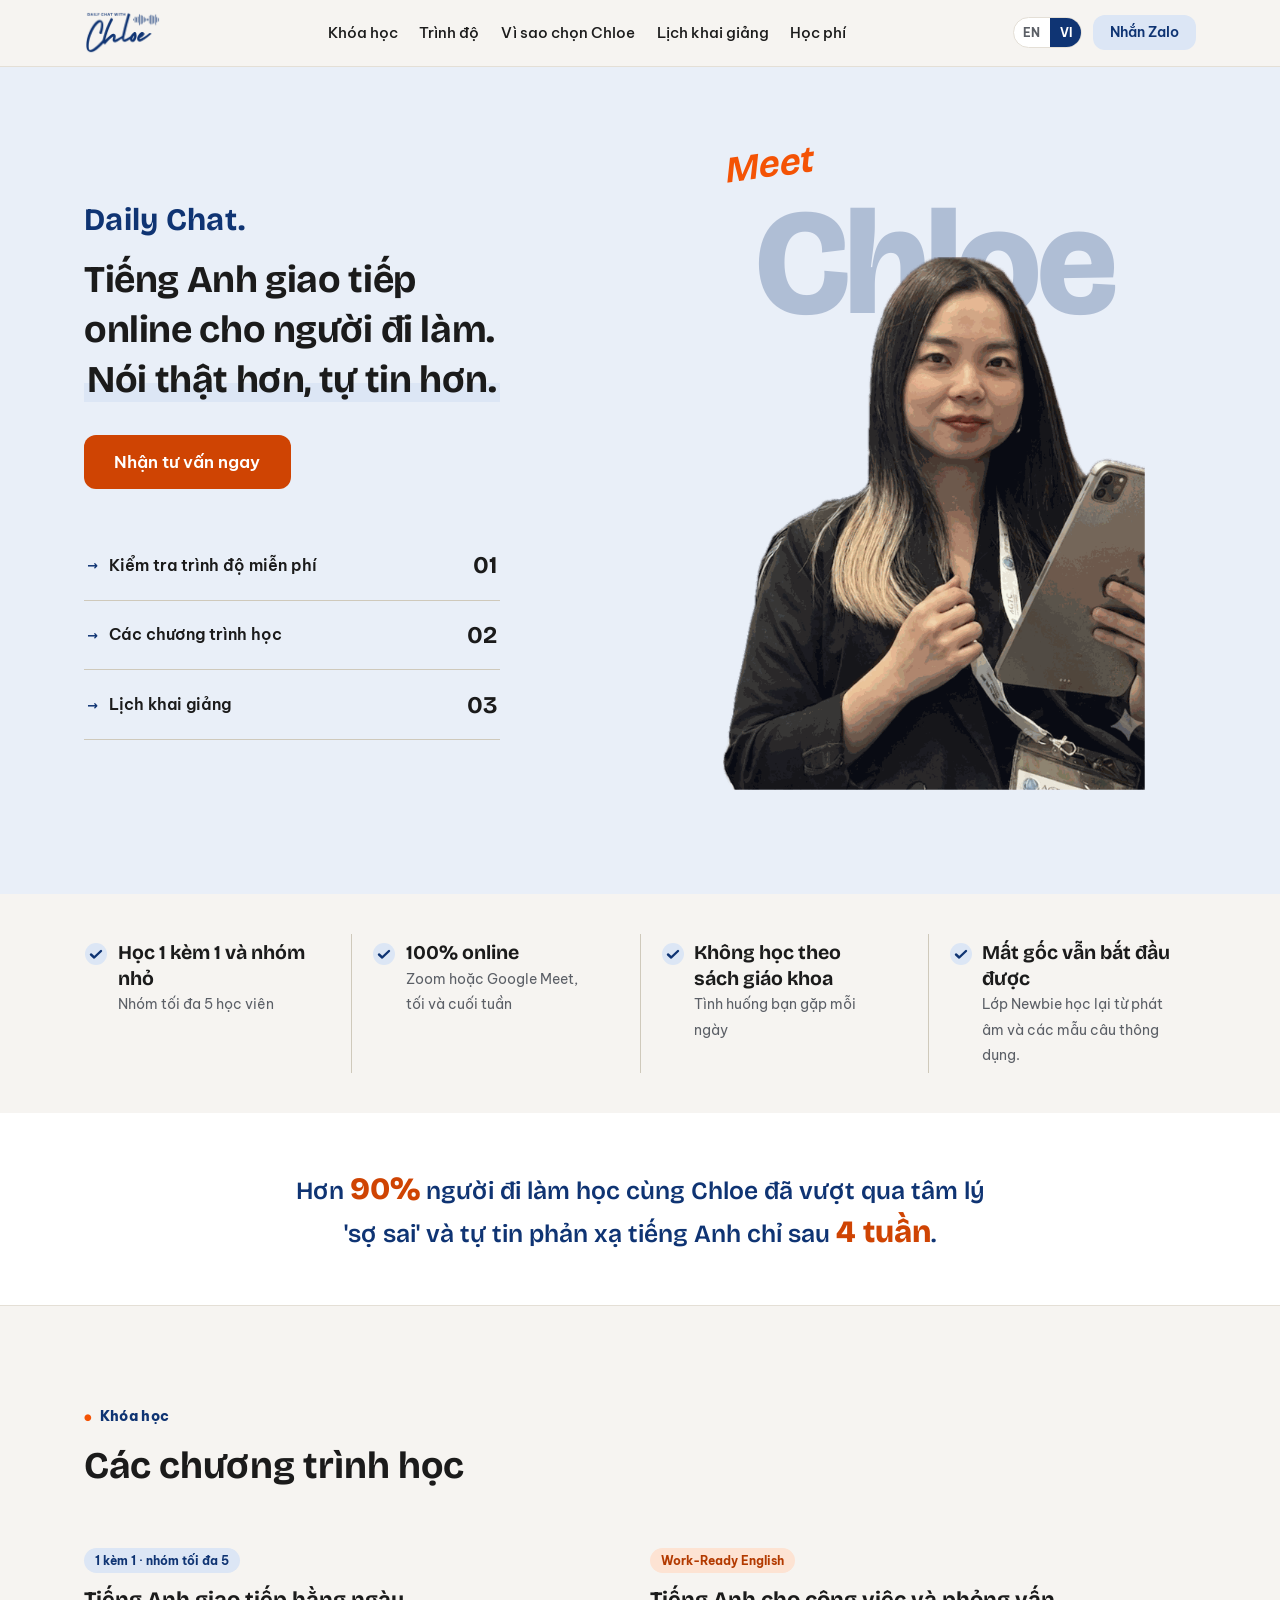
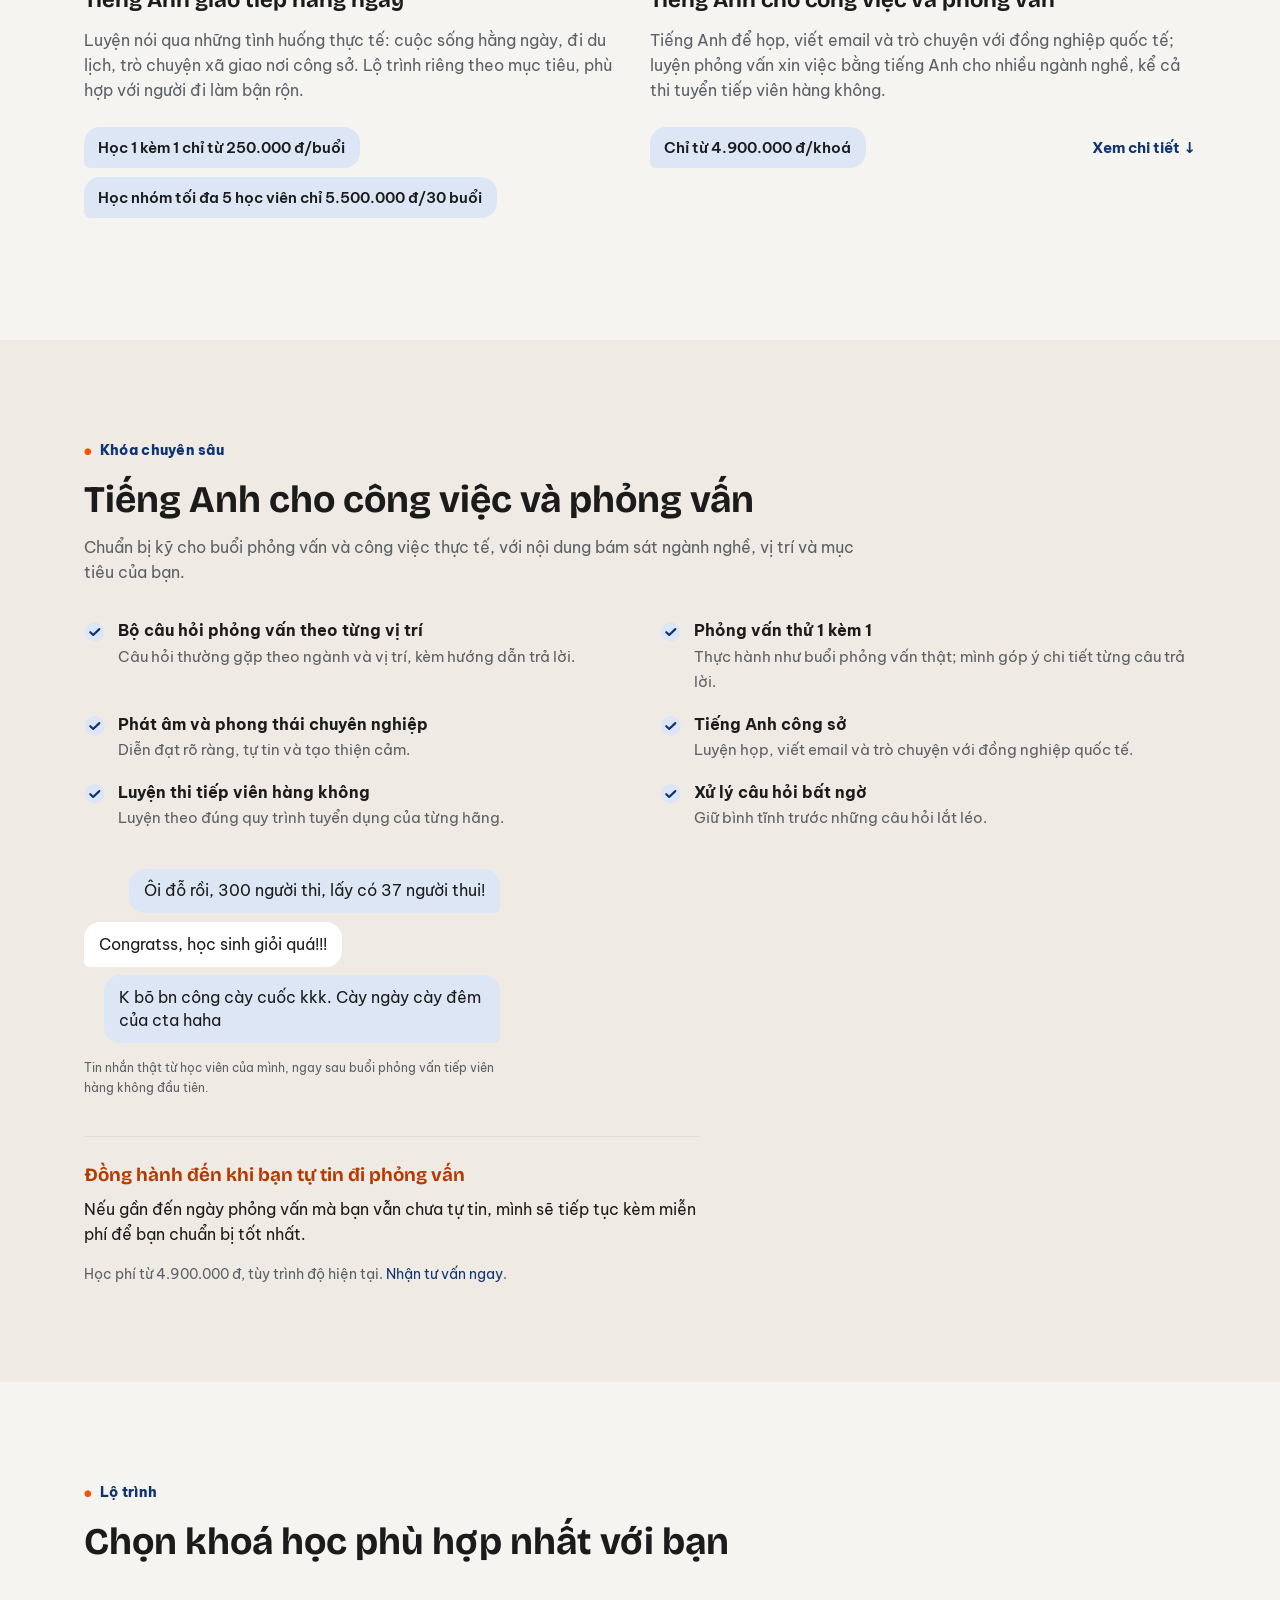
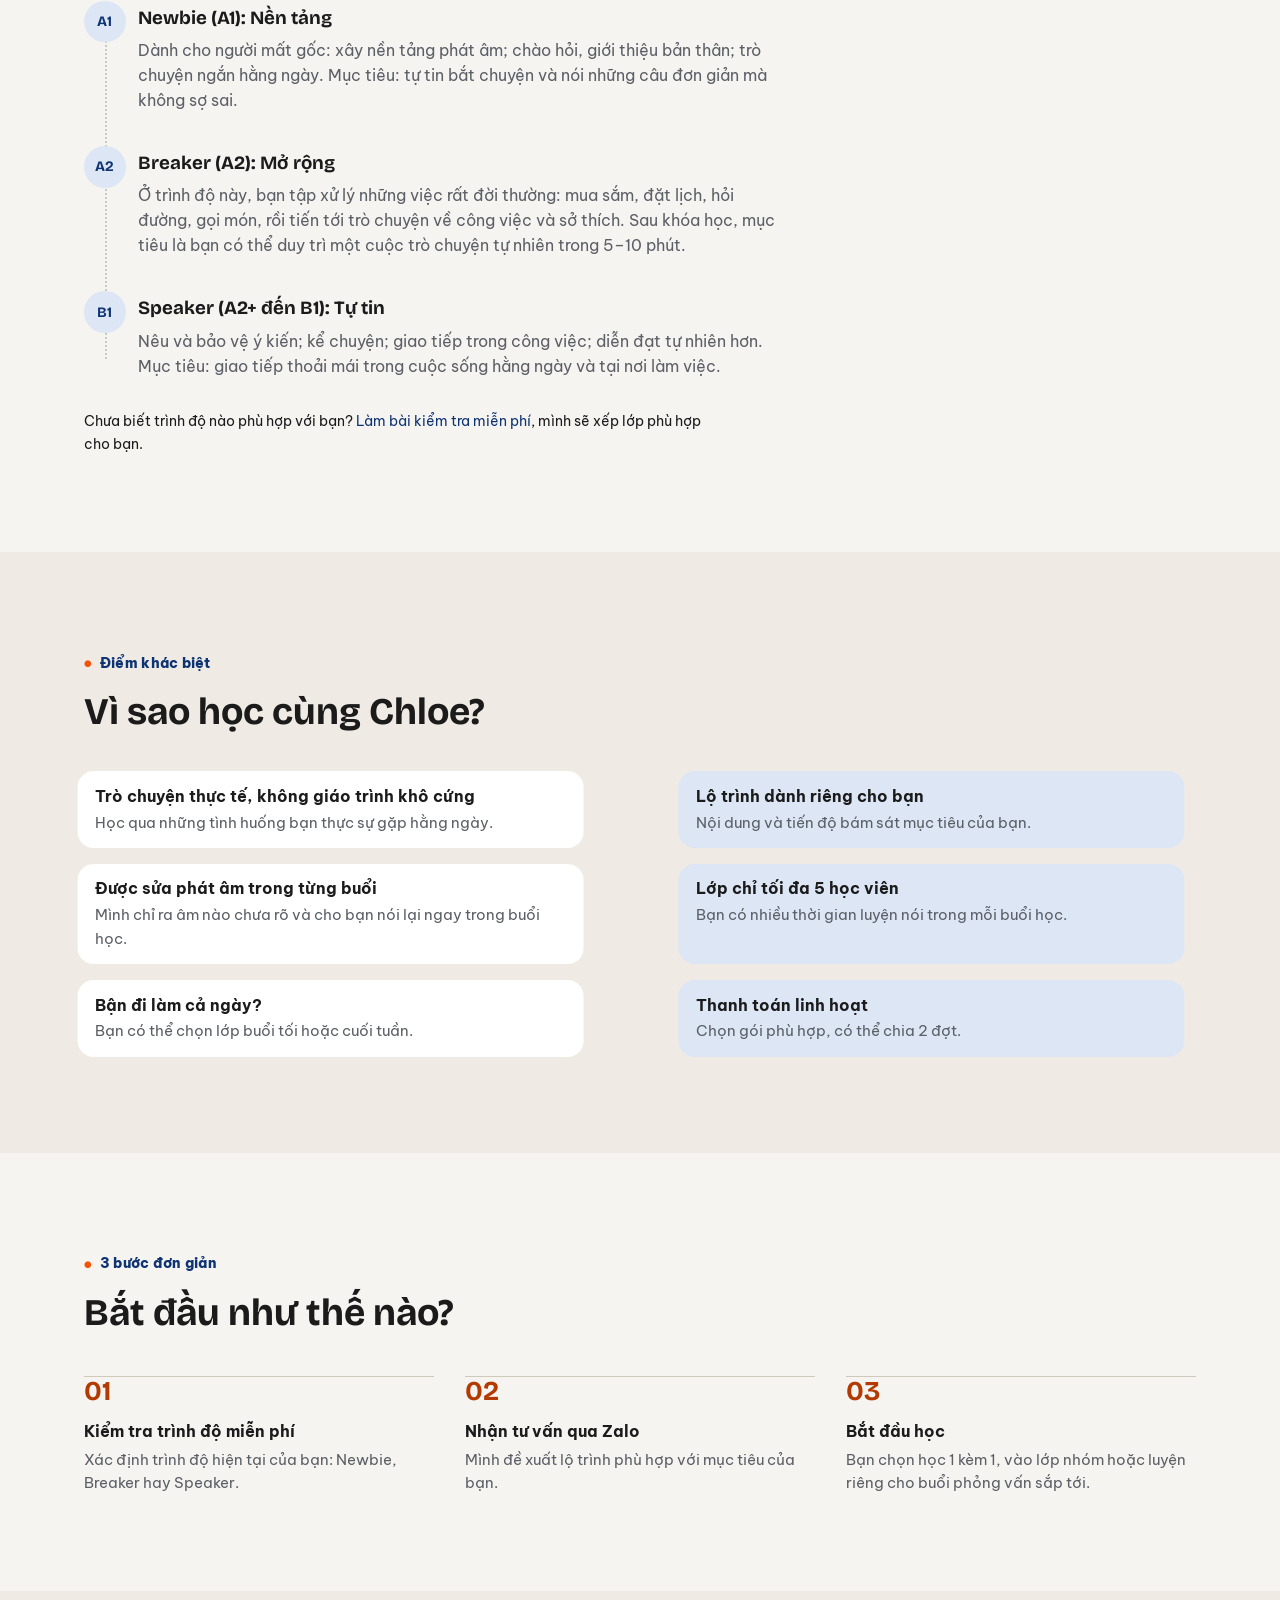
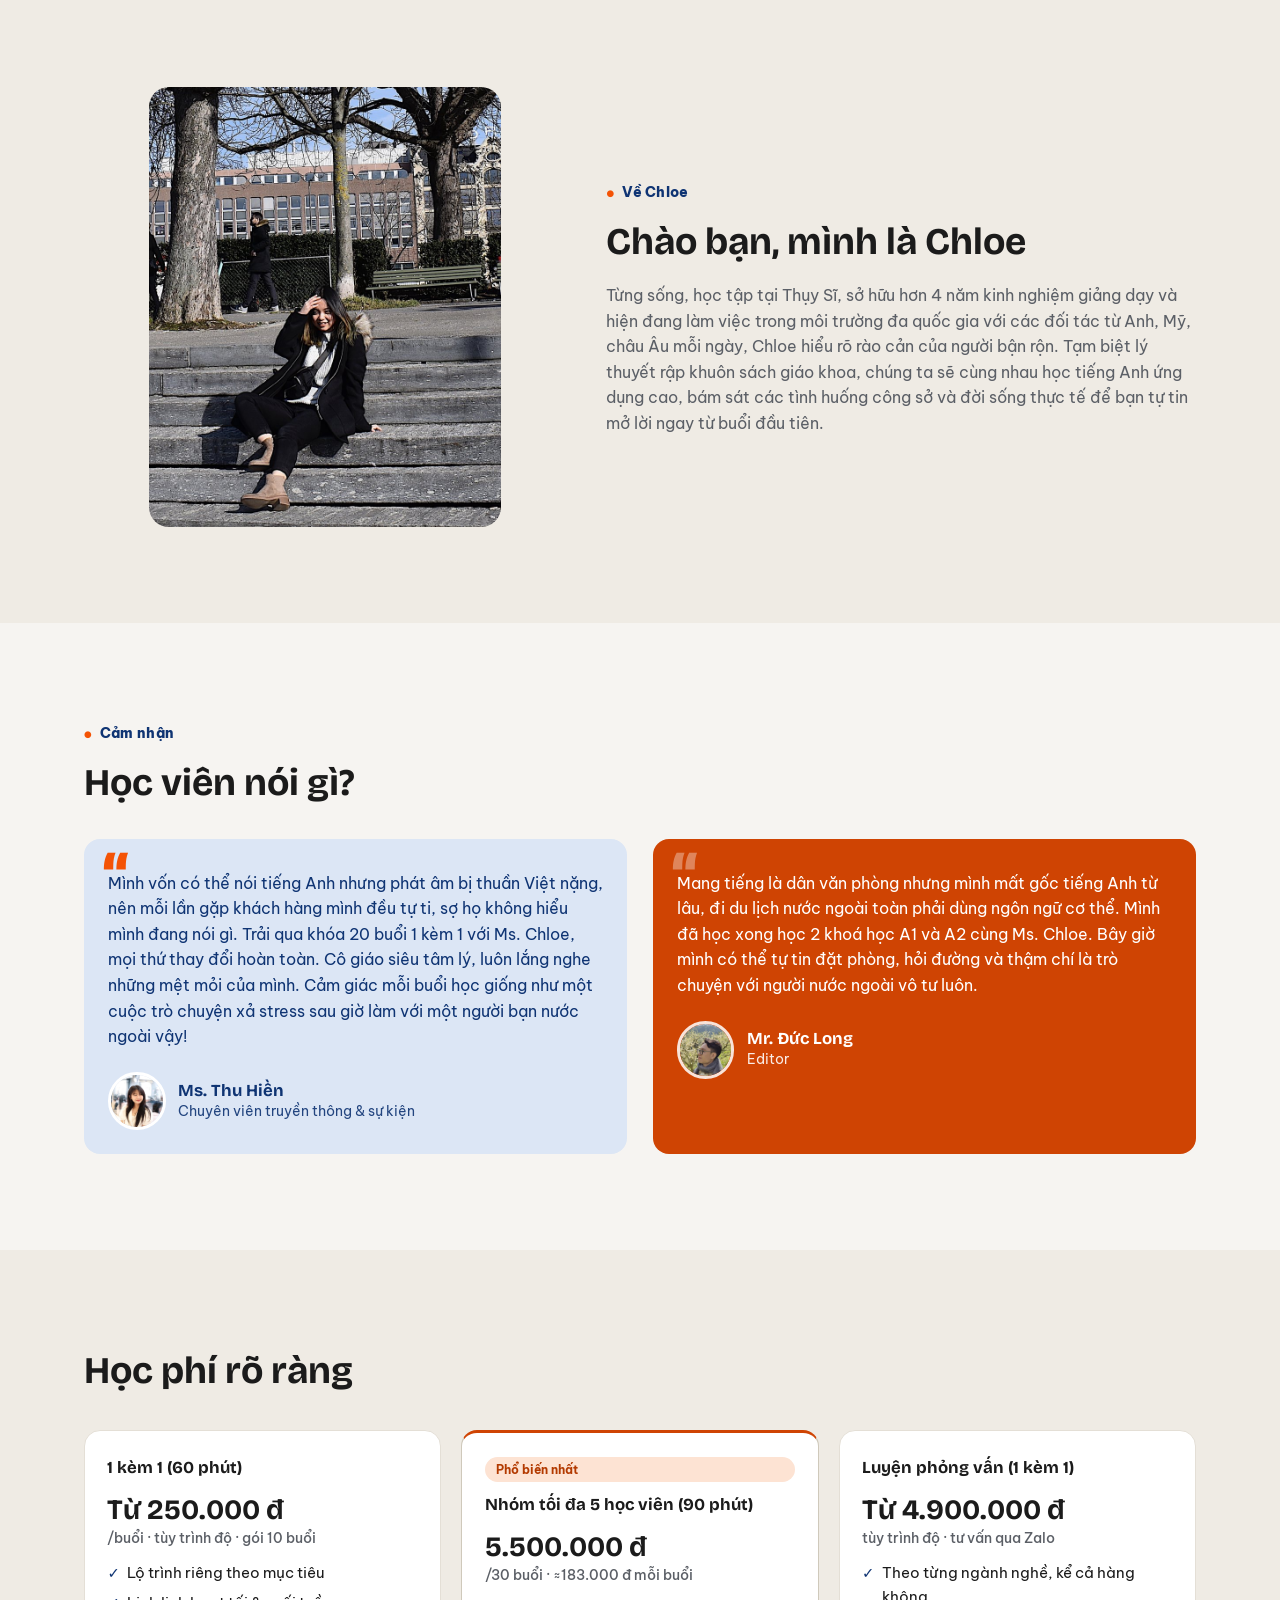
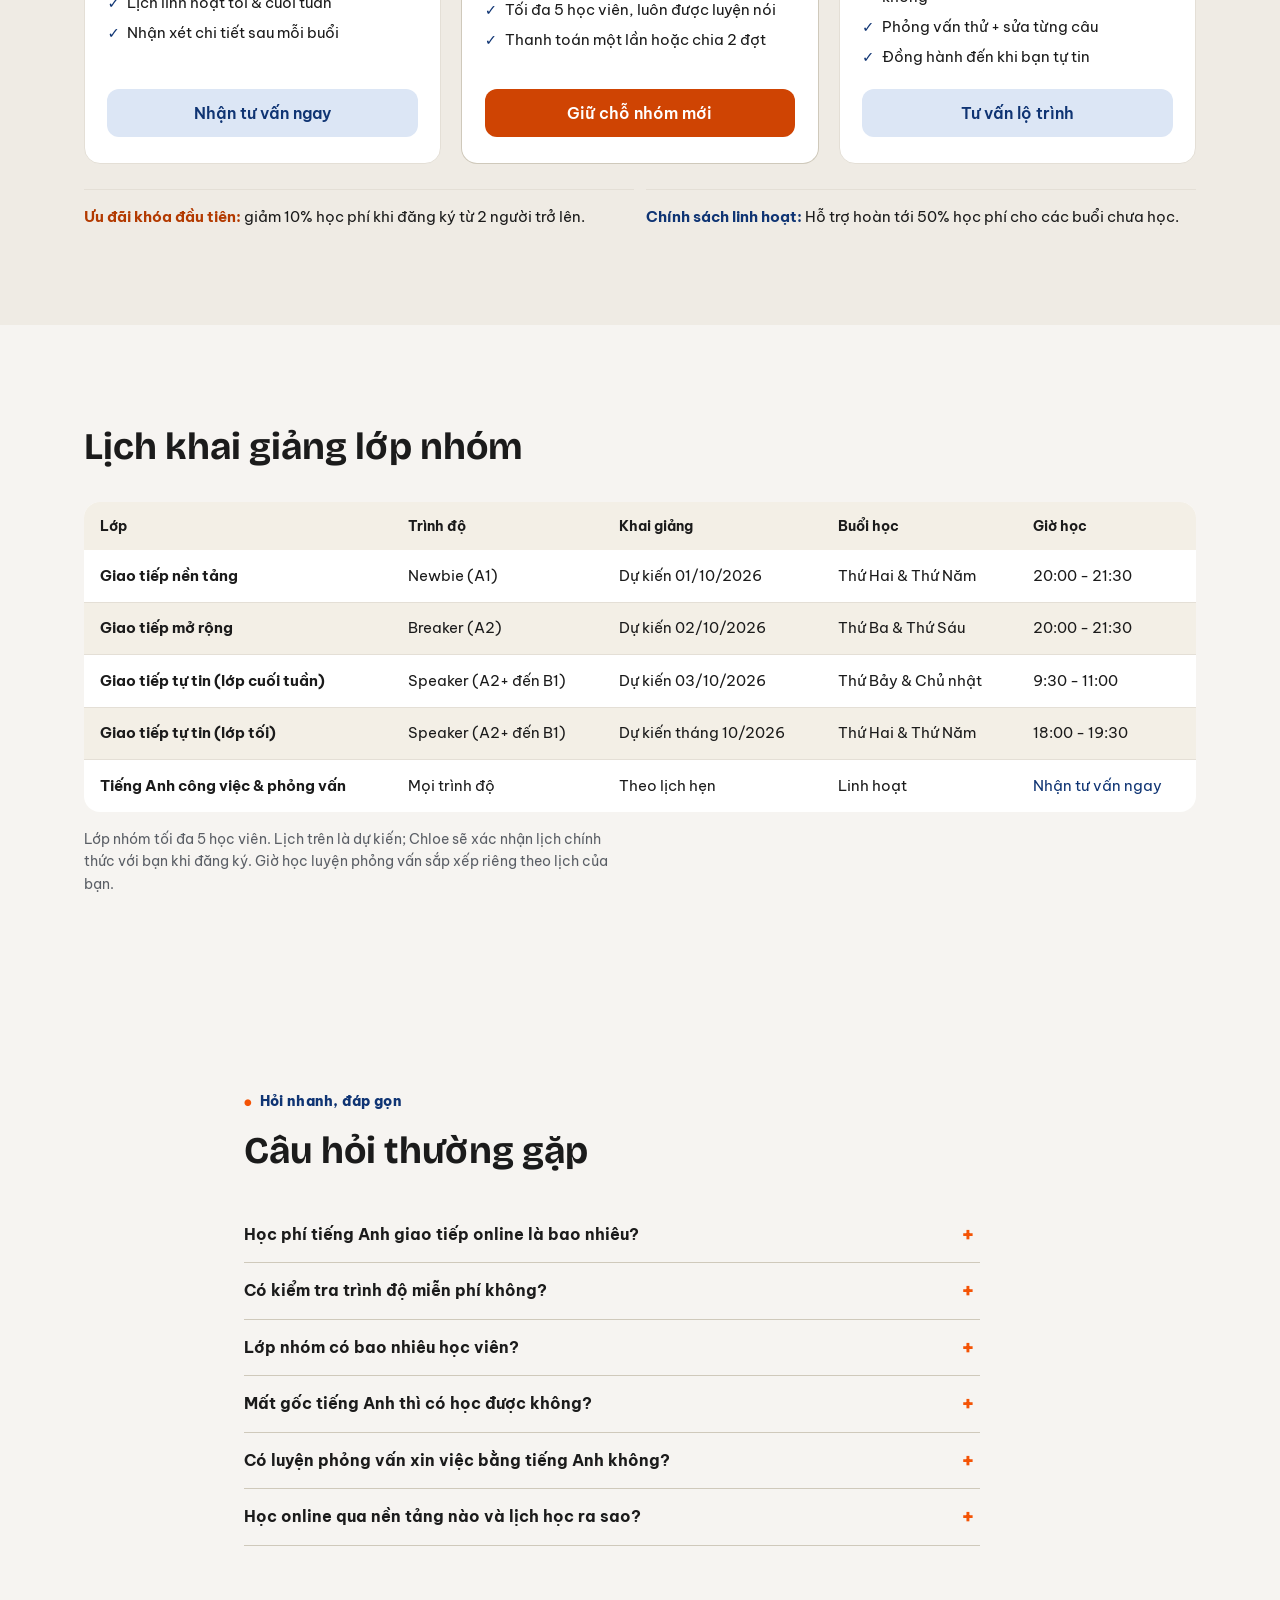
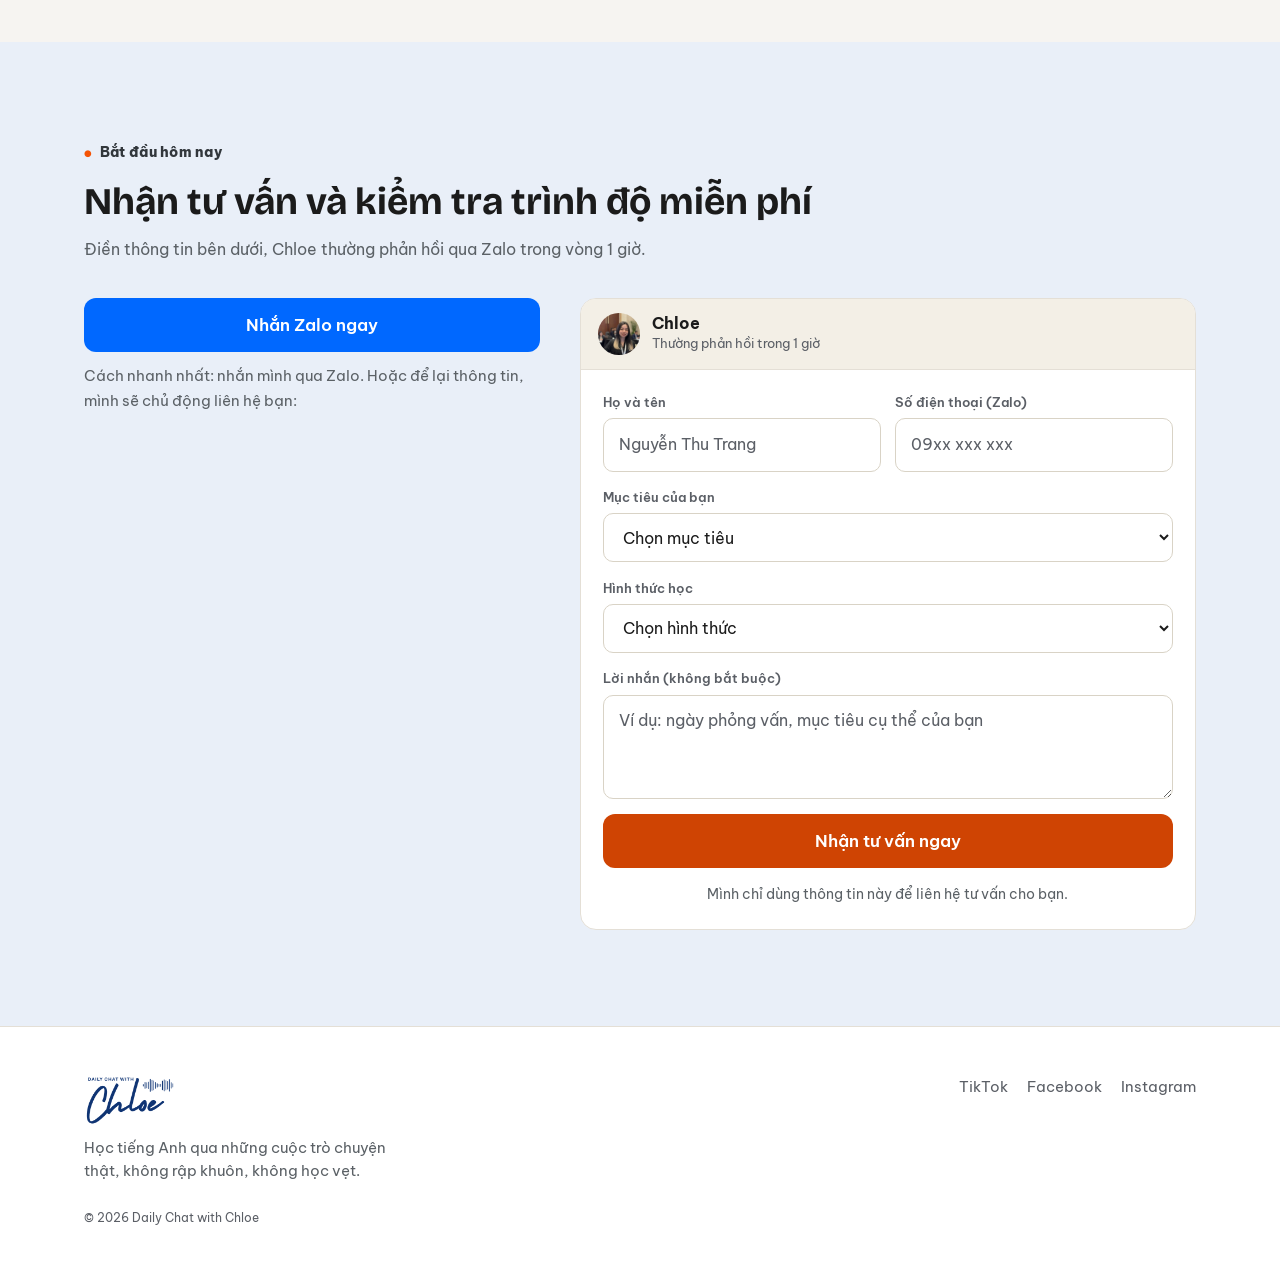
==== commit b4829cc9: "Rev 12: owner round - Meet above the name, her own pre-cut photo (Ms. Choe 4), larger desktop hero, " ====
--- a/site/index.html
+++ b/site/index.html
@@ -90,7 +90,7 @@
         <figure class="meet">
           <span class="meet-word" aria-hidden="true">Chloe</span>
           <span class="meet-script" aria-hidden="true">Meet</span>
-          <img class="meet-photo" src="assets/chloe-cutout-560.png" alt="Chloe" width="560" height="620" fetchpriority="high">
+          <img class="meet-photo" src="assets/chloe-cutout-560.png" alt="Chloe" width="560" height="707" fetchpriority="high">
         </figure>
       </div>
     </div>
@@ -322,7 +322,7 @@
               <tr><td><b>Giao tiếp mở rộng</b></td><td data-l="Trình độ">Breaker (A2)</td><td data-l="Khai giảng">Dự kiến 02/10/2026</td><td data-l="Buổi học">Thứ Ba &amp; Thứ Sáu</td><td data-l="Giờ học">20:00 - 21:30</td></tr>
               <tr><td><b>Giao tiếp tự tin (lớp cuối tuần)</b></td><td data-l="Trình độ">Speaker (A2+ đến B1)</td><td data-l="Khai giảng">Dự kiến 03/10/2026</td><td data-l="Buổi học">Thứ Bảy &amp; Chủ nhật</td><td data-l="Giờ học">9:30 - 11:00</td></tr>
               <tr><td><b>Giao tiếp tự tin (lớp tối)</b></td><td data-l="Trình độ">Speaker (A2+ đến B1)</td><td data-l="Khai giảng">Dự kiến tháng 10/2026</td><td data-l="Buổi học">Thứ Hai &amp; Thứ Năm</td><td data-l="Giờ học">18:00 - 19:30</td></tr>
-              <tr><td><b>Tiếng Anh công việc &amp; phỏng vấn</b></td><td data-l="Trình độ">Mọi trình độ</td><td data-l="Khai giảng">Theo lịch hẹn</td><td data-l="Buổi học">Linh hoạt</td><td data-l="Giờ học">Thoả thuận riêng</td></tr>
+              <tr><td><b>Tiếng Anh công việc &amp; phỏng vấn</b></td><td data-l="Trình độ">Mọi trình độ</td><td data-l="Khai giảng">Theo lịch hẹn</td><td data-l="Buổi học">Linh hoạt</td><td data-l="Giờ học"><a href="https://zalo.me/0376427464" target="_blank" rel="noopener noreferrer">Nhận tư vấn ngay</a></td></tr>
             </tbody>
           </table>
         </div>
--- a/site/assets/styles.css
+++ b/site/assets/styles.css
@@ -158,15 +158,15 @@
   .hero .hero-chat{grid-row:4;margin-top:1.4rem}
   .hero .hero-menu{grid-row:5;width:100%;margin-top:.6rem;max-width:none}
 }
-@media(min-width:900px){.hero .wrap{grid-template-columns:1fr 1fr;gap:4rem}.hero .hero-chat{max-width:27rem}.hero .meet{max-width:26rem}}
+@media(min-width:900px){.hero .wrap{grid-template-columns:1fr 1fr;gap:4rem}.hero .hero-chat{max-width:30rem}.hero .meet{max-width:30rem}}
 .hero h1{max-width:22ch}
 .hero-ctas{display:flex;flex-wrap:wrap;gap:1.2rem;align-items:center;margin-top:1.9rem}
 .hero-chat{max-width:24.5rem;justify-self:center;width:100%}
 /* "Meet Chloe" poster (owner reference: Meet Desi): giant name behind, cutout in front, no arrows */
-.meet{position:relative;container-type:inline-size;margin:0 auto;width:100%;max-width:24rem;aspect-ratio:1/1.16;display:grid;place-items:end center}
-.meet-script{position:absolute;left:2%;top:0;font-family:var(--font-display);font-weight:700;font-style:italic;font-size:clamp(1.9rem,5.5vw,2.6rem);color:var(--coral-500);transform:rotate(-8deg);z-index:2;line-height:1}
-.meet-word{position:absolute;left:50%;top:-5%;transform:translateX(-50%);font-family:var(--font-display);font-weight:800;font-size:clamp(5.6rem,38cqw,8.75rem);max-width:112%;line-height:1;letter-spacing:-.03em;color:var(--teal-900);opacity:.26;white-space:nowrap;user-select:none;z-index:0}
-.meet-photo{position:relative;z-index:1;width:74%;height:auto;max-height:100%;object-fit:contain;object-position:50% 100%;border-radius:0;display:block}
+.meet{position:relative;container-type:inline-size;margin:0 auto;width:100%;max-width:26rem;aspect-ratio:1/1.34;display:grid;place-items:end center}
+.meet-script{position:absolute;left:6%;top:0;font-family:var(--font-display);font-weight:700;font-style:italic;font-size:clamp(1.7rem,4.5vw,2.3rem);color:var(--coral-500);transform:rotate(-8deg);z-index:2;line-height:1}
+.meet-word{position:absolute;left:50%;top:2.6rem;transform:translateX(-50%);font-family:var(--font-display);font-weight:800;font-size:clamp(5.6rem,40cqw,9.4rem);max-width:112%;line-height:1;letter-spacing:-.03em;color:var(--teal-900);opacity:.26;white-space:nowrap;user-select:none;z-index:0}
+.meet-photo{position:relative;z-index:1;width:88%;height:auto;max-height:86%;object-fit:contain;object-position:50% 100%;border-radius:0;display:block}
 .hero-cred{display:none}
 
 /* ---------- Result claim (owner copy) ---------- */
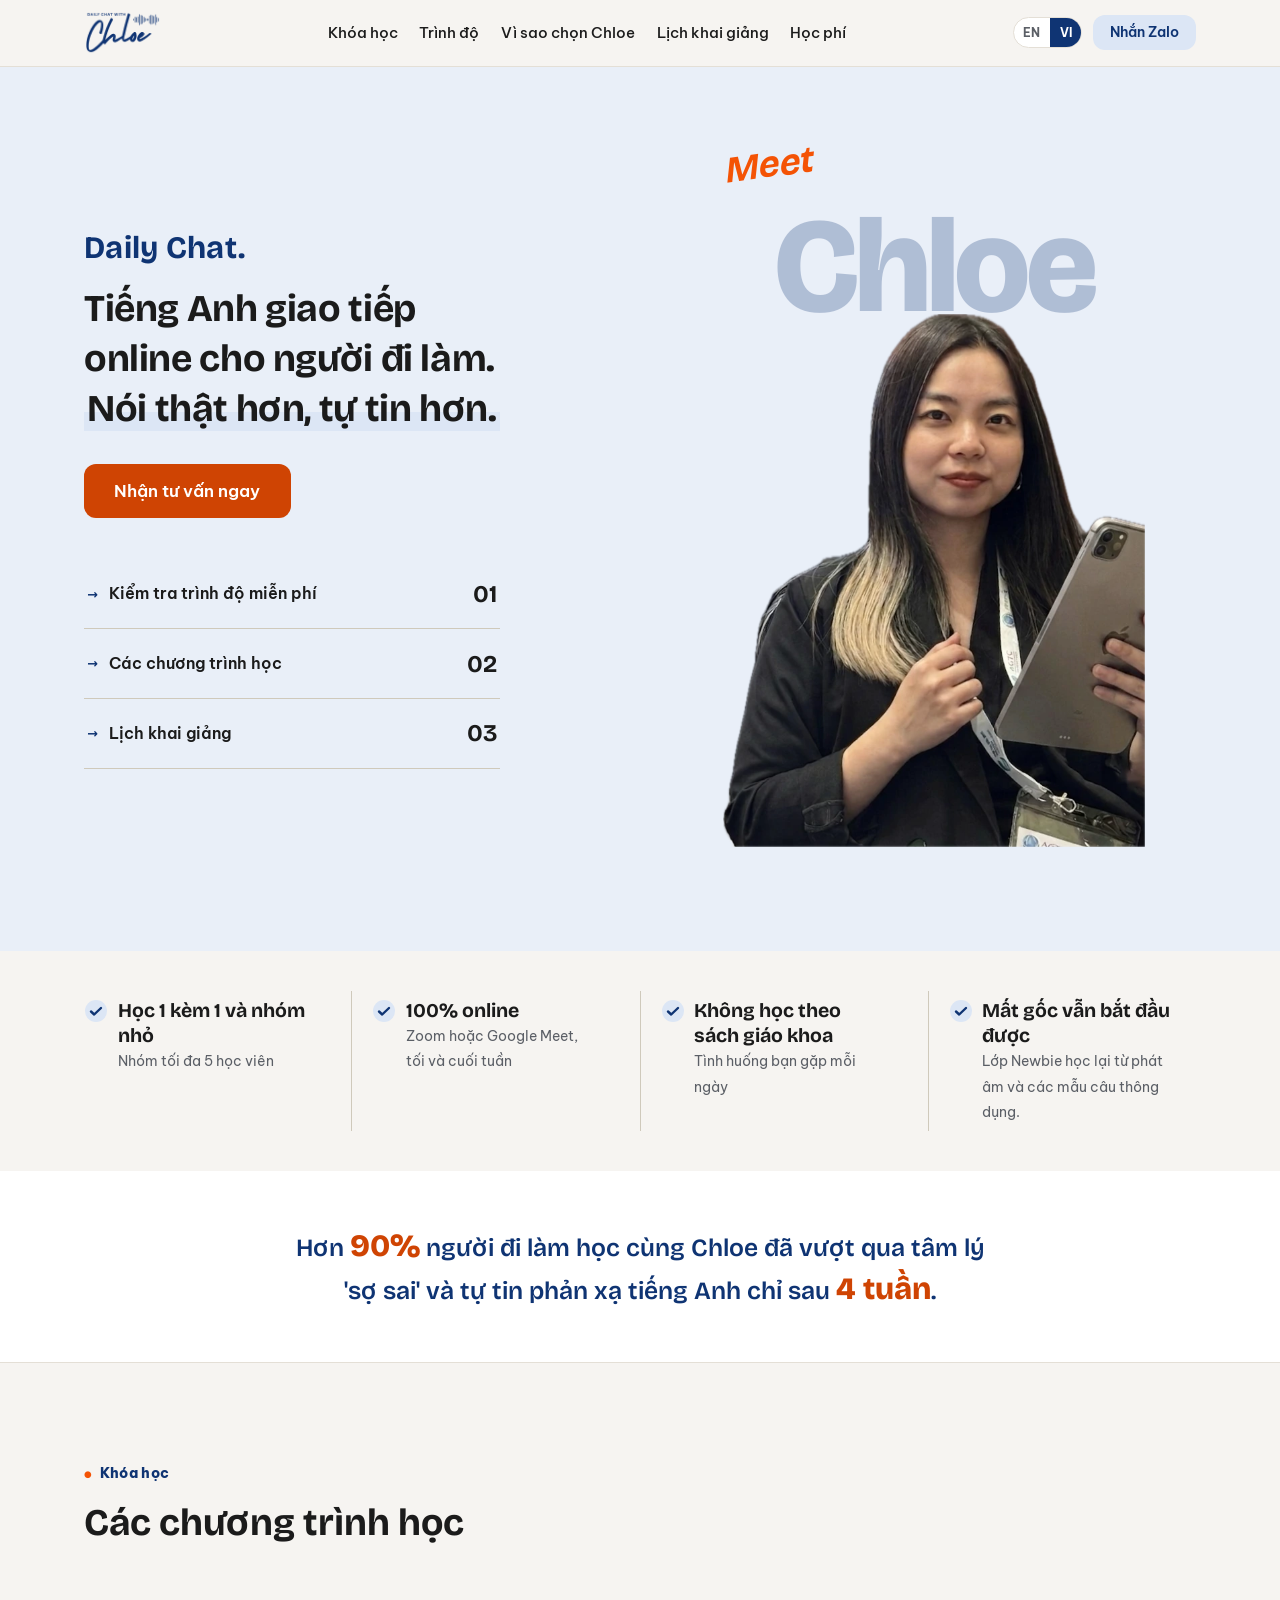
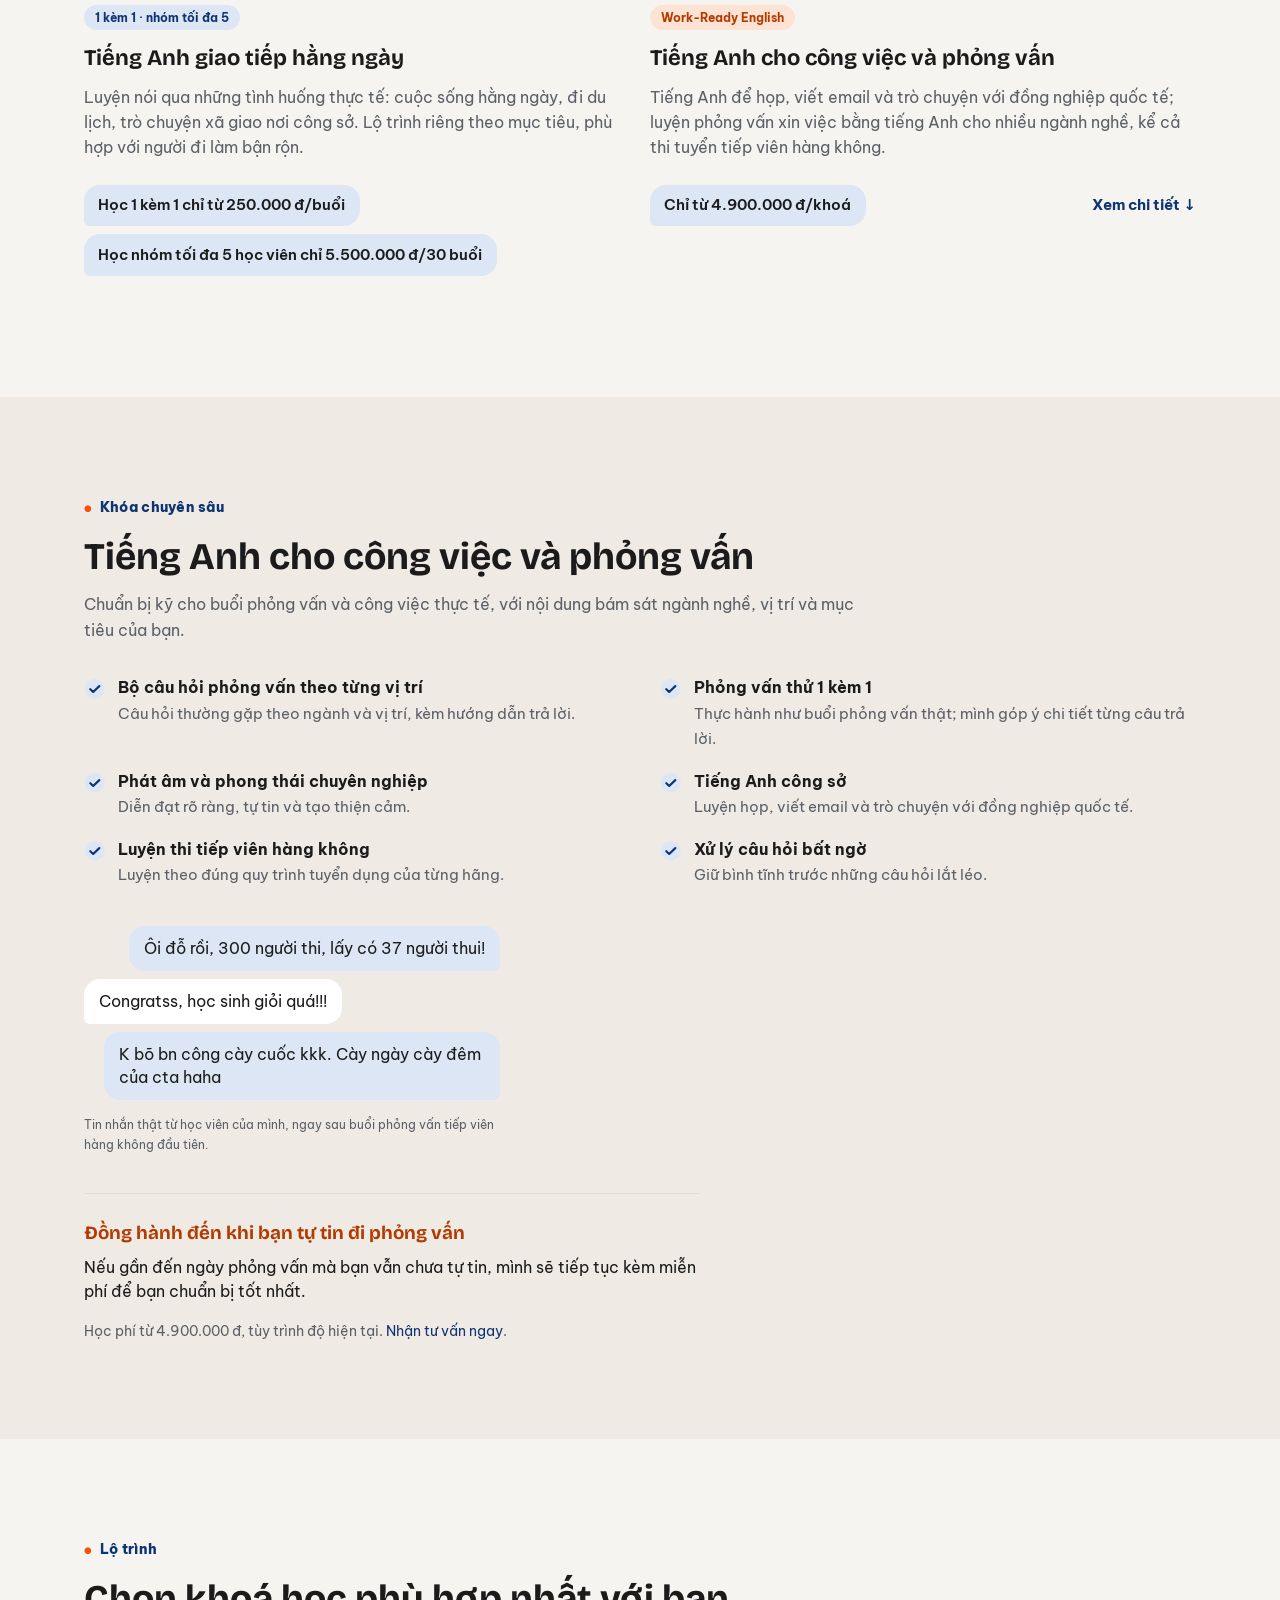
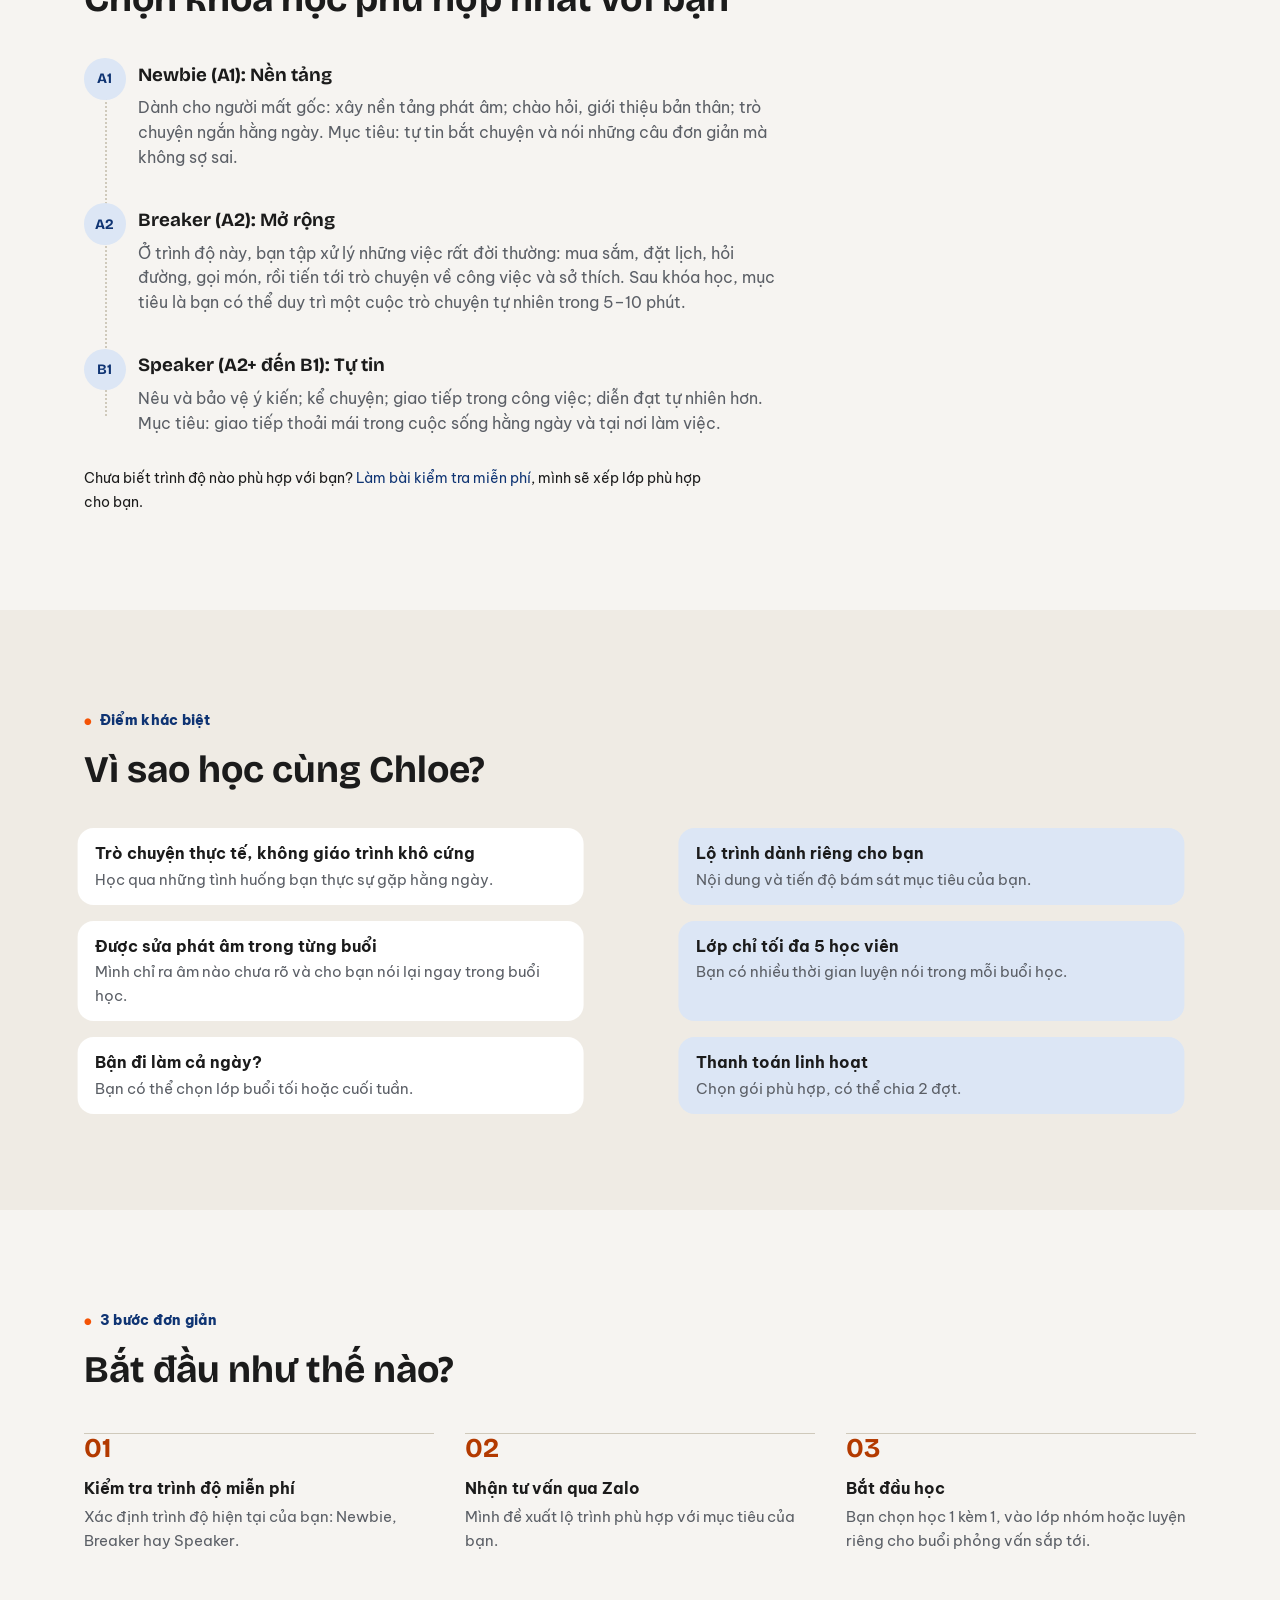
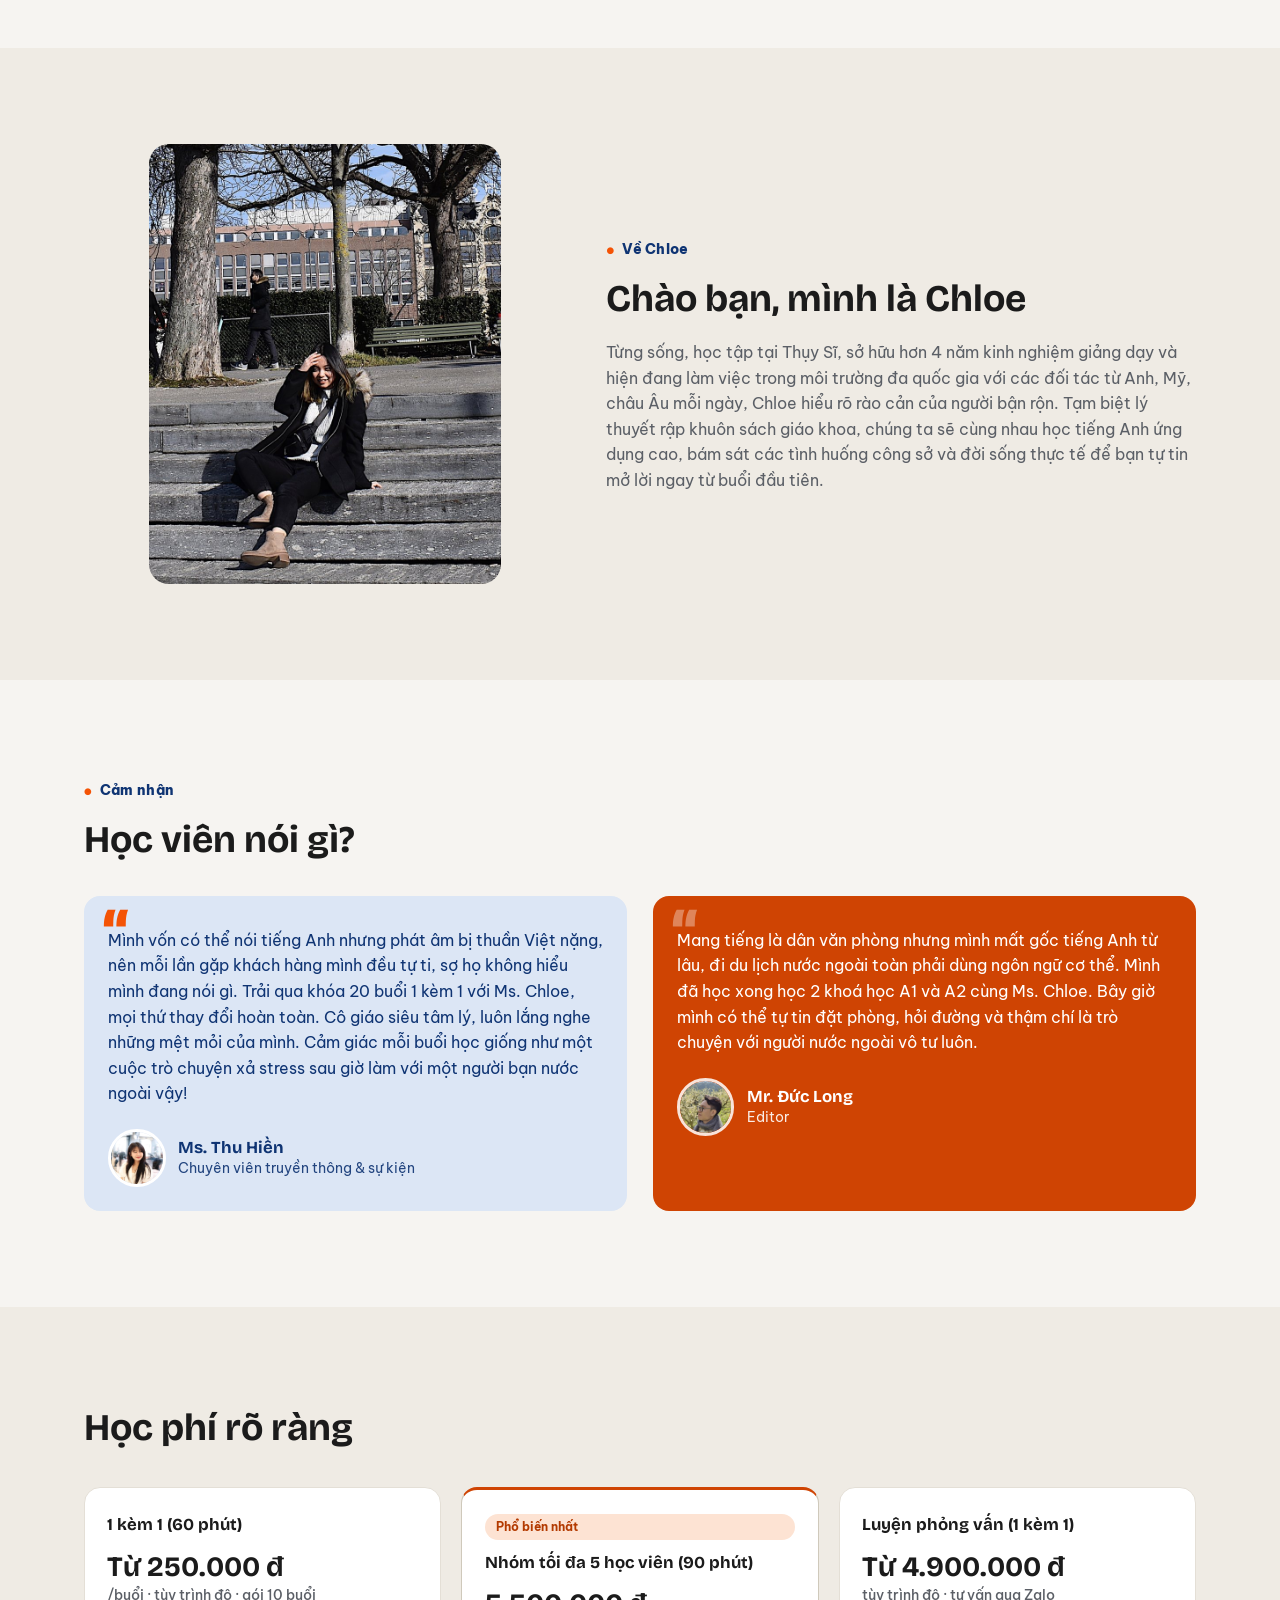
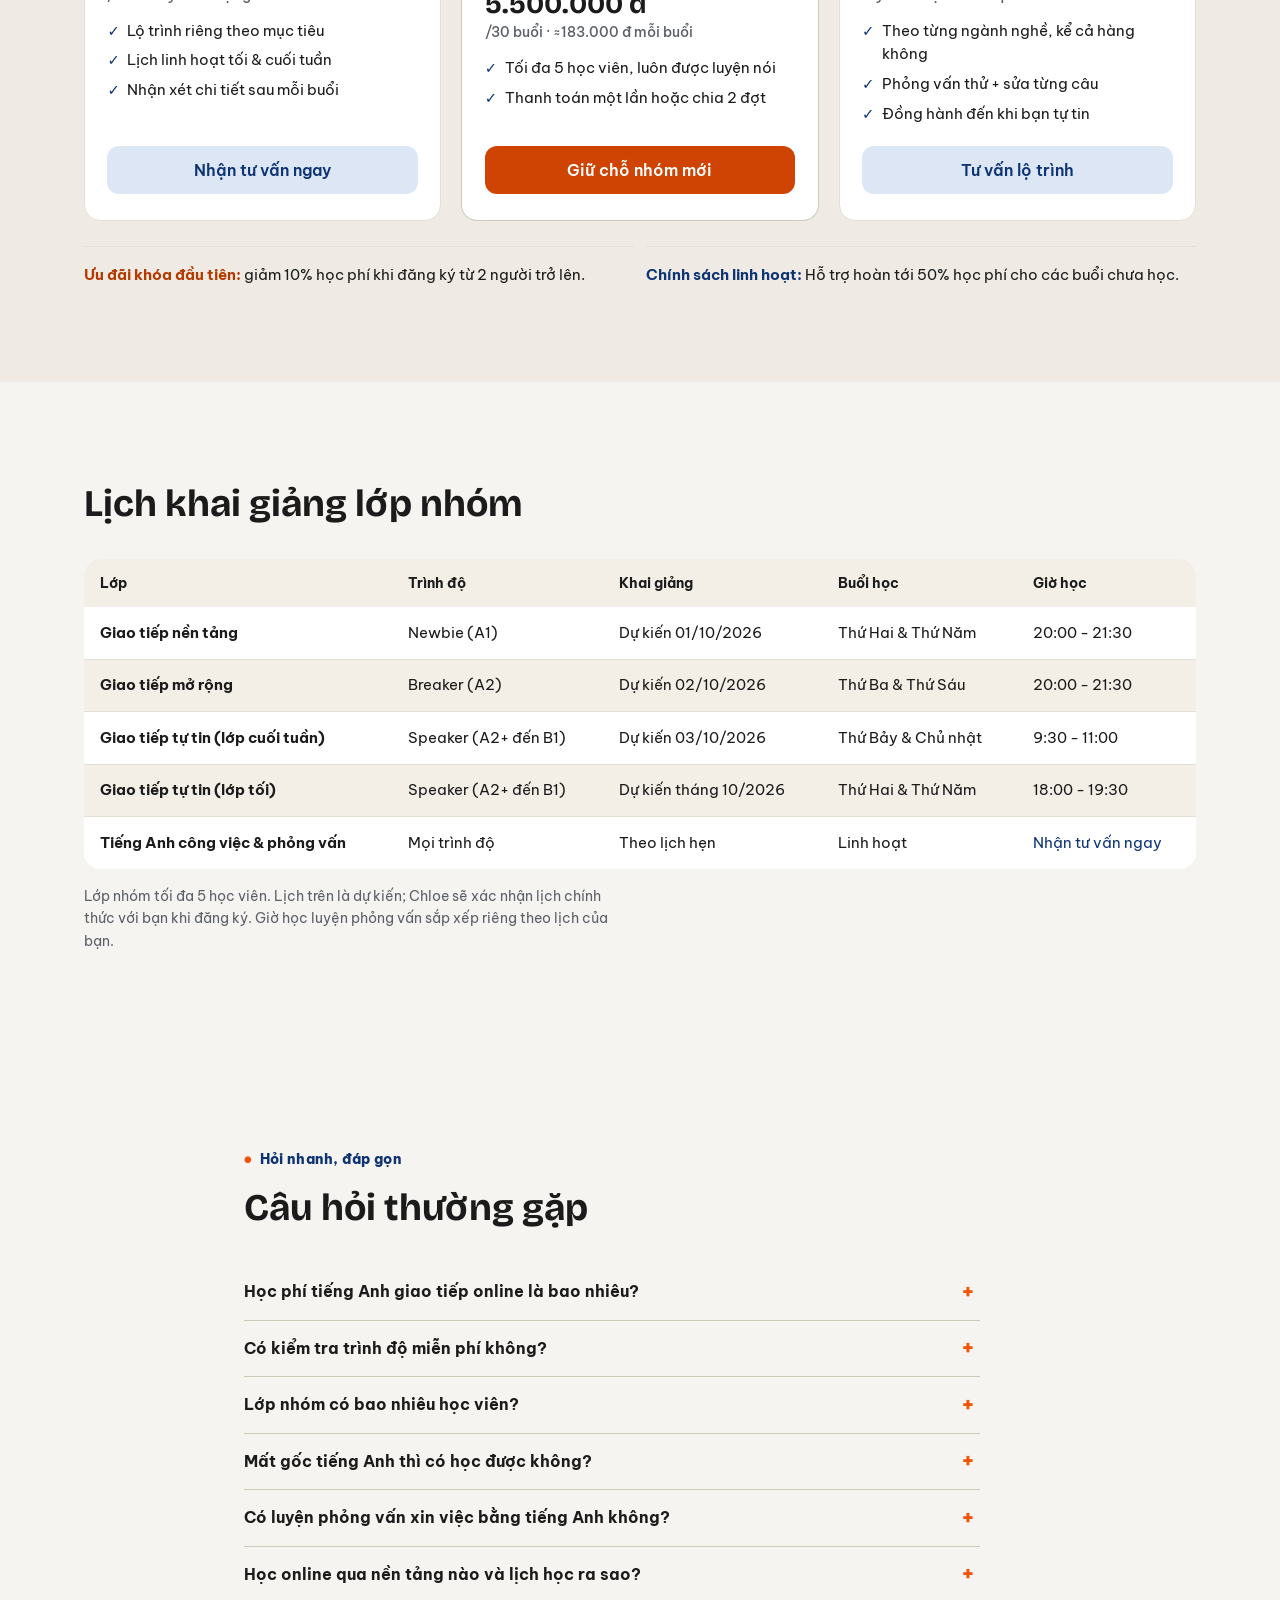
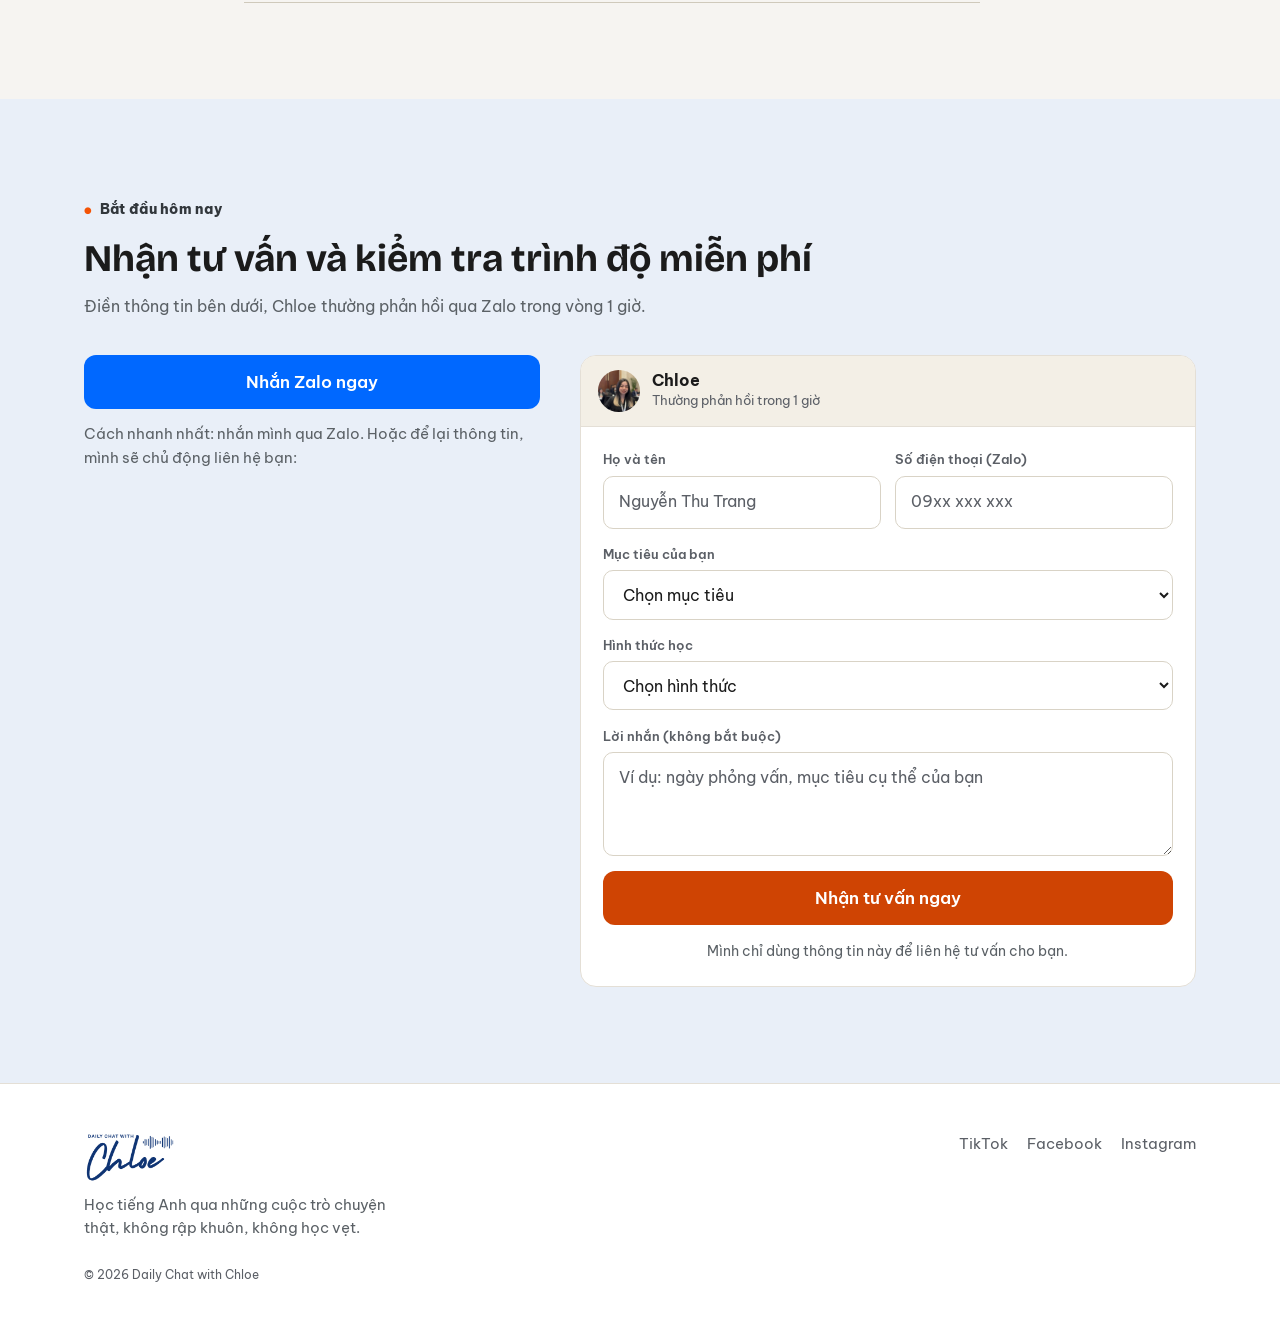
==== commit ef808dcc: "Rev 13: name never covered (flow hero layout), Gemini sparkle inpainted out, full-res WebP fixes fac" ====
--- a/site/index.html
+++ b/site/index.html
@@ -88,9 +88,9 @@
       </div>
       <div class="hero-chat">
         <figure class="meet">
+          <span class="meet-script" aria-hidden="true">Meet</span>
           <span class="meet-word" aria-hidden="true">Chloe</span>
-          <span class="meet-script" aria-hidden="true">Meet</span>
-          <img class="meet-photo" src="assets/chloe-cutout-560.png" alt="Chloe" width="560" height="707" fetchpriority="high">
+          <img class="meet-photo" src="assets/chloe-cutout.webp" alt="Chloe" width="628" height="793" fetchpriority="high">
         </figure>
       </div>
     </div>
--- a/site/assets/styles.css
+++ b/site/assets/styles.css
@@ -163,10 +163,11 @@
 .hero-ctas{display:flex;flex-wrap:wrap;gap:1.2rem;align-items:center;margin-top:1.9rem}
 .hero-chat{max-width:24.5rem;justify-self:center;width:100%}
 /* "Meet Chloe" poster (owner reference: Meet Desi): giant name behind, cutout in front, no arrows */
-.meet{position:relative;container-type:inline-size;margin:0 auto;width:100%;max-width:26rem;aspect-ratio:1/1.34;display:grid;place-items:end center}
-.meet-script{position:absolute;left:6%;top:0;font-family:var(--font-display);font-weight:700;font-style:italic;font-size:clamp(1.7rem,4.5vw,2.3rem);color:var(--coral-500);transform:rotate(-8deg);z-index:2;line-height:1}
-.meet-word{position:absolute;left:50%;top:2.6rem;transform:translateX(-50%);font-family:var(--font-display);font-weight:800;font-size:clamp(5.6rem,40cqw,9.4rem);max-width:112%;line-height:1;letter-spacing:-.03em;color:var(--teal-900);opacity:.26;white-space:nowrap;user-select:none;z-index:0}
-.meet-photo{position:relative;z-index:1;width:88%;height:auto;max-height:86%;object-fit:contain;object-position:50% 100%;border-radius:0;display:block}
+.meet{position:relative;container-type:inline-size;margin:0 auto;width:100%;max-width:26rem}
+.meet-script{display:inline-block;margin-left:6%;font-family:var(--font-display);font-weight:700;font-style:italic;font-size:clamp(1.7rem,4.5vw,2.3rem);color:var(--coral-500);transform:rotate(-8deg);line-height:1}
+.meet-word{display:block;text-align:center;font-family:var(--font-display);font-weight:800;font-size:clamp(5.2rem,36cqw,8.4rem);line-height:.92;letter-spacing:-.03em;color:var(--teal-900);opacity:.26;white-space:nowrap;user-select:none;margin-top:.15em}
+.meet-photo{width:88%;height:auto;margin:-.9rem auto 0;display:block}
+@media(max-width:899px){.meet-photo{margin-top:0}}
 .hero-cred{display:none}
 
 /* ---------- Result claim (owner copy) ---------- */
